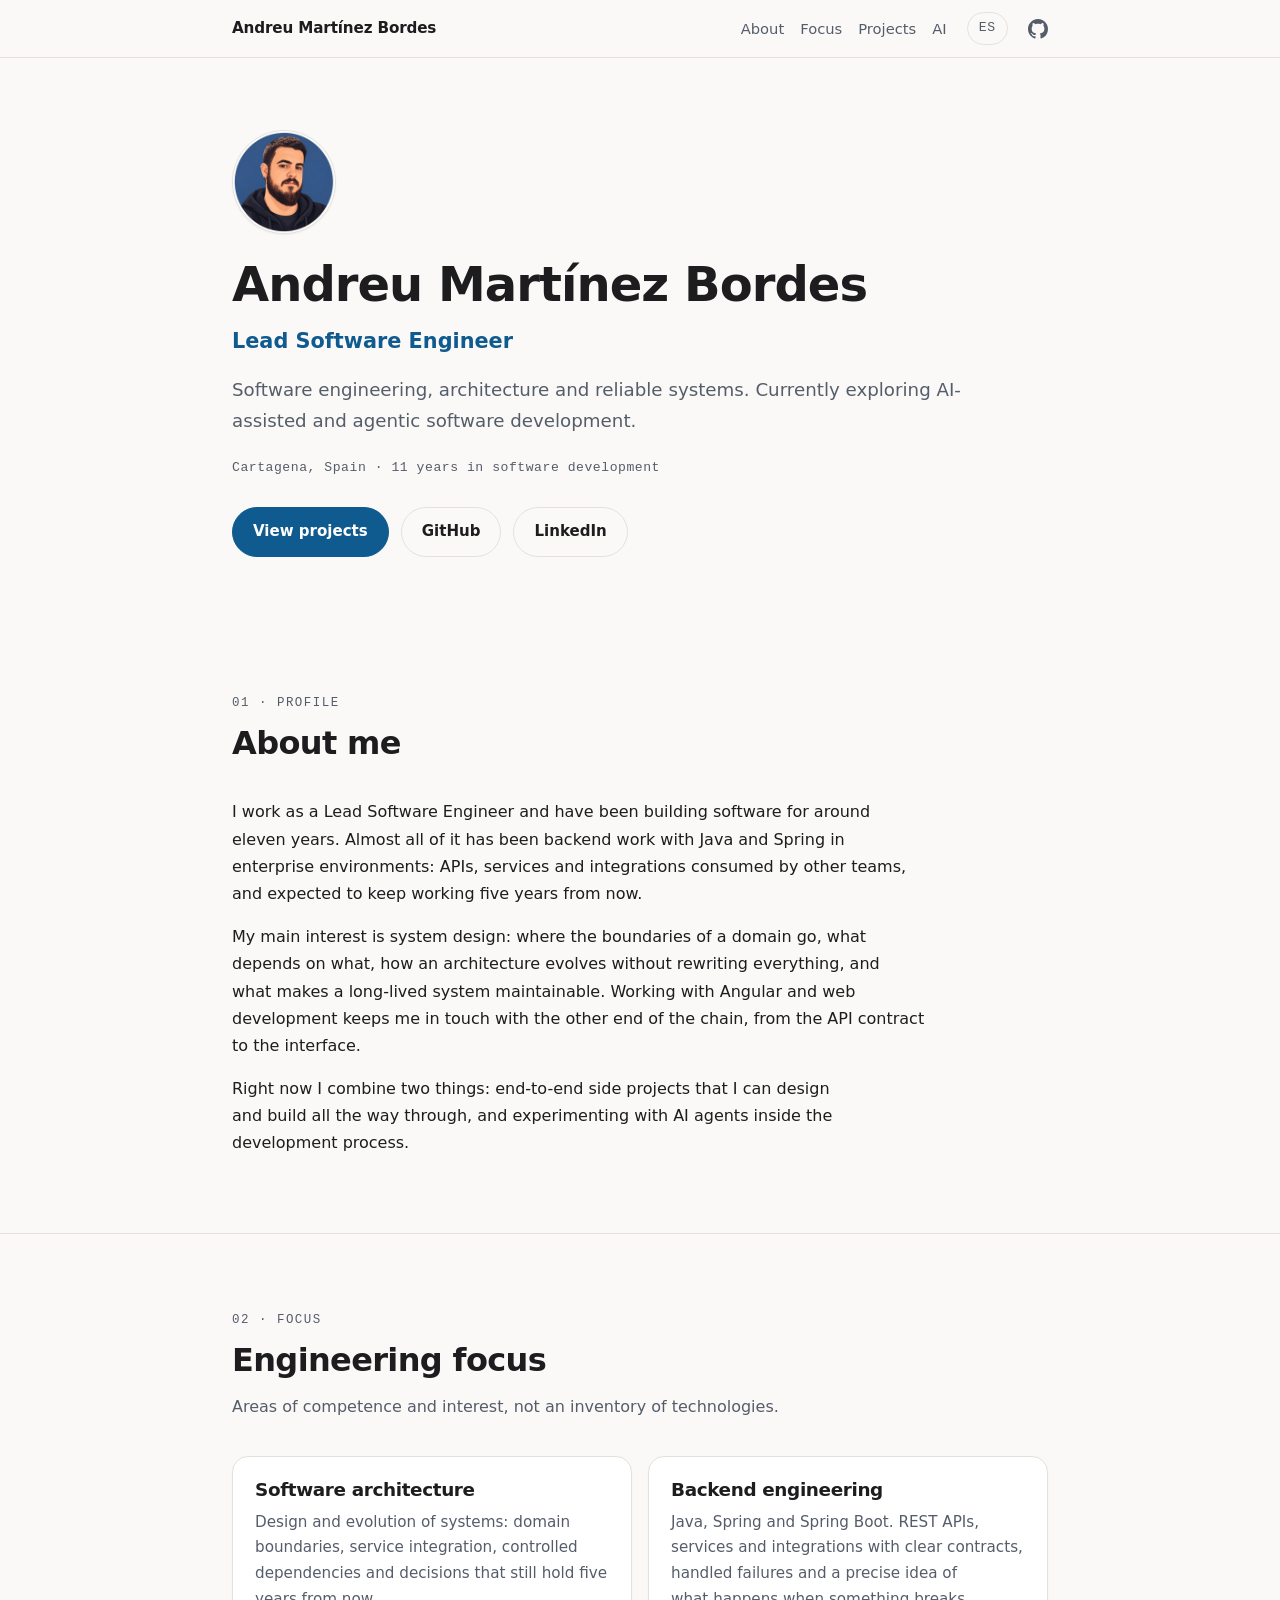
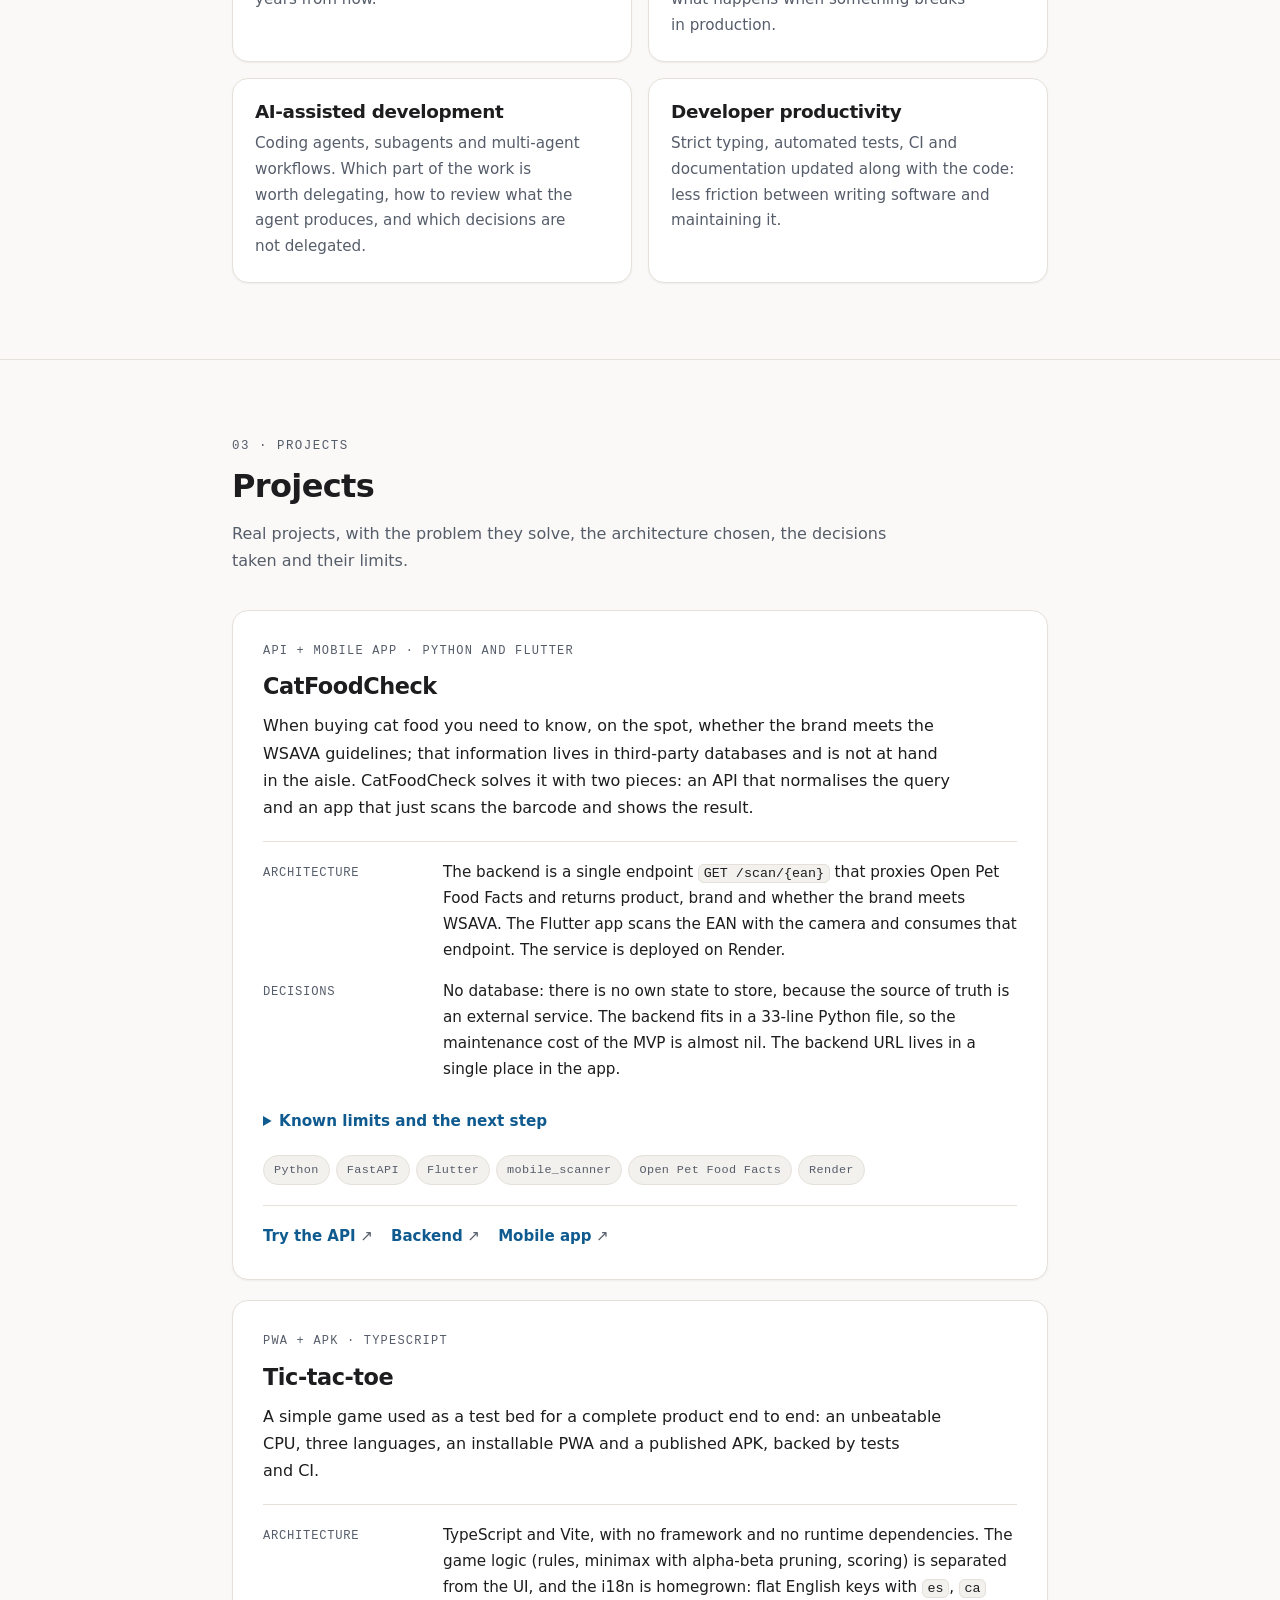
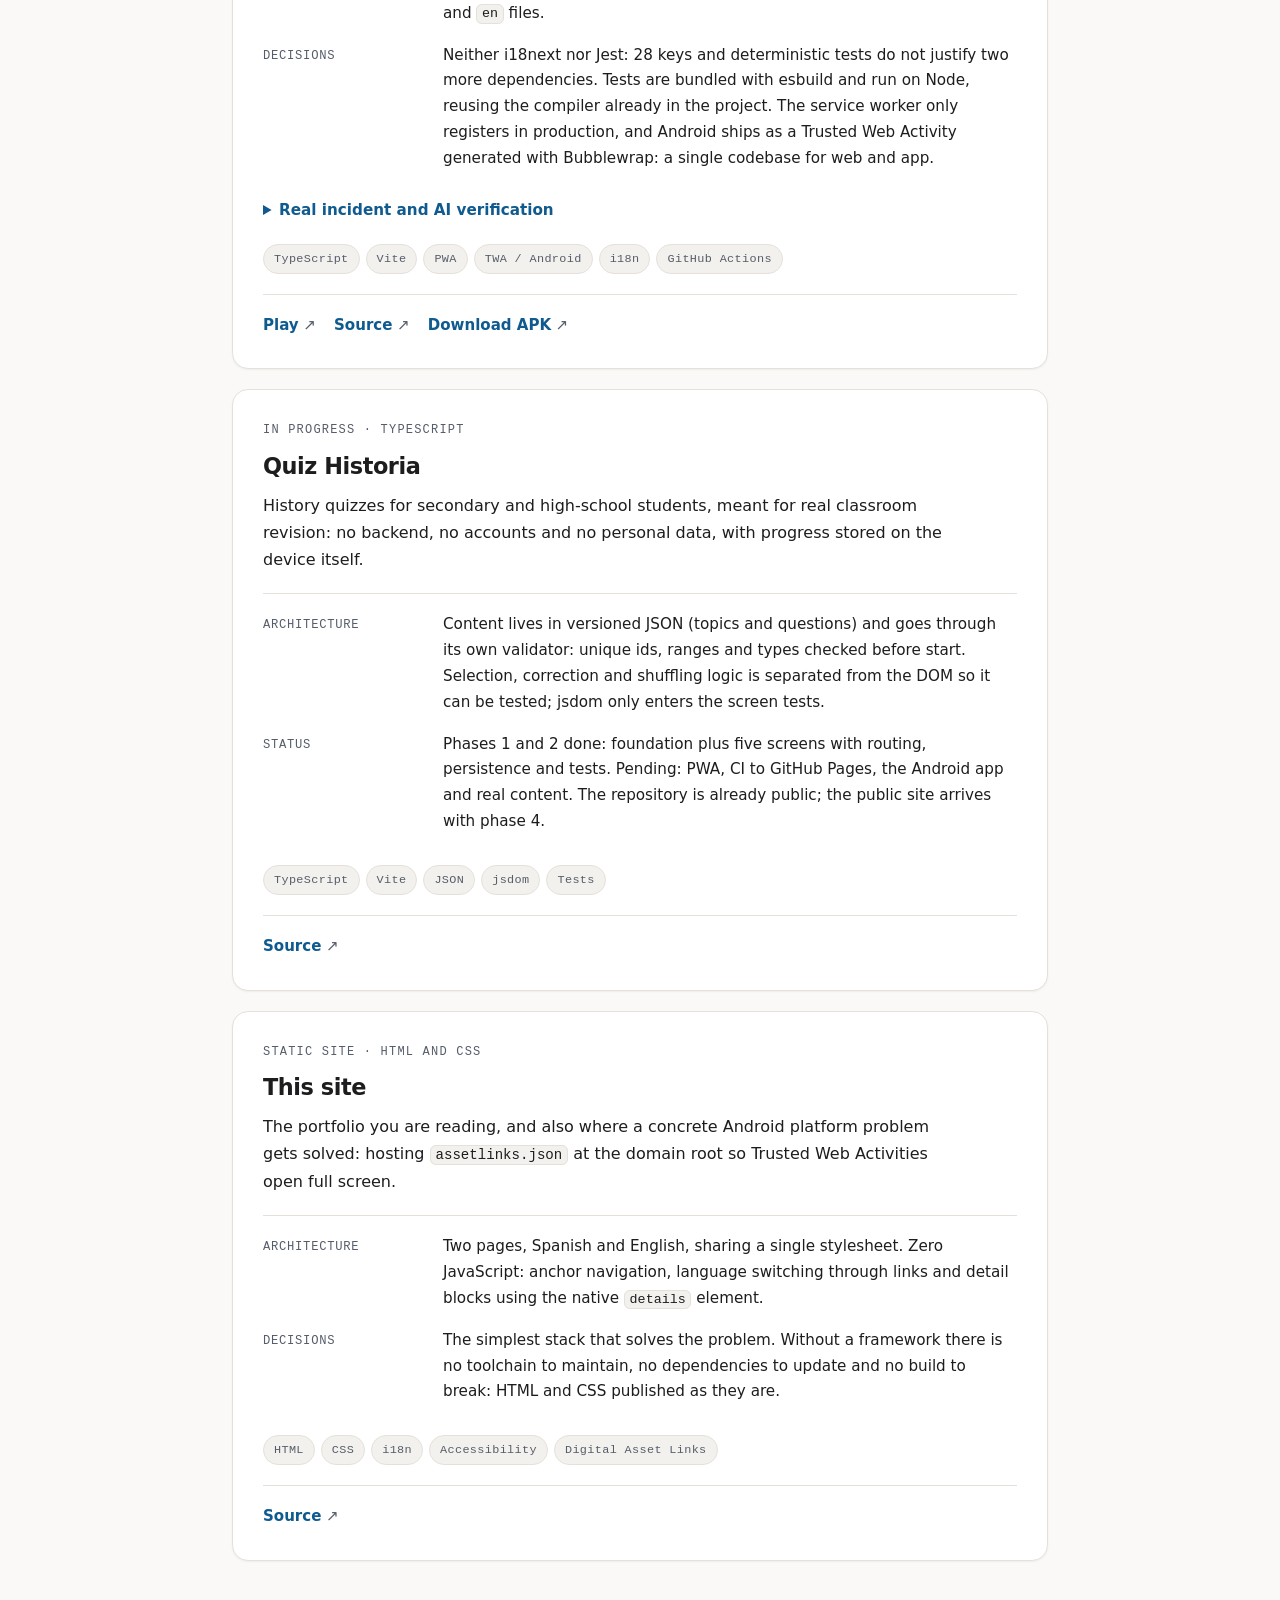
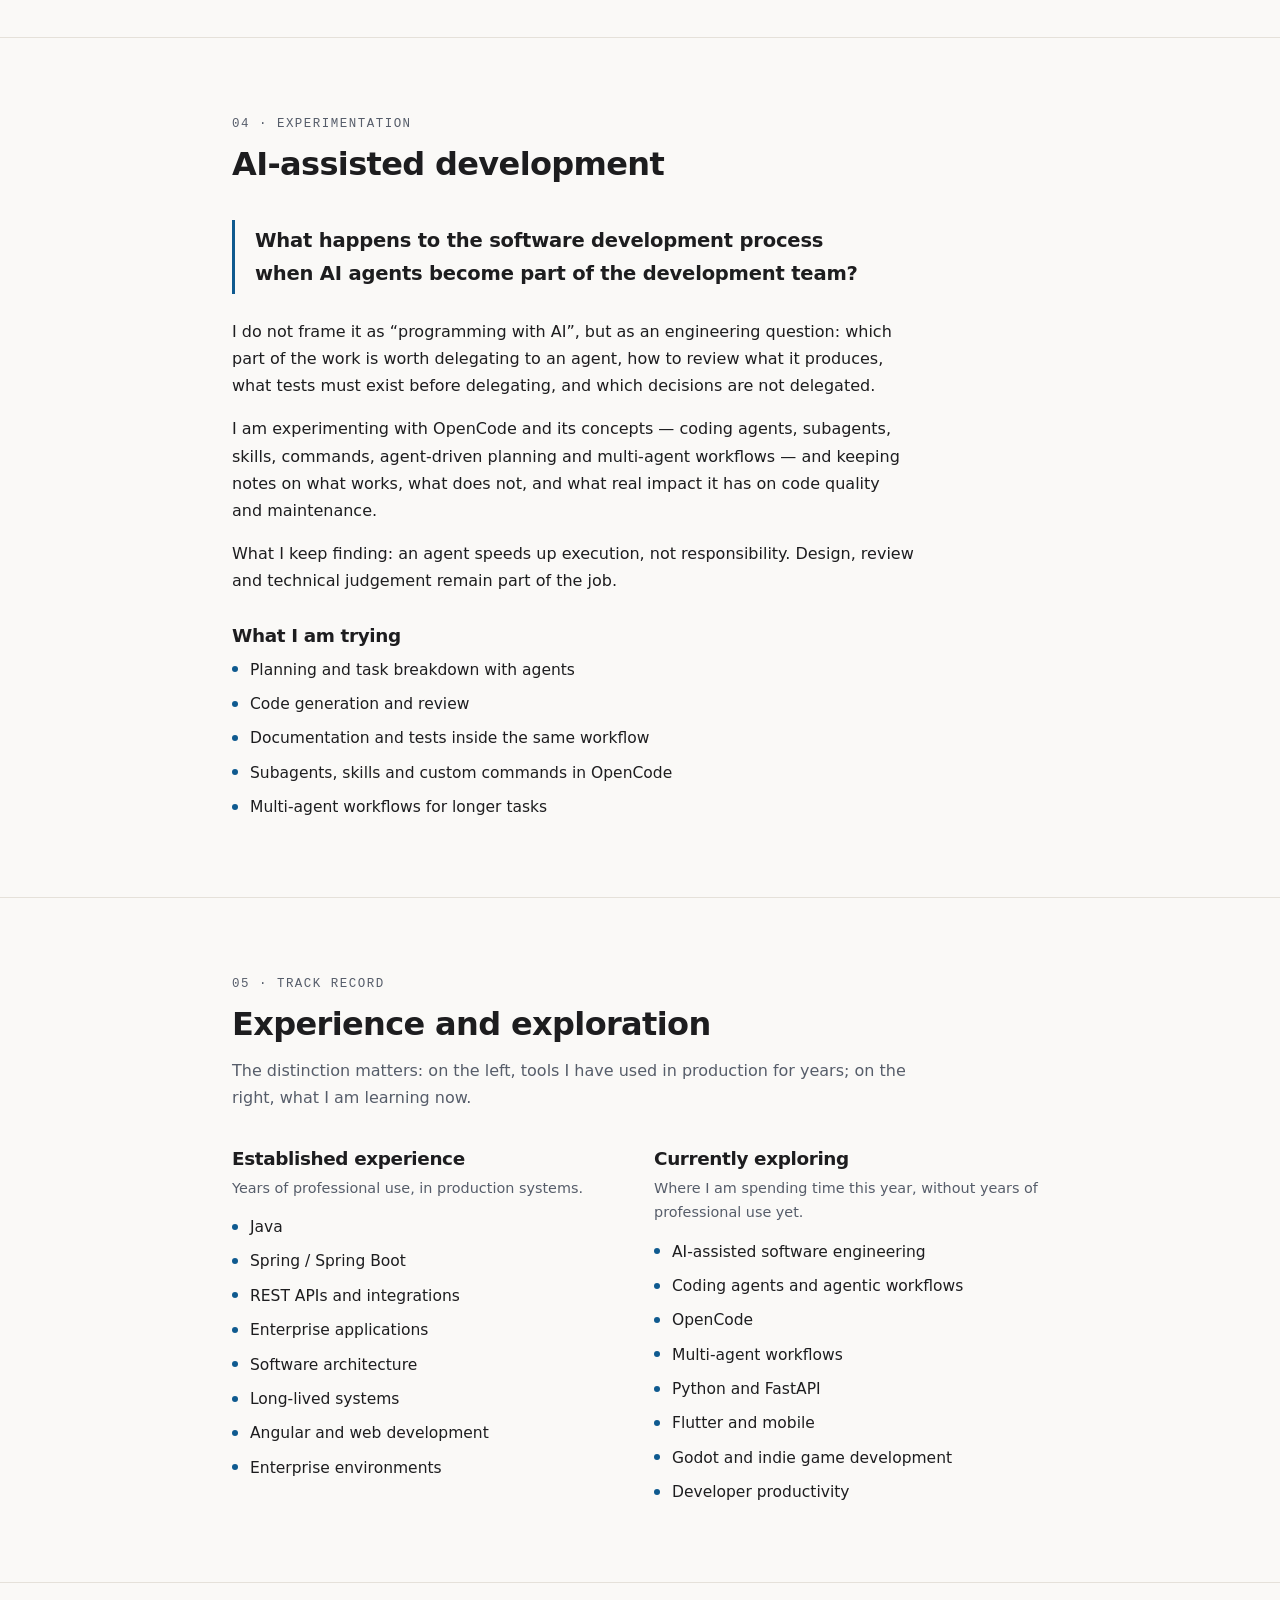
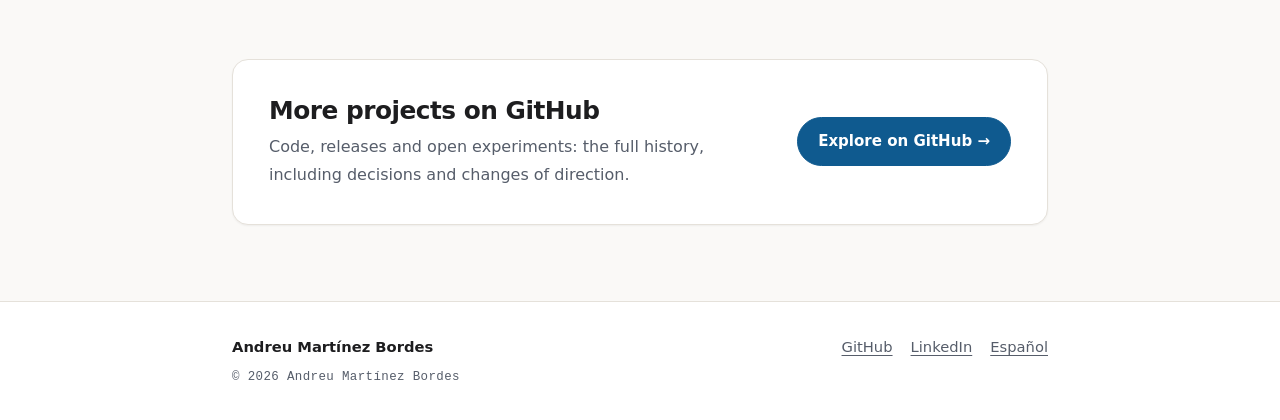
==== en.html @ f5ac900f "feat(portfolio): rediseño profesional bilingüe (es/en) sin dependencias - index.html (español, en la" ====
<!DOCTYPE html>
<html lang="en">
<head>
  <meta charset="utf-8">
  <meta name="viewport" content="width=device-width, initial-scale=1">

  <title>Andreu Martínez Bordes — Lead Software Engineer</title>
  <meta name="description" content="Lead Software Engineer with 11 years building Java and Spring backends, REST APIs, integrations and software architecture. Real projects and hands-on AI-assisted development.">
  <meta name="author" content="Andreu Martínez Bordes">
  <meta name="theme-color" content="#faf9f7" media="(prefers-color-scheme: light)">
  <meta name="theme-color" content="#000000" media="(prefers-color-scheme: dark)">

  <!-- Languages: Spanish lives at the root, this English version at /en.html -->
  <link rel="canonical" href="https://andreu-marbor.github.io/en.html">
  <link rel="alternate" hreflang="es" href="https://andreu-marbor.github.io/">
  <link rel="alternate" hreflang="en" href="https://andreu-marbor.github.io/en.html">
  <link rel="alternate" hreflang="x-default" href="https://andreu-marbor.github.io/">

  <!-- Domain icons (generated from the avatar) -->
  <link rel="icon" href="favicon.ico" sizes="any">
  <link rel="icon" href="images/favicon.png" type="image/png" sizes="64x64">
  <link rel="apple-touch-icon" href="images/apple-touch-icon.png">

  <!-- Open Graph / Twitter -->
  <meta property="og:type" content="website">
  <meta property="og:site_name" content="Andreu Martínez Bordes">
  <meta property="og:title" content="Andreu Martínez Bordes — Lead Software Engineer">
  <meta property="og:description" content="Software architecture, backend engineering and reliable systems. 11 years of experience and hands-on AI-assisted development.">
  <meta property="og:url" content="https://andreu-marbor.github.io/en.html">
  <meta property="og:image" content="https://andreu-marbor.github.io/images/avatar.jpg">
  <meta property="og:image:width" content="448">
  <meta property="og:image:height" content="448">
  <meta property="og:image:alt" content="Portrait of Andreu Martínez Bordes">
  <meta property="og:locale" content="en_US">
  <meta property="og:locale:alternate" content="es_ES">
  <meta name="twitter:card" content="summary">
  <meta name="twitter:title" content="Andreu Martínez Bordes — Lead Software Engineer">
  <meta name="twitter:description" content="Software architecture, backend engineering and reliable systems. 11 years of experience and hands-on AI-assisted development.">
  <meta name="twitter:image" content="https://andreu-marbor.github.io/images/avatar.jpg">
  <meta name="twitter:image:alt" content="Portrait of Andreu Martínez Bordes">

  <link rel="stylesheet" href="styles.css">

  <!--
    This repository also hosts .well-known/assetlinks.json (Digital Asset
    Links) at the domain root for the Android/TWA apps. See README.md.
  -->
  <script type="application/ld+json">
  {
    "@context": "https://schema.org",
    "@type": "Person",
    "name": "Andreu Martínez Bordes",
    "jobTitle": "Lead Software Engineer",
    "url": "https://andreu-marbor.github.io/en.html",
    "image": "https://andreu-marbor.github.io/images/avatar.jpg",
    "address": {
      "@type": "PostalAddress",
      "addressLocality": "Cartagena",
      "addressCountry": "ES"
    },
    "sameAs": [
      "https://github.com/andreu-marbor",
      "https://www.linkedin.com/in/andreu-martinez/"
    ],
    "knowsAbout": [
      "Software architecture",
      "Java",
      "Spring Boot",
      "REST APIs",
      "Backend engineering",
      "Enterprise integration",
      "AI-assisted software development"
    ]
  }
  </script>
</head>
<body>
  <a class="saltar-al-contenido" href="#contenido">Skip to content</a>

  <header class="barra">
    <div class="contenedor barra-interno">
      <a class="marca" href="./en.html">Andreu Martínez Bordes</a>

      <nav class="nav-principal" aria-label="Primary navigation">
        <a href="#sobre">About</a>
        <a href="#enfoque">Focus</a>
        <a href="#proyectos">Projects</a>
        <a href="#ia">AI</a>
      </nav>

      <nav class="nav-idioma" aria-label="Language">
        <a href="./" hreflang="es" lang="es"><span class="visualmente-oculto">View the page in </span>ES</a>
      </nav>

      <a class="nav-icono" href="https://github.com/andreu-marbor" aria-label="GitHub profile of Andreu Martínez Bordes">
        <svg viewBox="0 0 16 16" aria-hidden="true" focusable="false">
          <path d="M8 0C3.58 0 0 3.58 0 8c0 3.54 2.29 6.53 5.47 7.59.4.07.55-.17.55-.38 0-.19-.01-.82-.01-1.49-2.01.37-2.53-.49-2.69-.94-.09-.23-.48-.94-.82-1.13-.28-.15-.68-.52-.01-.53.63-.01 1.08.58 1.23.82.72 1.21 1.87.87 2.33.66.07-.52.28-.87.51-1.07-1.78-.2-3.64-.89-3.64-3.95 0-.87.31-1.59.82-2.15-.08-.2-.36-1.02.08-2.12 0 0 .67-.21 2.2.82.64-.18 1.32-.27 2-.27.68 0 1.36.09 2 .27 1.53-1.04 2.2-.82 2.2-.82.44 1.1.16 1.92.08 2.12.51.56.82 1.27.82 2.15 0 3.07-1.87 3.75-3.65 3.95.29.25.54.73.54 1.48 0 1.07-.01 1.93-.01 2.2 0 .21.15.46.55.38A8.012 8.012 0 0 0 16 8c0-4.42-3.58-8-8-8z"/>
        </svg>
      </a>
    </div>
  </header>

  <main id="contenido">

    <!-- Hero -->
    <section class="hero contenedor" aria-labelledby="nombre">
      <img class="avatar" src="images/avatar.jpg" alt="Portrait of Andreu Martínez Bordes"
           width="448" height="448" fetchpriority="high" decoding="async">
      <h1 id="nombre">Andreu Martínez Bordes</h1>
      <p class="rol">Lead Software Engineer</p>
      <p class="lead">
        Software engineering, architecture and reliable systems. Currently
        exploring AI-assisted and agentic software development.
      </p>
      <p class="meta-hero">Cartagena, Spain · 11 years in software development</p>

      <div class="acciones">
        <a class="boton primario" href="#proyectos">View projects</a>
        <a class="boton secundario" href="https://github.com/andreu-marbor">GitHub</a>
        <a class="boton secundario" href="https://www.linkedin.com/in/andreu-martinez/">LinkedIn</a>
      </div>
    </section>

    <!-- 01 · Profile -->
    <section class="seccion" id="sobre" aria-labelledby="sobre-titulo">
      <div class="contenedor">
        <div class="cabecera-seccion">
          <p class="antetitulo">01 · Profile</p>
          <h2 id="sobre-titulo">About me</h2>
        </div>

        <div class="prosa">
          <p>
            I work as a Lead Software Engineer and have been building software
            for around eleven years. Almost all of it has been backend work with
            Java and Spring in enterprise environments: APIs, services and
            integrations consumed by other teams, and expected to keep working
            five years from now.
          </p>
          <p>
            My main interest is system design: where the boundaries of a domain
            go, what depends on what, how an architecture evolves without
            rewriting everything, and what makes a long-lived system
            maintainable. Working with Angular and web development keeps me in
            touch with the other end of the chain, from the API contract to the
            interface.
          </p>
          <p>
            Right now I combine two things: end-to-end side projects that I can
            design and build all the way through, and experimenting with AI
            agents inside the development process.
          </p>
        </div>
      </div>
    </section>

    <!-- 02 · Focus -->
    <section class="seccion" id="enfoque" aria-labelledby="enfoque-titulo">
      <div class="contenedor">
        <div class="cabecera-seccion">
          <p class="antetitulo">02 · Focus</p>
          <h2 id="enfoque-titulo">Engineering focus</h2>
          <p class="introduccion">
            Areas of competence and interest, not an inventory of technologies.
          </p>
        </div>

        <div class="rejilla">
          <article class="tarjeta">
            <h3>Software architecture</h3>
            <p>
              Design and evolution of systems: domain boundaries, service
              integration, controlled dependencies and decisions that still
              hold five years from now.
            </p>
          </article>

          <article class="tarjeta">
            <h3>Backend engineering</h3>
            <p>
              Java, Spring and Spring Boot. REST APIs, services and integrations
              with clear contracts, handled failures and a precise idea of what
              happens when something breaks in production.
            </p>
          </article>

          <article class="tarjeta">
            <h3>AI-assisted development</h3>
            <p>
              Coding agents, subagents and multi-agent workflows. Which part of
              the work is worth delegating, how to review what the agent
              produces, and which decisions are not delegated.
            </p>
          </article>

          <article class="tarjeta">
            <h3>Developer productivity</h3>
            <p>
              Strict typing, automated tests, CI and documentation updated
              along with the code: less friction between writing software and
              maintaining it.
            </p>
          </article>
        </div>
      </div>
    </section>

    <!-- 03 · Projects -->
    <section class="seccion" id="proyectos" aria-labelledby="proyectos-titulo">
      <div class="contenedor">
        <div class="cabecera-seccion">
          <p class="antetitulo">03 · Projects</p>
          <h2 id="proyectos-titulo">Projects</h2>
          <p class="introduccion">
            Real projects, with the problem they solve, the architecture chosen,
            the decisions taken and their limits.
          </p>
        </div>

        <div class="lista-proyectos">

          <!-- CatFoodCheck -->
          <article class="proyecto" id="catfoodcheck">
            <p class="proyecto-etiqueta">API + mobile app · Python and Flutter</p>
            <h3>CatFoodCheck</h3>
            <p class="proyecto-resumen">
              When buying cat food you need to know, on the spot, whether the
              brand meets the WSAVA guidelines; that information lives in
              third-party databases and is not at hand in the aisle.
              CatFoodCheck solves it with two pieces: an API that normalises the
              query and an app that just scans the barcode and shows the result.
            </p>

            <dl class="proyecto-notas">
              <dt>Architecture</dt>
              <dd>
                The backend is a single endpoint <code>GET /scan/{ean}</code>
                that proxies Open Pet Food Facts and returns product, brand and
                whether the brand meets WSAVA. The Flutter app scans the EAN
                with the camera and consumes that endpoint. The service is
                deployed on Render.
              </dd>

              <dt>Decisions</dt>
              <dd>
                No database: there is no own state to store, because the source
                of truth is an external service. The backend fits in a 33-line
                Python file, so the maintenance cost of the MVP is almost nil.
                The backend URL lives in a single place in the app.
              </dd>

            </dl>

            <details class="nota-extra">
              <summary>Known limits and the next step</summary>
              <p>
                No tests, the WSAVA brand list is a constant in the code and the
                comparison is a substring match. Before it grows, the next step
                is testing that logic and moving the list to configuration.
              </p>
            </details>

            <ul class="etiquetas">
              <li>Python</li>
              <li>FastAPI</li>
              <li>Flutter</li>
              <li>mobile_scanner</li>
              <li>Open Pet Food Facts</li>
              <li>Render</li>
            </ul>

            <p class="enlaces-proyecto">
              <a href="https://catfoodcheck.onrender.com/docs">Try the API</a>
              <a href="https://github.com/andreu-marbor/catfoodcheck">Backend</a>
              <a href="https://github.com/andreu-marbor/catfoodcheck-app">Mobile app</a>
            </p>
          </article>

          <!-- Tic-tac-toe -->
          <article class="proyecto" id="tres-en-raya">
            <p class="proyecto-etiqueta">PWA + APK · TypeScript</p>
            <h3>Tic-tac-toe</h3>
            <p class="proyecto-resumen">
              A simple game used as a test bed for a complete product end to
              end: an unbeatable CPU, three languages, an installable PWA and a
              published APK, backed by tests and CI.
            </p>

            <dl class="proyecto-notas">
              <dt>Architecture</dt>
              <dd>
                TypeScript and Vite, with no framework and no runtime
                dependencies. The game logic (rules, minimax with alpha-beta
                pruning, scoring) is separated from the UI, and the i18n is
                homegrown: flat English keys with <code>es</code>,
                <code>ca</code> and <code>en</code> files.
              </dd>

              <dt>Decisions</dt>
              <dd>
                Neither i18next nor Jest: 28 keys and deterministic tests do not
                justify two more dependencies. Tests are bundled with esbuild
                and run on Node, reusing the compiler already in the project.
                The service worker only registers in production, and Android
                ships as a Trusted Web Activity generated with Bubblewrap: a
                single codebase for web and app.
              </dd>

            </dl>

            <details class="nota-extra">
              <summary>Real incident and AI verification</summary>
              <p>
                The first APK opened with a URL bar: <code>assetlinks.json</code>
                returned a 404 at the domain root. The fix was publishing the
                Digital Asset Links at the root of the site you are visiting.
              </p>
              <p>
                500 games of the CPU against a random opponent without losing a
                single one, minimax against minimax always drawn, and easy-mode
                games that are expected to lose sometimes. “Unbeatable AI”
                stops being a claim and becomes a test.
              </p>
            </details>

            <ul class="etiquetas">
              <li>TypeScript</li>
              <li>Vite</li>
              <li>PWA</li>
              <li>TWA / Android</li>
              <li>i18n</li>
              <li>GitHub Actions</li>
            </ul>

            <p class="enlaces-proyecto">
              <a href="https://andreu-marbor.github.io/tres-en-raya/">Play</a>
              <a href="https://github.com/andreu-marbor/tres-en-raya">Source</a>
              <a href="https://github.com/andreu-marbor/tres-en-raya/releases/latest">Download APK</a>
            </p>
          </article>

          <!-- Quiz Historia -->
          <article class="proyecto" id="quiz-historia">
            <p class="proyecto-etiqueta">In progress · TypeScript</p>
            <h3>Quiz Historia</h3>
            <p class="proyecto-resumen">
              History quizzes for secondary and high-school students, meant for
              real classroom revision: no backend, no accounts and no personal
              data, with progress stored on the device itself.
            </p>

            <dl class="proyecto-notas">
              <dt>Architecture</dt>
              <dd>
                Content lives in versioned JSON (topics and questions) and goes
                through its own validator: unique ids, ranges and types checked
                before start. Selection, correction and shuffling logic is
                separated from the DOM so it can be tested; jsdom only enters
                the screen tests.
              </dd>

              <dt>Status</dt>
              <dd>
                Phases 1 and 2 done: foundation plus five screens with routing,
                persistence and tests. Pending: PWA, CI to GitHub Pages, the
                Android app and real content. The repository is already public;
                the public site arrives with phase 4.
              </dd>
            </dl>

            <ul class="etiquetas">
              <li>TypeScript</li>
              <li>Vite</li>
              <li>JSON</li>
              <li>jsdom</li>
              <li>Tests</li>
            </ul>

            <p class="enlaces-proyecto">
              <a href="https://github.com/andreu-marbor/quiz-historia">Source</a>
            </p>
          </article>

          <!-- This site -->
          <article class="proyecto" id="este-sitio">
            <p class="proyecto-etiqueta">Static site · HTML and CSS</p>
            <h3>This site</h3>
            <p class="proyecto-resumen">
              The portfolio you are reading, and also where a concrete Android
              platform problem gets solved: hosting <code>assetlinks.json</code>
              at the domain root so Trusted Web Activities open full screen.
            </p>

            <dl class="proyecto-notas">
              <dt>Architecture</dt>
              <dd>
                Two pages, Spanish and English, sharing a single stylesheet.
                Zero JavaScript: anchor navigation, language switching through
                links and detail blocks using the native <code>details</code>
                element.
              </dd>

              <dt>Decisions</dt>
              <dd>
                The simplest stack that solves the problem. Without a framework
                there is no toolchain to maintain, no dependencies to update and
                no build to break: HTML and CSS published as they are.
              </dd>
            </dl>

            <ul class="etiquetas">
              <li>HTML</li>
              <li>CSS</li>
              <li>i18n</li>
              <li>Accessibility</li>
              <li>Digital Asset Links</li>
            </ul>

            <p class="enlaces-proyecto">
              <a href="https://github.com/andreu-marbor/andreu-marbor.github.io">Source</a>
            </p>
          </article>

        </div>
      </div>
    </section>

    <!-- 04 · AI -->
    <section class="seccion" id="ia" aria-labelledby="ia-titulo">
      <div class="contenedor">
        <div class="cabecera-seccion">
          <p class="antetitulo">04 · Experimentation</p>
          <h2 id="ia-titulo">AI-assisted development</h2>
        </div>

        <blockquote class="cita">
          What happens to the software development process when AI agents
          become part of the development team?
        </blockquote>

        <div class="prosa">
          <p>
            I do not frame it as “programming with AI”, but as an engineering
            question: which part of the work is worth delegating to an agent, how
            to review what it produces, what tests must exist before delegating,
            and which decisions are not delegated.
          </p>
          <p>
            I am experimenting with OpenCode and its concepts — coding agents,
            subagents, skills, commands, agent-driven planning and multi-agent
            workflows — and keeping notes on what works, what does not, and what
            real impact it has on code quality and maintenance.
          </p>
          <p>
            What I keep finding: an agent speeds up execution, not
            responsibility. Design, review and technical judgement remain part
            of the job.
          </p>
        </div>

        <div class="bloque">
          <h3>What I am trying</h3>
          <ul class="lista-marcas">
            <li>Planning and task breakdown with agents</li>
            <li>Code generation and review</li>
            <li>Documentation and tests inside the same workflow</li>
            <li>Subagents, skills and custom commands in OpenCode</li>
            <li>Multi-agent workflows for longer tasks</li>
          </ul>
        </div>
      </div>
    </section>

    <!-- 05 · Track record -->
    <section class="seccion" id="trayectoria" aria-labelledby="trayectoria-titulo">
      <div class="contenedor">
        <div class="cabecera-seccion">
          <p class="antetitulo">05 · Track record</p>
          <h2 id="trayectoria-titulo">Experience and exploration</h2>
          <p class="introduccion">
            The distinction matters: on the left, tools I have used in
            production for years; on the right, what I am learning now.
          </p>
        </div>

        <div class="columnas">
          <div class="columna">
            <h3>Established experience</h3>
            <p class="nota">Years of professional use, in production systems.</p>
            <ul class="lista-marcas">
              <li>Java</li>
              <li>Spring / Spring Boot</li>
              <li>REST APIs and integrations</li>
              <li>Enterprise applications</li>
              <li>Software architecture</li>
              <li>Long-lived systems</li>
              <li>Angular and web development</li>
              <li>Enterprise environments</li>
            </ul>
          </div>

          <div class="columna">
            <h3>Currently exploring</h3>
            <p class="nota">
              Where I am spending time this year, without years of professional
              use yet.
            </p>
            <ul class="lista-marcas">
              <li>AI-assisted software engineering</li>
              <li>Coding agents and agentic workflows</li>
              <li>OpenCode</li>
              <li>Multi-agent workflows</li>
              <li>Python and FastAPI</li>
              <li>Flutter and mobile</li>
              <li>Godot and indie game development</li>
              <li>Developer productivity</li>
            </ul>
          </div>
        </div>
      </div>
    </section>

    <!-- GitHub CTA -->
    <section class="seccion" aria-labelledby="github-titulo">
      <div class="contenedor">
        <div class="cta">
          <div class="bloque-cta">
            <h2 id="github-titulo">More projects on GitHub</h2>
            <p>
              Code, releases and open experiments: the full history, including
              decisions and changes of direction.
            </p>
          </div>
          <a class="boton primario" href="https://github.com/andreu-marbor">
            Explore on GitHub →
          </a>
        </div>
      </div>
    </section>

  </main>

  <footer class="pie">
    <div class="contenedor pie-interno">
      <p class="pie-nombre">Andreu Martínez Bordes</p>
      <nav aria-label="Contact links">
        <a href="https://github.com/andreu-marbor">GitHub</a>
        <a href="https://www.linkedin.com/in/andreu-martinez/">LinkedIn</a>
        <a href="./" hreflang="es" lang="es">Español</a>
      </nav>
      <p class="pie-copia">© 2026 Andreu Martínez Bordes</p>
    </div>
  </footer>
</body>
</html>
---- styles.css ----
/* ==========================================================================
   Portfolio — Andreu Martínez Bordes
   CSS único compartido por index.html (español) y en.html (inglés).
   Sin dependencias, sin preprocesador, sin build.

   Orden del fichero:
   1. Tokens          5. Cabecera        9. Listas y columnas
   2. Base            6. Hero           10. CTA GitHub
   3. Accesibilidad   7. Secciones      11. Pie
   4. Layout          8. Proyectos      12. Responsive
   ========================================================================== */

/* 1. Tokens ------------------------------------------------------------- */

:root {
  color-scheme: light dark;

  --bg: #faf9f7;
  --surface: #ffffff;
  --surface-2: #f3f1ed;
  --text: #1d1d1f;
  --muted: #565d6a;
  --line: #e5e1da;
  --accent: #0f5a8f;
  --accent-strong: #0b4670;
  --on-accent: #ffffff;

  --sombra-1: 0 1px 2px rgba(17, 18, 20, 0.05);
  --sombra-2: 0 14px 34px -16px rgba(17, 18, 20, 0.28);

  --radio: 16px;
  --radio-sm: 10px;

  --fuente-sans: system-ui, -apple-system, "Segoe UI", Roboto, Helvetica, Arial,
    sans-serif;
  --fuente-mono: ui-monospace, SFMono-Regular, "SF Mono", Menlo, Consolas,
    "Liberation Mono", monospace;

  --medida: 68ch;
  --ancho: 880px;
}

@media (prefers-color-scheme: dark) {
  :root {
    --bg: #000000;
    --surface: #121212;
    --surface-2: #17171a;
    --text: #f5f5f7;
    --muted: #a1a6b0;
    --line: #2b2b2e;
    --accent: #7cb7f0;
    --accent-strong: #9cccf7;
    --on-accent: #06131f;

    --sombra-1: 0 1px 2px rgba(0, 0, 0, 0.5);
    --sombra-2: 0 14px 34px -16px rgba(0, 0, 0, 0.9);
  }
}

/* 2. Base --------------------------------------------------------------- */

*,
*::before,
*::after {
  box-sizing: border-box;
}

html {
  scroll-padding-top: 76px; /* ancla bajo la cabecera fija */
}

body {
  margin: 0;
  min-height: 100vh;
  display: flex;
  flex-direction: column;
  background: var(--bg);
  color: var(--text);
  font-family: var(--fuente-sans);
  font-size: 1rem;
  line-height: 1.7;
  -webkit-font-smoothing: antialiased;
  text-rendering: optimizeLegibility;
}

img {
  max-width: 100%;
  height: auto;
}

h1,
h2,
h3 {
  line-height: 1.2;
  letter-spacing: -0.02em;
  text-wrap: balance;
}

h1 {
  font-size: clamp(2.1rem, 1.35rem + 3.2vw, 3rem);
  margin: 0;
}

h2 {
  font-size: clamp(1.5rem, 1.2rem + 1.4vw, 2rem);
  margin: 0;
}

h3 {
  font-size: 1.15rem;
  margin: 0;
}

p {
  margin: 0;
  text-wrap: pretty;
}

a {
  color: var(--accent);
  text-underline-offset: 0.18em;
}

a:hover {
  color: var(--accent-strong);
}

/* 3. Accesibilidad ------------------------------------------------------ */

:focus-visible {
  outline: 2px solid var(--accent);
  outline-offset: 3px;
  border-radius: 4px;
}

.saltar-al-contenido {
  position: absolute;
  left: 16px;
  top: -60px;
  z-index: 100;
  padding: 10px 16px;
  background: var(--accent);
  color: var(--on-accent);
  border-radius: var(--radio-sm);
  font-weight: 600;
  text-decoration: none;
  transition: top 0.15s ease;
}

.saltar-al-contenido:focus {
  top: 12px;
  color: var(--on-accent);
}

.visualmente-oculto {
  position: absolute;
  width: 1px;
  height: 1px;
  padding: 0;
  margin: -1px;
  overflow: hidden;
  clip: rect(0 0 0 0);
  white-space: nowrap;
  border: 0;
}

@media (prefers-reduced-motion: reduce) {
  *,
  *::before,
  *::after {
    transition-duration: 0.01ms !important;
    animation-duration: 0.01ms !important;
    scroll-behavior: auto !important;
  }
}

@media (prefers-reduced-motion: no-preference) {
  html {
    scroll-behavior: smooth;
  }
}

/* 4. Layout ------------------------------------------------------------- */

.contenedor {
  width: 100%;
  max-width: var(--ancho);
  margin-inline: auto;
  padding-inline: clamp(20px, 5vw, 32px);
}

main {
  flex: 1;
}

.seccion {
  padding-block: clamp(44px, 7vw, 76px);
}

.seccion + .seccion {
  border-top: 1px solid var(--line);
}

.cabecera-seccion {
  margin-bottom: clamp(24px, 3vw, 36px);
}

.antetitulo {
  font-family: var(--fuente-mono);
  font-size: 0.78rem;
  letter-spacing: 0.12em;
  text-transform: uppercase;
  color: var(--muted);
  margin-bottom: 10px;
}

.introduccion {
  max-width: var(--medida);
  color: var(--muted);
  margin-top: 14px;
}

/* 5. Cabecera ----------------------------------------------------------- */

.barra {
  position: sticky;
  top: 0;
  z-index: 20;
  background: var(--bg);
  background: color-mix(in srgb, var(--bg) 88%, transparent);
  backdrop-filter: saturate(180%) blur(12px);
  border-bottom: 1px solid var(--line);
}

.barra-interno {
  display: flex;
  align-items: center;
  flex-wrap: wrap;
  gap: 8px 20px;
  padding-block: 12px;
}

.marca {
  font-weight: 650;
  font-size: 0.95rem;
  letter-spacing: -0.01em;
  color: var(--text);
  text-decoration: none;
  margin-right: auto;
}

.marca:hover {
  color: var(--accent);
}

.nav-principal,
.nav-idioma {
  display: flex;
  align-items: center;
  flex-wrap: wrap;
  gap: 4px 16px;
}

.nav-principal a,
.nav-idioma a {
  color: var(--muted);
  text-decoration: none;
  font-size: 0.92rem;
  padding-block: 4px;
}

.nav-principal a:hover,
.nav-idioma a:hover {
  color: var(--accent);
  text-decoration: underline;
}

.nav-idioma a {
  font-family: var(--fuente-mono);
  font-size: 0.82rem;
  letter-spacing: 0.06em;
  text-transform: uppercase;
  border: 1px solid var(--line);
  border-radius: 999px;
  padding: 4px 11px;
}

.nav-idioma a:hover {
  border-color: var(--accent);
  text-decoration: none;
}

.nav-icono {
  display: inline-flex;
  align-items: center;
  color: var(--muted);
}

.nav-icono:hover {
  color: var(--accent);
}

.nav-icono svg {
  width: 20px;
  height: 20px;
  fill: currentColor;
}

/* 6. Hero --------------------------------------------------------------- */

.hero {
  padding-block: clamp(40px, 7vw, 72px) clamp(36px, 6vw, 60px);
}

.avatar {
  display: block;
  width: 104px;
  height: 104px;
  border-radius: 50%;
  background: var(--surface);
  border: 1px solid var(--line);
  box-shadow: var(--sombra-1);
  margin-bottom: 22px;
}

.rol {
  font-size: clamp(1.1rem, 1rem + 0.5vw, 1.3rem);
  font-weight: 600;
  color: var(--accent);
  margin-top: 10px;
}

.lead {
  max-width: var(--medida);
  color: var(--muted);
  font-size: clamp(1.02rem, 1rem + 0.25vw, 1.14rem);
  margin-top: 16px;
}

.meta-hero {
  font-family: var(--fuente-mono);
  font-size: 0.82rem;
  letter-spacing: 0.04em;
  color: var(--muted);
  margin-top: 20px;
}

.acciones {
  display: flex;
  flex-wrap: wrap;
  gap: 12px;
  margin-top: 28px;
}

/* Botones: heredan el lenguaje visual original del portfolio */

.boton {
  display: inline-block;
  padding: 11px 20px;
  border-radius: 999px;
  font-size: 0.94rem;
  font-weight: 600;
  text-decoration: none;
  transition: background-color 0.15s ease, border-color 0.15s ease,
    color 0.15s ease;
}

.boton.primario {
  background: var(--accent);
  color: var(--on-accent);
  border: 1px solid var(--accent);
}

.boton.primario:hover {
  background: var(--accent-strong);
  border-color: var(--accent-strong);
  color: var(--on-accent);
}

.boton.secundario {
  background: transparent;
  color: var(--text);
  border: 1px solid var(--line);
}

.boton.secundario:hover {
  border-color: var(--accent);
  color: var(--accent);
}

/* 7. Secciones: tarjetas de enfoque ------------------------------------- */

.rejilla {
  display: grid;
  grid-template-columns: repeat(auto-fit, minmax(300px, 1fr));
  gap: 16px;
}

.tarjeta {
  background: var(--surface);
  border: 1px solid var(--line);
  border-radius: var(--radio);
  padding: 22px;
  box-shadow: var(--sombra-1);
}

.tarjeta h3 {
  margin-bottom: 8px;
}

.tarjeta p {
  color: var(--muted);
  font-size: 0.95rem;
}

/* 8. Proyectos ---------------------------------------------------------- */

.lista-proyectos {
  display: grid;
  gap: 20px;
}

.proyecto {
  background: var(--surface);
  border: 1px solid var(--line);
  border-radius: var(--radio);
  padding: clamp(22px, 3vw, 30px);
  box-shadow: var(--sombra-1);
  transition: box-shadow 0.2s ease, border-color 0.2s ease;
}

.proyecto:hover {
  box-shadow: var(--sombra-2);
  border-color: color-mix(in srgb, var(--accent) 35%, var(--line));
}

.proyecto-etiqueta {
  font-family: var(--fuente-mono);
  font-size: 0.75rem;
  letter-spacing: 0.1em;
  text-transform: uppercase;
  color: var(--muted);
  margin-bottom: 12px;
}

.proyecto h3 {
  font-size: clamp(1.2rem, 1.1rem + 0.5vw, 1.4rem);
}

.proyecto-resumen {
  max-width: var(--medida);
  margin-top: 12px;
}

.proyecto-notas {
  display: grid;
  grid-template-columns: minmax(120px, 160px) 1fr;
  gap: 6px 20px;
  margin: 20px 0 0;
  padding-top: 18px;
  border-top: 1px solid var(--line);
}

.proyecto-notas dt {
  font-family: var(--fuente-mono);
  font-size: 0.76rem;
  letter-spacing: 0.06em;
  text-transform: uppercase;
  color: var(--muted);
  padding-top: 3px;
}

.proyecto-notas dd {
  margin: 0 0 10px;
  font-size: 0.95rem;
  color: var(--text);
}

.etiquetas {
  display: flex;
  flex-wrap: wrap;
  gap: 6px;
  margin: 20px 0 0;
  padding: 0;
  list-style: none;
}

.etiquetas li {
  font-family: var(--fuente-mono);
  font-size: 0.74rem;
  letter-spacing: 0.03em;
  color: var(--muted);
  border: 1px solid var(--line);
  border-radius: 999px;
  padding: 4px 10px;
  background: var(--surface-2);
}

.enlaces-proyecto {
  display: flex;
  flex-wrap: wrap;
  gap: 8px 18px;
  margin-top: 20px;
  padding-top: 18px;
  border-top: 1px solid var(--line);
  font-size: 0.94rem;
  font-weight: 600;
}

.enlaces-proyecto a {
  text-decoration: none;
}

.enlaces-proyecto a:hover {
  text-decoration: underline;
}

.enlaces-proyecto a::after {
  content: " ↗";
  font-weight: 400;
  color: var(--muted);
}

.enlaces-proyecto a.interno::after {
  content: " →";
}

.prosa {
  display: grid;
  gap: 16px;
  max-width: var(--medida);
}

.prosa + .bloque {
  margin-top: 30px;
}

code {
  font-family: var(--fuente-mono);
  font-size: 0.88em;
  background: var(--surface-2);
  border: 1px solid var(--line);
  border-radius: 6px;
  padding: 0.1em 0.35em;
}

/* Notas desplegables de cada proyecto (<details> nativo, sin JavaScript) */

.nota-extra {
  margin-top: 16px;
}

.nota-extra summary {
  cursor: pointer;
  font-weight: 600;
  font-size: 0.95rem;
  color: var(--accent);
}

.nota-extra summary:hover {
  color: var(--accent-strong);
}

.nota-extra p {
  max-width: var(--medida);
  font-size: 0.95rem;
  margin-top: 10px;
}

/* 9. Listas y columnas -------------------------------------------------- */

.columnas {
  display: grid;
  grid-template-columns: repeat(auto-fit, minmax(260px, 1fr));
  gap: 28px;
}

.columna h3 {
  margin-bottom: 6px;
}

.columna .nota {
  color: var(--muted);
  font-size: 0.9rem;
  margin-bottom: 14px;
}

.lista-marcas {
  margin: 0;
  padding: 0;
  list-style: none;
  display: grid;
  gap: 8px;
}

.lista-marcas li {
  position: relative;
  padding-left: 18px;
  font-size: 0.97rem;
}

.lista-marcas li::before {
  content: "";
  position: absolute;
  left: 0;
  top: 0.62em;
  width: 6px;
  height: 6px;
  border-radius: 50%;
  background: var(--accent);
}

.cita {
  max-width: var(--medida);
  margin: 0 0 24px;
  padding: 4px 0 4px 20px;
  border-left: 3px solid var(--accent);
  font-size: clamp(1.05rem, 1rem + 0.4vw, 1.22rem);
  font-weight: 550;
  letter-spacing: -0.01em;
  text-wrap: balance;
}

.bloque h3 {
  margin-bottom: 10px;
}

/* 10. CTA GitHub -------------------------------------------------------- */

.cta {
  background: var(--surface);
  border: 1px solid var(--line);
  border-radius: var(--radio);
  padding: clamp(24px, 4vw, 36px);
  box-shadow: var(--sombra-1);
  display: flex;
  flex-wrap: wrap;
  align-items: center;
  gap: 18px 28px;
}

.cta h2 {
  font-size: clamp(1.25rem, 1.1rem + 0.8vw, 1.55rem);
}

.cta p {
  color: var(--muted);
  max-width: 46ch;
}

.cta .bloque-cta {
  flex: 1 1 320px;
}

.cta .bloque-cta p {
  margin-top: 8px;
}

/* 11. Pie --------------------------------------------------------------- */

.pie {
  border-top: 1px solid var(--line);
  background: var(--surface);
  padding-block: 32px;
  font-size: 0.92rem;
  color: var(--muted);
}

.pie-interno {
  display: flex;
  flex-wrap: wrap;
  align-items: baseline;
  gap: 8px 24px;
}

.pie-nombre {
  font-weight: 650;
  color: var(--text);
  margin-right: auto;
}

.pie nav {
  display: flex;
  flex-wrap: wrap;
  gap: 8px 18px;
}

.pie a {
  color: var(--muted);
}

.pie a:hover {
  color: var(--accent);
}

.pie-copia {
  flex-basis: 100%;
  font-family: var(--fuente-mono);
  font-size: 0.78rem;
  letter-spacing: 0.03em;
}

/* 12. Responsive -------------------------------------------------------- */

@media (max-width: 720px) {
  html {
    scroll-padding-top: 110px;
  }

  .barra-interno {
    gap: 6px 14px;
  }

  .marca {
    flex-basis: 100%;
    margin-right: 0;
  }

  .nav-principal {
    gap: 4px 14px;
  }

  .nav-principal a {
    font-size: 0.88rem;
  }

  .proyecto-notas {
    grid-template-columns: 1fr;
    gap: 4px;
  }

  .proyecto-notas dt {
    padding-top: 8px;
  }

  .proyecto-notas dd {
    margin-bottom: 6px;
  }
}

@media (max-width: 480px) {
  .acciones {
    flex-direction: column;
    align-items: stretch;
  }

  .acciones .boton {
    text-align: center;
  }

  .cta .boton {
    width: 100%;
    text-align: center;
  }
}
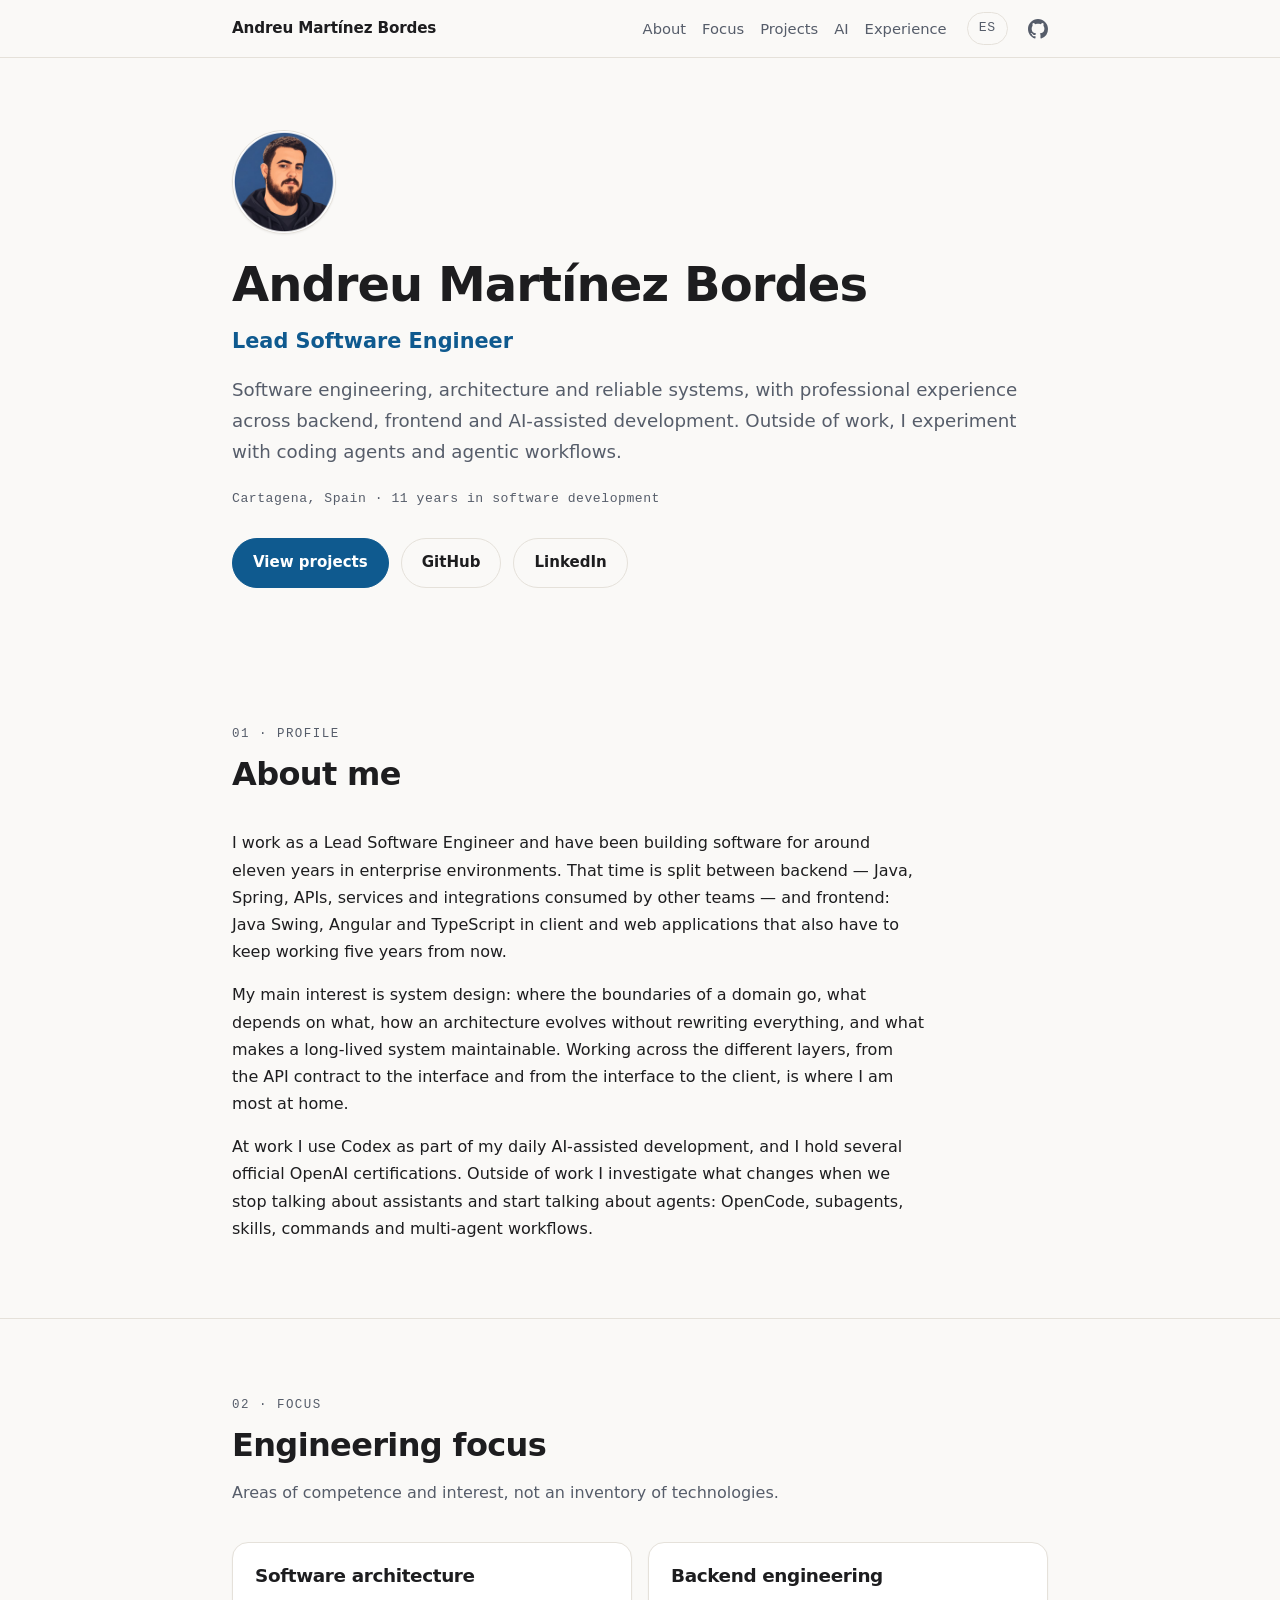
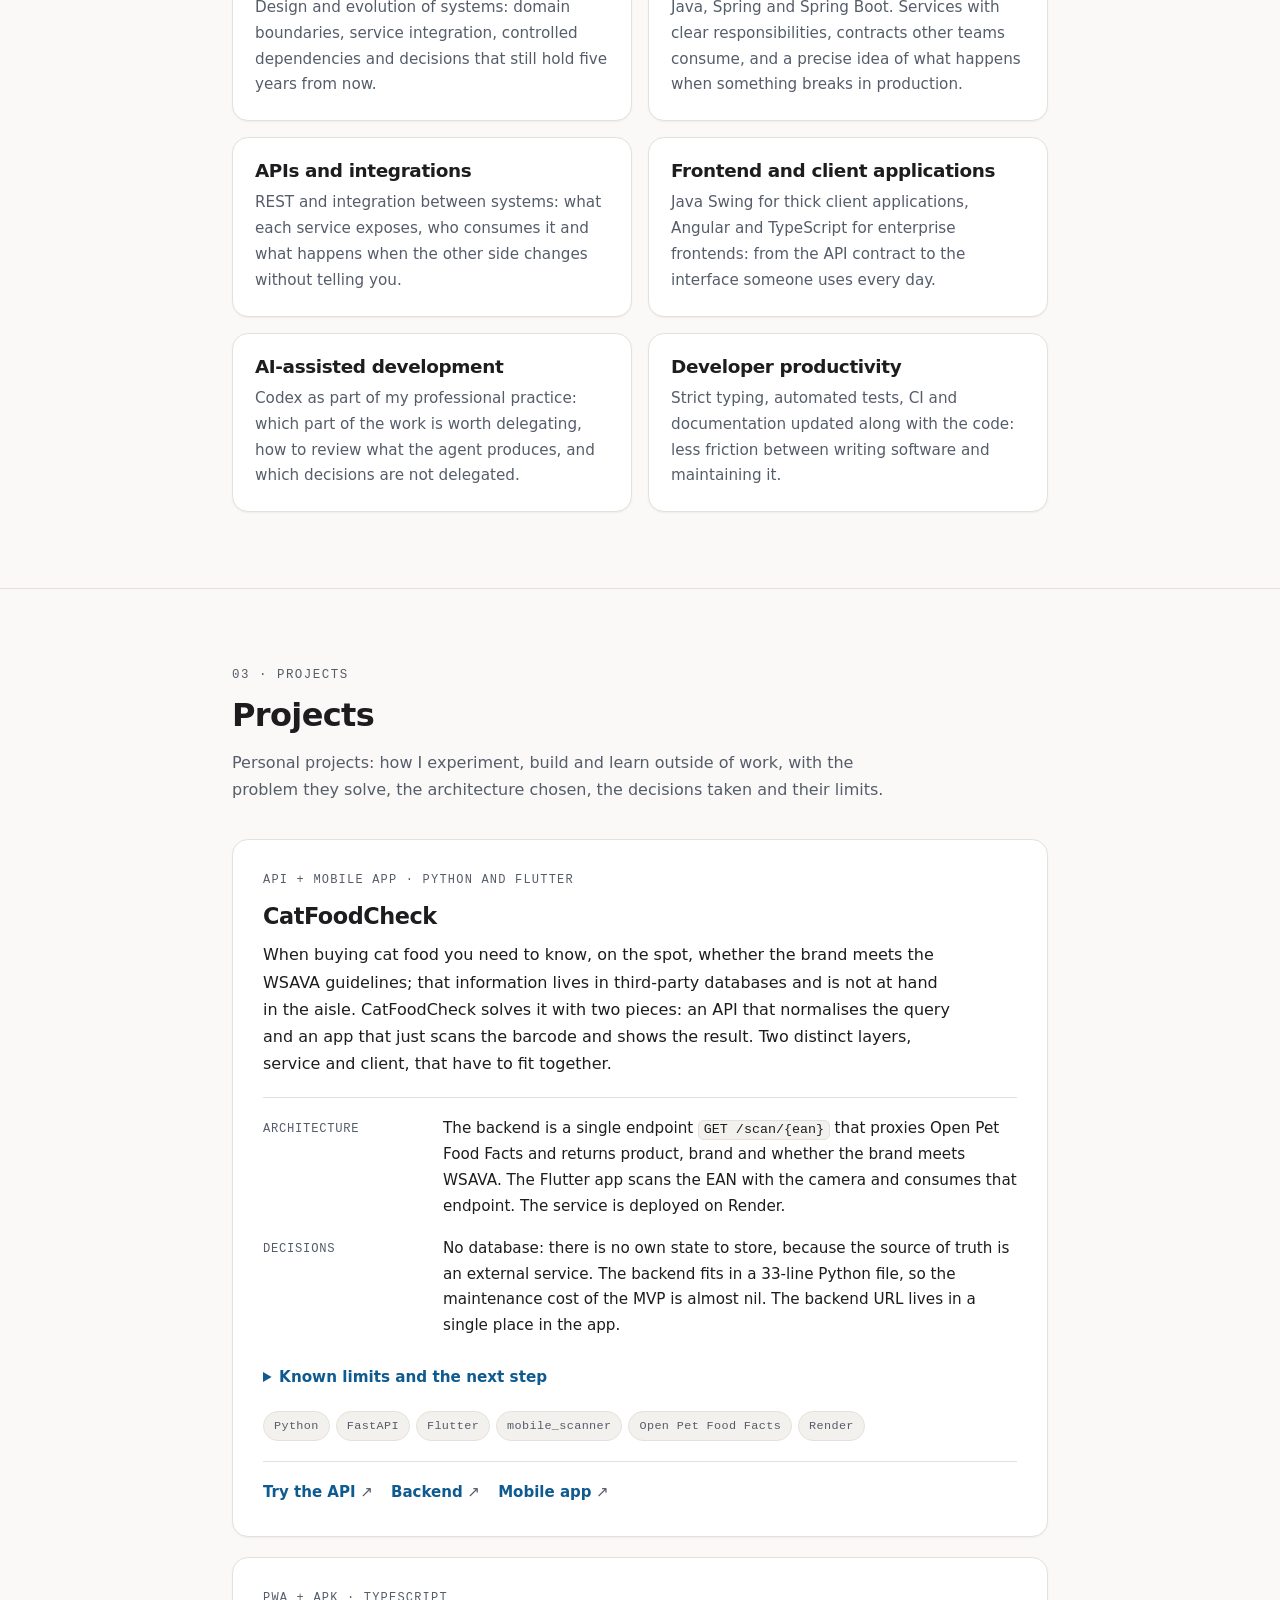
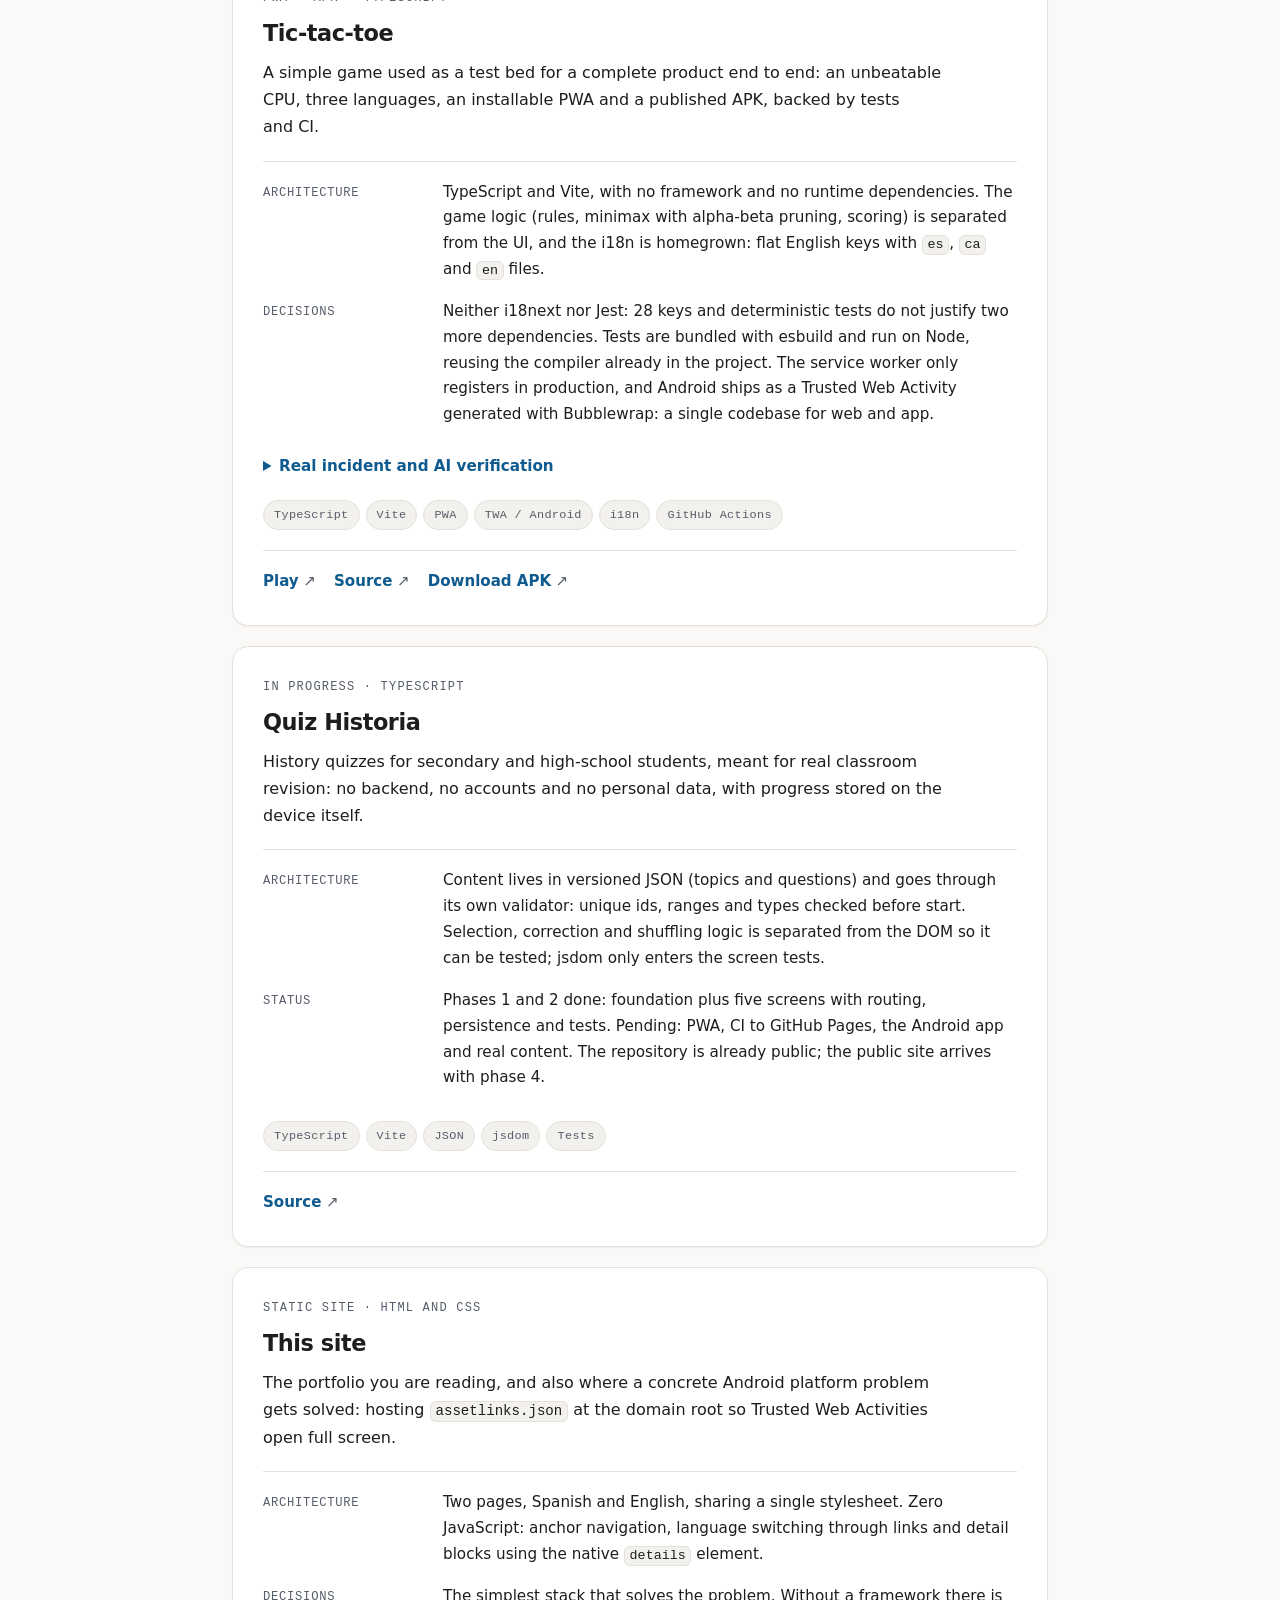
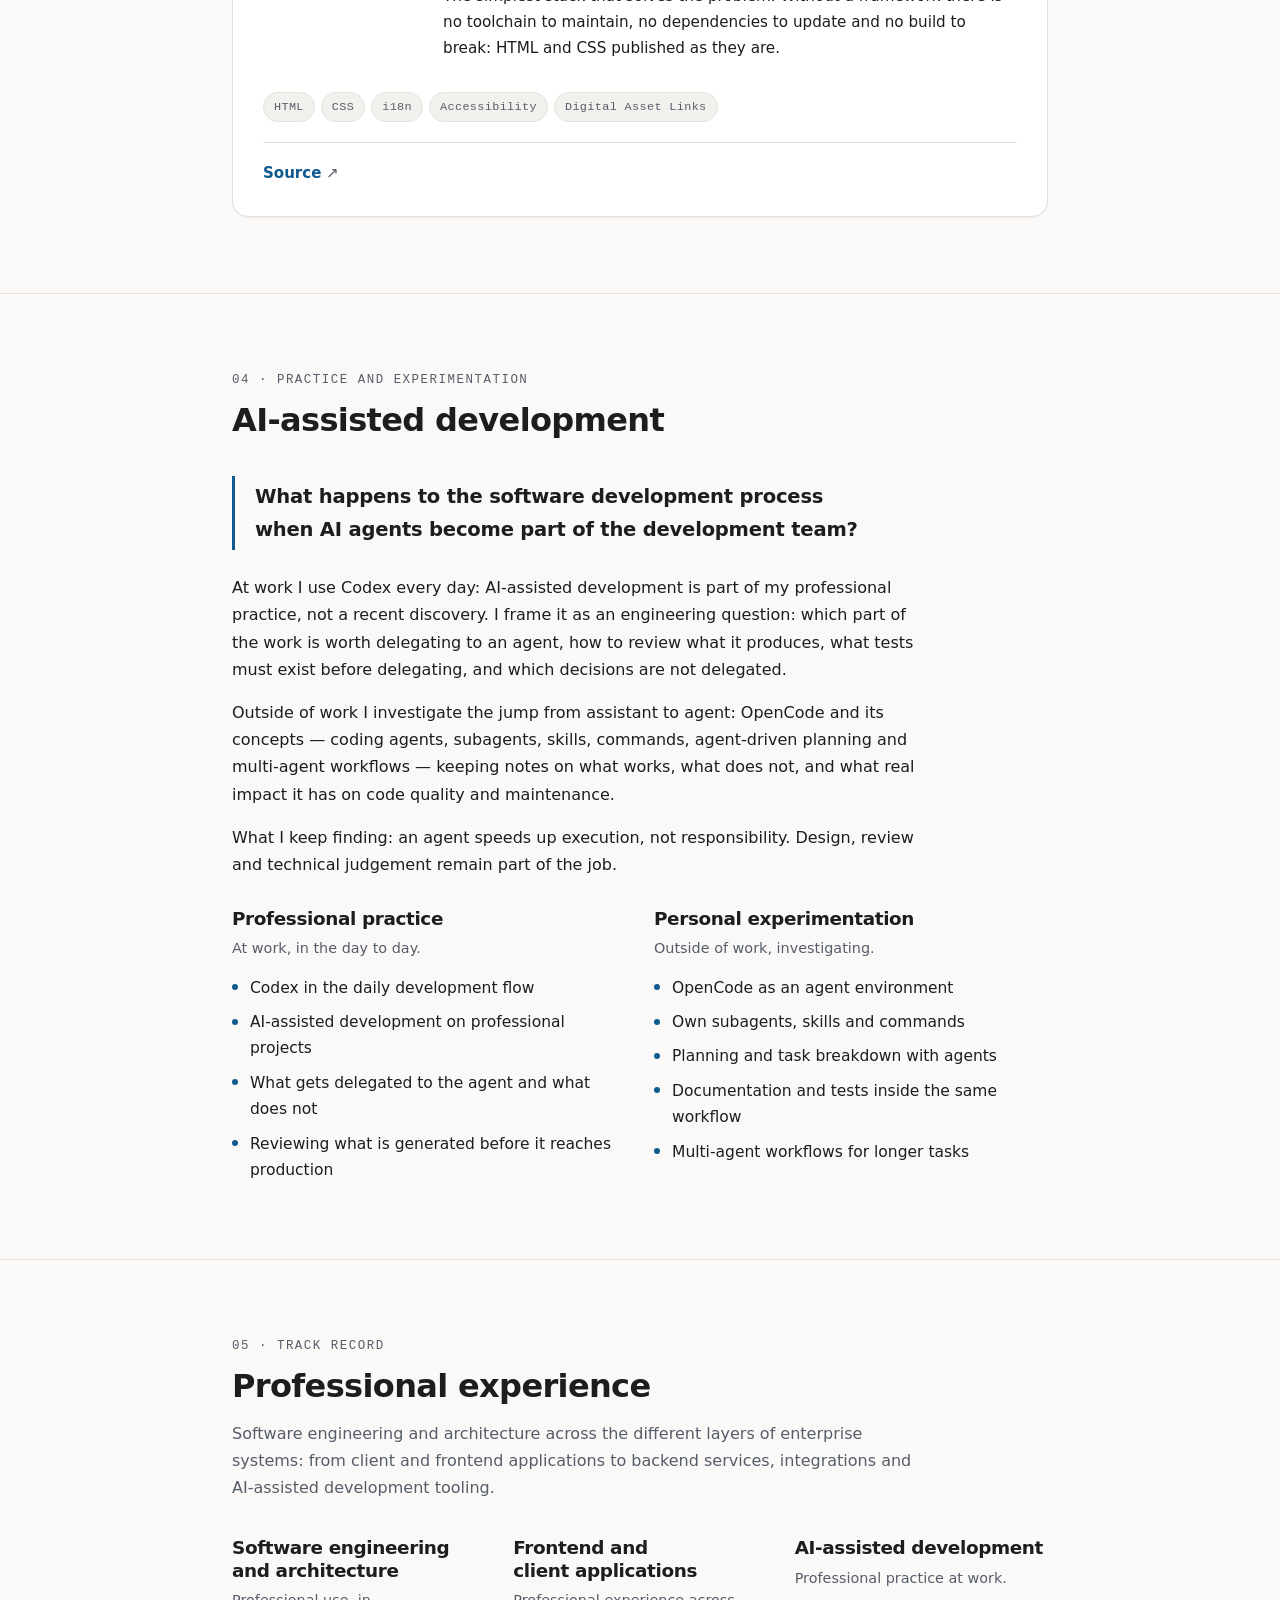
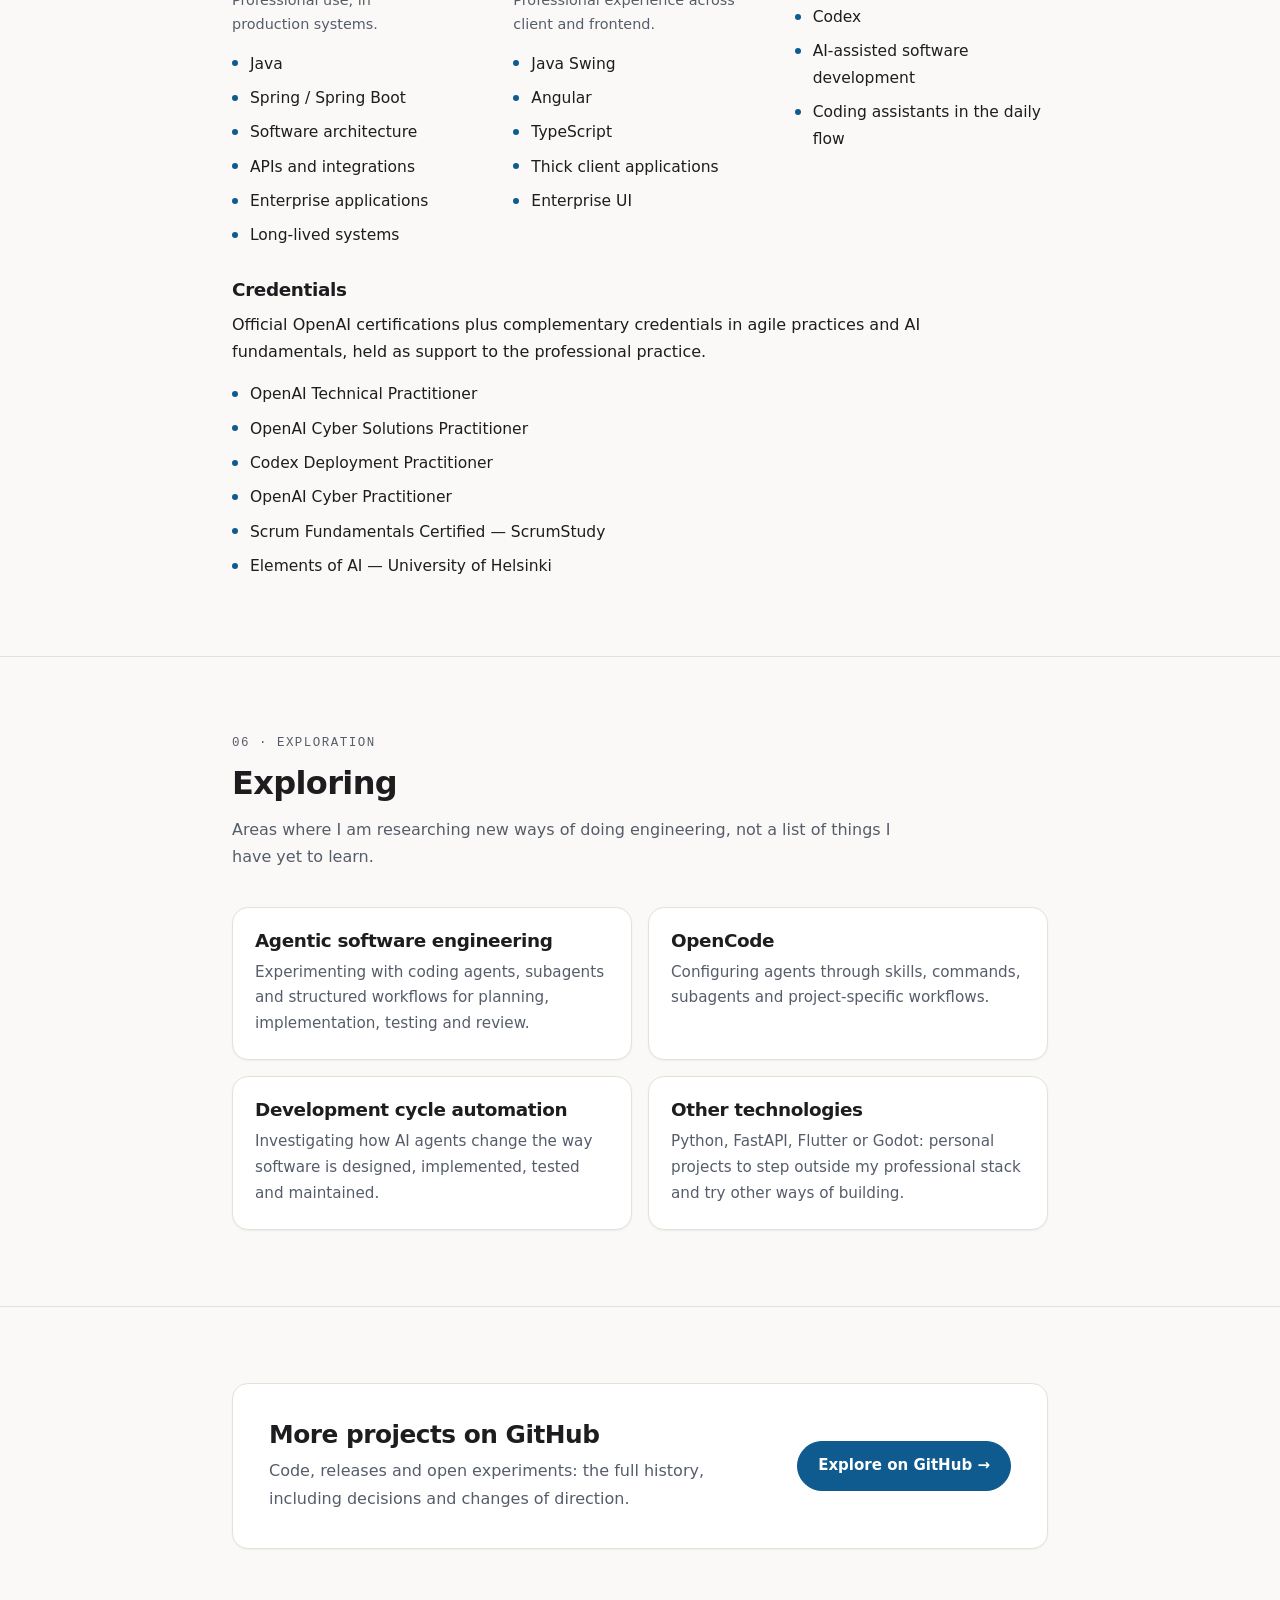
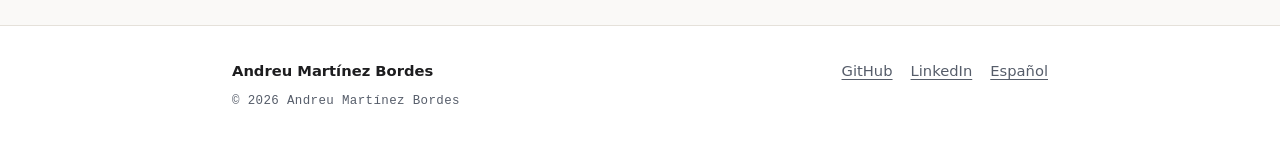
==== commit a49b7895: "feat(portfolio): posicionamiento como Lead Software Engineer full-stack Hero, perfil, SEO y JSON-LD " ====
--- a/en.html
+++ b/en.html
@@ -5,7 +5,7 @@
   <meta name="viewport" content="width=device-width, initial-scale=1">
 
   <title>Andreu Martínez Bordes — Lead Software Engineer</title>
-  <meta name="description" content="Lead Software Engineer with 11 years building Java and Spring backends, REST APIs, integrations and software architecture. Real projects and hands-on AI-assisted development.">
+  <meta name="description" content="Lead Software Engineer with 11 years across software architecture, backend (Java, Spring) and frontend (Angular, TypeScript) enterprise systems, plus AI-assisted development with Codex.">
   <meta name="author" content="Andreu Martínez Bordes">
   <meta name="theme-color" content="#faf9f7" media="(prefers-color-scheme: light)">
   <meta name="theme-color" content="#000000" media="(prefers-color-scheme: dark)">
@@ -25,7 +25,7 @@
   <meta property="og:type" content="website">
   <meta property="og:site_name" content="Andreu Martínez Bordes">
   <meta property="og:title" content="Andreu Martínez Bordes — Lead Software Engineer">
-  <meta property="og:description" content="Software architecture, backend engineering and reliable systems. 11 years of experience and hands-on AI-assisted development.">
+  <meta property="og:description" content="Software architecture, backend and frontend engineering, enterprise systems and AI-assisted development. 11 years as a Lead Software Engineer.">
   <meta property="og:url" content="https://andreu-marbor.github.io/en.html">
   <meta property="og:image" content="https://andreu-marbor.github.io/images/avatar.jpg">
   <meta property="og:image:width" content="448">
@@ -35,7 +35,7 @@
   <meta property="og:locale:alternate" content="es_ES">
   <meta name="twitter:card" content="summary">
   <meta name="twitter:title" content="Andreu Martínez Bordes — Lead Software Engineer">
-  <meta name="twitter:description" content="Software architecture, backend engineering and reliable systems. 11 years of experience and hands-on AI-assisted development.">
+  <meta name="twitter:description" content="Software architecture, backend and frontend engineering, enterprise systems and AI-assisted development. 11 years as a Lead Software Engineer.">
   <meta name="twitter:image" content="https://andreu-marbor.github.io/images/avatar.jpg">
   <meta name="twitter:image:alt" content="Portrait of Andreu Martínez Bordes">
 
@@ -64,11 +64,16 @@
     ],
     "knowsAbout": [
       "Software architecture",
+      "Software engineering",
+      "Backend engineering",
+      "Frontend engineering",
       "Java",
       "Spring Boot",
+      "Angular",
+      "TypeScript",
+      "Java Swing",
       "REST APIs",
-      "Backend engineering",
-      "Enterprise integration",
+      "Enterprise applications",
       "AI-assisted software development"
     ]
   }
@@ -86,6 +91,7 @@
         <a href="#enfoque">Focus</a>
         <a href="#proyectos">Projects</a>
         <a href="#ia">AI</a>
+        <a href="#trayectoria">Experience</a>
       </nav>
 
       <nav class="nav-idioma" aria-label="Language">
@@ -109,8 +115,10 @@
       <h1 id="nombre">Andreu Martínez Bordes</h1>
       <p class="rol">Lead Software Engineer</p>
       <p class="lead">
-        Software engineering, architecture and reliable systems. Currently
-        exploring AI-assisted and agentic software development.
+        Software engineering, architecture and reliable systems, with
+        professional experience across backend, frontend and AI-assisted
+        development. Outside of work, I experiment with coding agents and
+        agentic workflows.
       </p>
       <p class="meta-hero">Cartagena, Spain · 11 years in software development</p>
 
@@ -132,23 +140,26 @@
         <div class="prosa">
           <p>
             I work as a Lead Software Engineer and have been building software
-            for around eleven years. Almost all of it has been backend work with
-            Java and Spring in enterprise environments: APIs, services and
-            integrations consumed by other teams, and expected to keep working
-            five years from now.
+            for around eleven years in enterprise environments. That time is
+            split between backend — Java, Spring, APIs, services and
+            integrations consumed by other teams — and frontend: Java Swing,
+            Angular and TypeScript in client and web applications that also
+            have to keep working five years from now.
           </p>
           <p>
             My main interest is system design: where the boundaries of a domain
             go, what depends on what, how an architecture evolves without
             rewriting everything, and what makes a long-lived system
-            maintainable. Working with Angular and web development keeps me in
-            touch with the other end of the chain, from the API contract to the
-            interface.
+            maintainable. Working across the different layers, from the API
+            contract to the interface and from the interface to the client, is
+            where I am most at home.
           </p>
           <p>
-            Right now I combine two things: end-to-end side projects that I can
-            design and build all the way through, and experimenting with AI
-            agents inside the development process.
+            At work I use Codex as part of my daily AI-assisted development,
+            and I hold several official OpenAI certifications. Outside of work
+            I investigate what changes when we stop talking about assistants
+            and start talking about agents: OpenCode, subagents, skills,
+            commands and multi-agent workflows.
           </p>
         </div>
       </div>
@@ -178,18 +189,36 @@
           <article class="tarjeta">
             <h3>Backend engineering</h3>
             <p>
-              Java, Spring and Spring Boot. REST APIs, services and integrations
-              with clear contracts, handled failures and a precise idea of what
-              happens when something breaks in production.
+              Java, Spring and Spring Boot. Services with clear responsibilities,
+              contracts other teams consume, and a precise idea of what happens
+              when something breaks in production.
+            </p>
+          </article>
+
+          <article class="tarjeta">
+            <h3>APIs and integrations</h3>
+            <p>
+              REST and integration between systems: what each service exposes,
+              who consumes it and what happens when the other side changes
+              without telling you.
+            </p>
+          </article>
+
+          <article class="tarjeta">
+            <h3>Frontend and client applications</h3>
+            <p>
+              Java Swing for thick client applications, Angular and TypeScript
+              for enterprise frontends: from the API contract to the interface
+              someone uses every day.
             </p>
           </article>
 
           <article class="tarjeta">
             <h3>AI-assisted development</h3>
             <p>
-              Coding agents, subagents and multi-agent workflows. Which part of
-              the work is worth delegating, how to review what the agent
-              produces, and which decisions are not delegated.
+              Codex as part of my professional practice: which part of the work
+              is worth delegating, how to review what the agent produces, and
+              which decisions are not delegated.
             </p>
           </article>
 
@@ -212,8 +241,9 @@
           <p class="antetitulo">03 · Projects</p>
           <h2 id="proyectos-titulo">Projects</h2>
           <p class="introduccion">
-            Real projects, with the problem they solve, the architecture chosen,
-            the decisions taken and their limits.
+            Personal projects: how I experiment, build and learn outside of
+            work, with the problem they solve, the architecture chosen, the
+            decisions taken and their limits.
           </p>
         </div>
 
@@ -229,6 +259,7 @@
               third-party databases and is not at hand in the aisle.
               CatFoodCheck solves it with two pieces: an API that normalises the
               query and an app that just scans the barcode and shows the result.
+              Two distinct layers, service and client, that have to fit together.
             </p>
 
             <dl class="proyecto-notas">
@@ -429,7 +460,7 @@
     <section class="seccion" id="ia" aria-labelledby="ia-titulo">
       <div class="contenedor">
         <div class="cabecera-seccion">
-          <p class="antetitulo">04 · Experimentation</p>
+          <p class="antetitulo">04 · Practice and experimentation</p>
           <h2 id="ia-titulo">AI-assisted development</h2>
         </div>
 
@@ -440,16 +471,18 @@
 
         <div class="prosa">
           <p>
-            I do not frame it as “programming with AI”, but as an engineering
-            question: which part of the work is worth delegating to an agent, how
-            to review what it produces, what tests must exist before delegating,
-            and which decisions are not delegated.
+            At work I use Codex every day: AI-assisted development is part of
+            my professional practice, not a recent discovery. I frame it as an
+            engineering question: which part of the work is worth delegating to
+            an agent, how to review what it produces, what tests must exist
+            before delegating, and which decisions are not delegated.
           </p>
           <p>
-            I am experimenting with OpenCode and its concepts — coding agents,
-            subagents, skills, commands, agent-driven planning and multi-agent
-            workflows — and keeping notes on what works, what does not, and what
-            real impact it has on code quality and maintenance.
+            Outside of work I investigate the jump from assistant to agent:
+            OpenCode and its concepts — coding agents, subagents, skills,
+            commands, agent-driven planning and multi-agent workflows —
+            keeping notes on what works, what does not, and what real impact it
+            has on code quality and maintenance.
           </p>
           <p>
             What I keep finding: an agent speeds up execution, not
@@ -458,15 +491,29 @@
           </p>
         </div>
 
-        <div class="bloque">
-          <h3>What I am trying</h3>
-          <ul class="lista-marcas">
-            <li>Planning and task breakdown with agents</li>
-            <li>Code generation and review</li>
-            <li>Documentation and tests inside the same workflow</li>
-            <li>Subagents, skills and custom commands in OpenCode</li>
-            <li>Multi-agent workflows for longer tasks</li>
-          </ul>
+        <div class="columnas">
+          <div class="columna">
+            <h3>Professional practice</h3>
+            <p class="nota">At work, in the day to day.</p>
+            <ul class="lista-marcas">
+              <li>Codex in the daily development flow</li>
+              <li>AI-assisted development on professional projects</li>
+              <li>What gets delegated to the agent and what does not</li>
+              <li>Reviewing what is generated before it reaches production</li>
+            </ul>
+          </div>
+
+          <div class="columna">
+            <h3>Personal experimentation</h3>
+            <p class="nota">Outside of work, investigating.</p>
+            <ul class="lista-marcas">
+              <li>OpenCode as an agent environment</li>
+              <li>Own subagents, skills and commands</li>
+              <li>Planning and task breakdown with agents</li>
+              <li>Documentation and tests inside the same workflow</li>
+              <li>Multi-agent workflows for longer tasks</li>
+            </ul>
+          </div>
         </div>
       </div>
     </section>
@@ -476,46 +523,116 @@
       <div class="contenedor">
         <div class="cabecera-seccion">
           <p class="antetitulo">05 · Track record</p>
-          <h2 id="trayectoria-titulo">Experience and exploration</h2>
+          <h2 id="trayectoria-titulo">Professional experience</h2>
           <p class="introduccion">
-            The distinction matters: on the left, tools I have used in
-            production for years; on the right, what I am learning now.
+            Software engineering and architecture across the different layers
+            of enterprise systems: from client and frontend applications to
+            backend services, integrations and AI-assisted development tooling.
           </p>
         </div>
 
         <div class="columnas">
           <div class="columna">
-            <h3>Established experience</h3>
-            <p class="nota">Years of professional use, in production systems.</p>
+            <h3>Software engineering and architecture</h3>
+            <p class="nota">Professional use, in production systems.</p>
             <ul class="lista-marcas">
               <li>Java</li>
               <li>Spring / Spring Boot</li>
-              <li>REST APIs and integrations</li>
+              <li>Software architecture</li>
+              <li>APIs and integrations</li>
               <li>Enterprise applications</li>
-              <li>Software architecture</li>
               <li>Long-lived systems</li>
-              <li>Angular and web development</li>
-              <li>Enterprise environments</li>
             </ul>
           </div>
 
           <div class="columna">
-            <h3>Currently exploring</h3>
-            <p class="nota">
-              Where I am spending time this year, without years of professional
-              use yet.
-            </p>
+            <h3>Frontend and client applications</h3>
+            <p class="nota">Professional experience across client and frontend.</p>
             <ul class="lista-marcas">
-              <li>AI-assisted software engineering</li>
-              <li>Coding agents and agentic workflows</li>
-              <li>OpenCode</li>
-              <li>Multi-agent workflows</li>
-              <li>Python and FastAPI</li>
-              <li>Flutter and mobile</li>
-              <li>Godot and indie game development</li>
-              <li>Developer productivity</li>
+              <li>Java Swing</li>
+              <li>Angular</li>
+              <li>TypeScript</li>
+              <li>Thick client applications</li>
+              <li>Enterprise UI</li>
             </ul>
           </div>
+
+          <div class="columna">
+            <h3>AI-assisted development</h3>
+            <p class="nota">Professional practice at work.</p>
+            <ul class="lista-marcas">
+              <li>Codex</li>
+              <li>AI-assisted software development</li>
+              <li>Coding assistants in the daily flow</li>
+            </ul>
+          </div>
+        </div>
+
+        <div class="bloque">
+          <h3>Credentials</h3>
+          <div class="prosa">
+            <p>
+              Official OpenAI certifications plus complementary credentials in
+              agile practices and AI fundamentals, held as support to the
+              professional practice.
+            </p>
+            <ul class="lista-marcas">
+              <li>OpenAI Technical Practitioner</li>
+              <li>OpenAI Cyber Solutions Practitioner</li>
+              <li>Codex Deployment Practitioner</li>
+              <li>OpenAI Cyber Practitioner</li>
+              <li>Scrum Fundamentals Certified — ScrumStudy</li>
+              <li>Elements of AI — University of Helsinki</li>
+            </ul>
+          </div>
+        </div>
+      </div>
+    </section>
+
+    <!-- 06 · Exploration -->
+    <section class="seccion" id="exploracion" aria-labelledby="exploracion-titulo">
+      <div class="contenedor">
+        <div class="cabecera-seccion">
+          <p class="antetitulo">06 · Exploration</p>
+          <h2 id="exploracion-titulo">Exploring</h2>
+          <p class="introduccion">
+            Areas where I am researching new ways of doing engineering, not a
+            list of things I have yet to learn.
+          </p>
+        </div>
+
+        <div class="rejilla">
+          <article class="tarjeta">
+            <h3>Agentic software engineering</h3>
+            <p>
+              Experimenting with coding agents, subagents and structured
+              workflows for planning, implementation, testing and review.
+            </p>
+          </article>
+
+          <article class="tarjeta">
+            <h3>OpenCode</h3>
+            <p>
+              Configuring agents through skills, commands, subagents and
+              project-specific workflows.
+            </p>
+          </article>
+
+          <article class="tarjeta">
+            <h3>Development cycle automation</h3>
+            <p>
+              Investigating how AI agents change the way software is designed,
+              implemented, tested and maintained.
+            </p>
+          </article>
+
+          <article class="tarjeta">
+            <h3>Other technologies</h3>
+            <p>
+              Python, FastAPI, Flutter or Godot: personal projects to step
+              outside my professional stack and try other ways of building.
+            </p>
+          </article>
         </div>
       </div>
     </section>
--- a/styles.css
+++ b/styles.css
@@ -535,6 +535,12 @@
   margin-top: 30px;
 }
 
+/* Separación entre bloques de contenido de una misma sección */
+.prosa + .columnas,
+.columnas + .bloque {
+  margin-top: 30px;
+}
+
 code {
   font-family: var(--fuente-mono);
   font-size: 0.88em;
@@ -571,7 +577,7 @@
 
 .columnas {
   display: grid;
-  grid-template-columns: repeat(auto-fit, minmax(260px, 1fr));
+  grid-template-columns: repeat(auto-fit, minmax(240px, 1fr));
   gap: 28px;
 }
 
@@ -738,6 +744,14 @@
   }
 }
 
+/* La navegación se parte en dos líneas en pantallas muy estrechas y la
+   cabecera crece: se compensa el desplazamiento de las anclas. */
+@media (max-width: 368px) {
+  html {
+    scroll-padding-top: 172px;
+  }
+}
+
 @media (max-width: 480px) {
   .acciones {
     flex-direction: column;
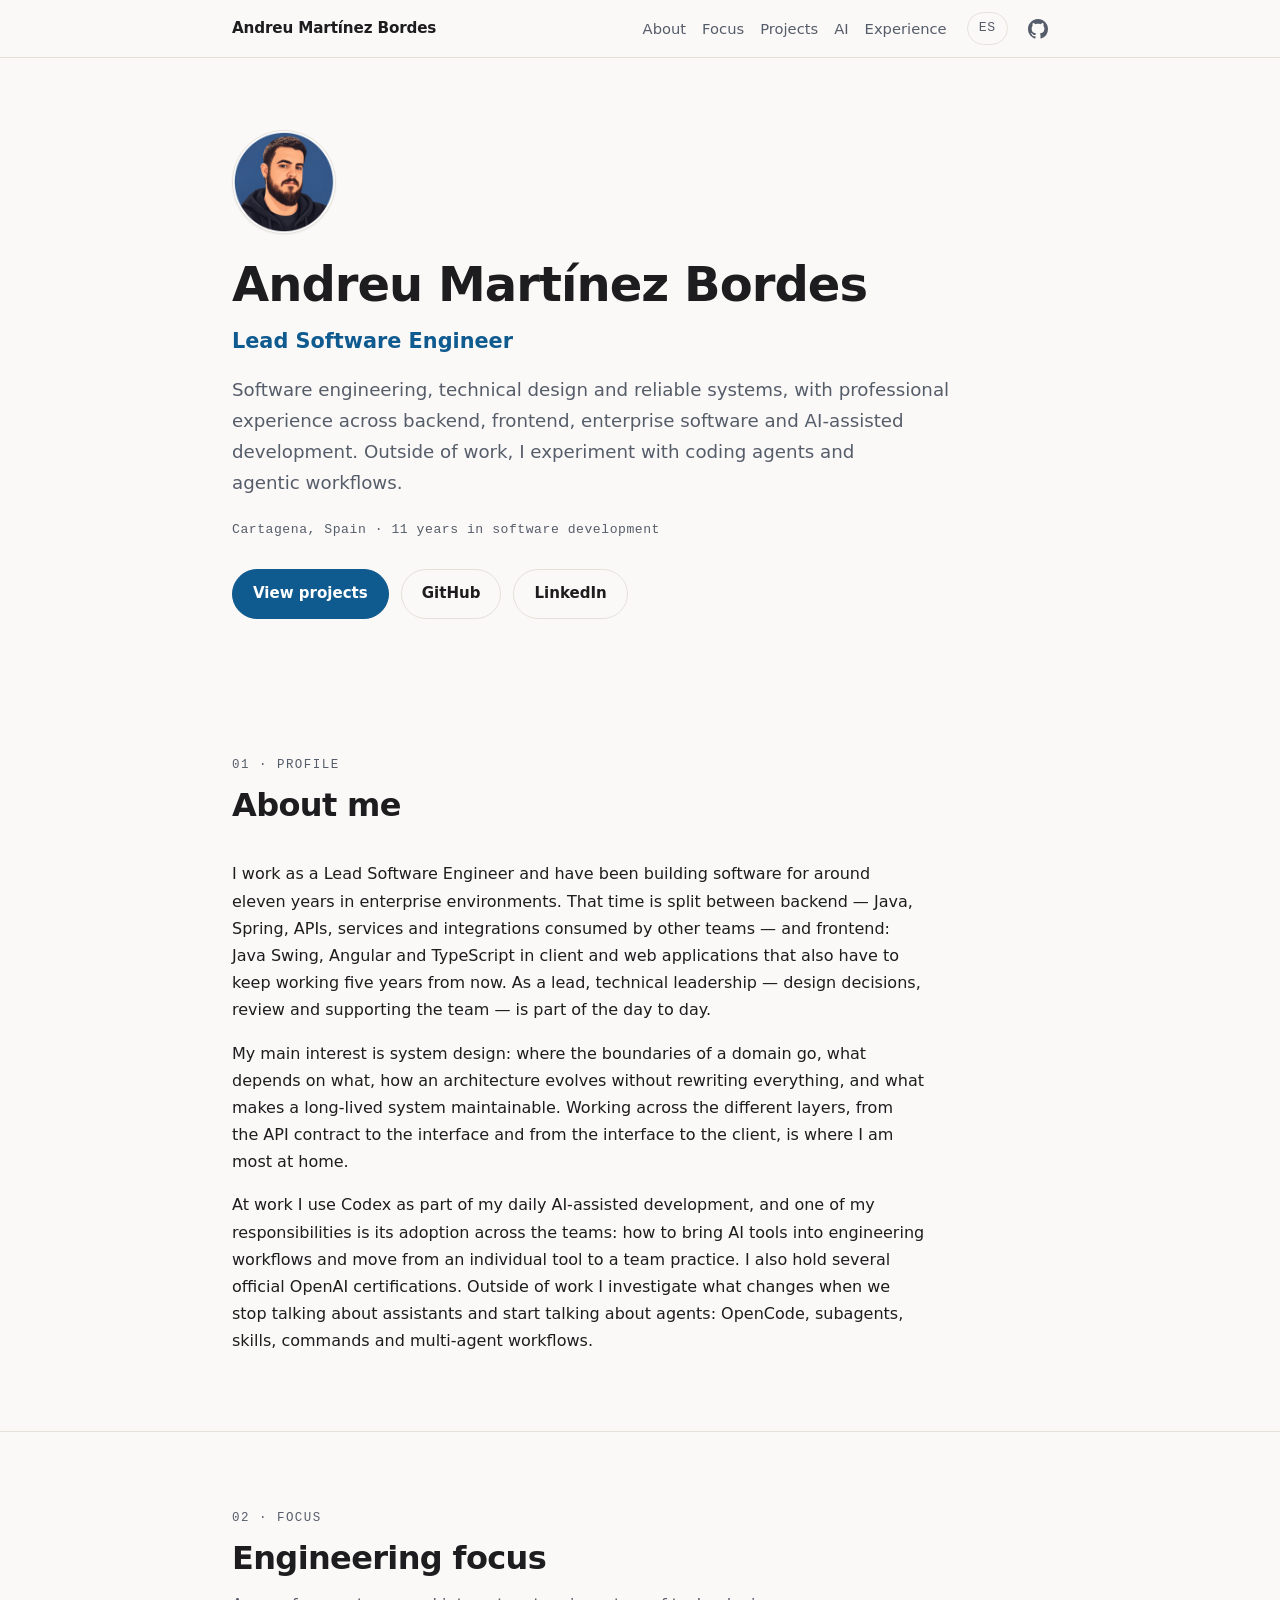
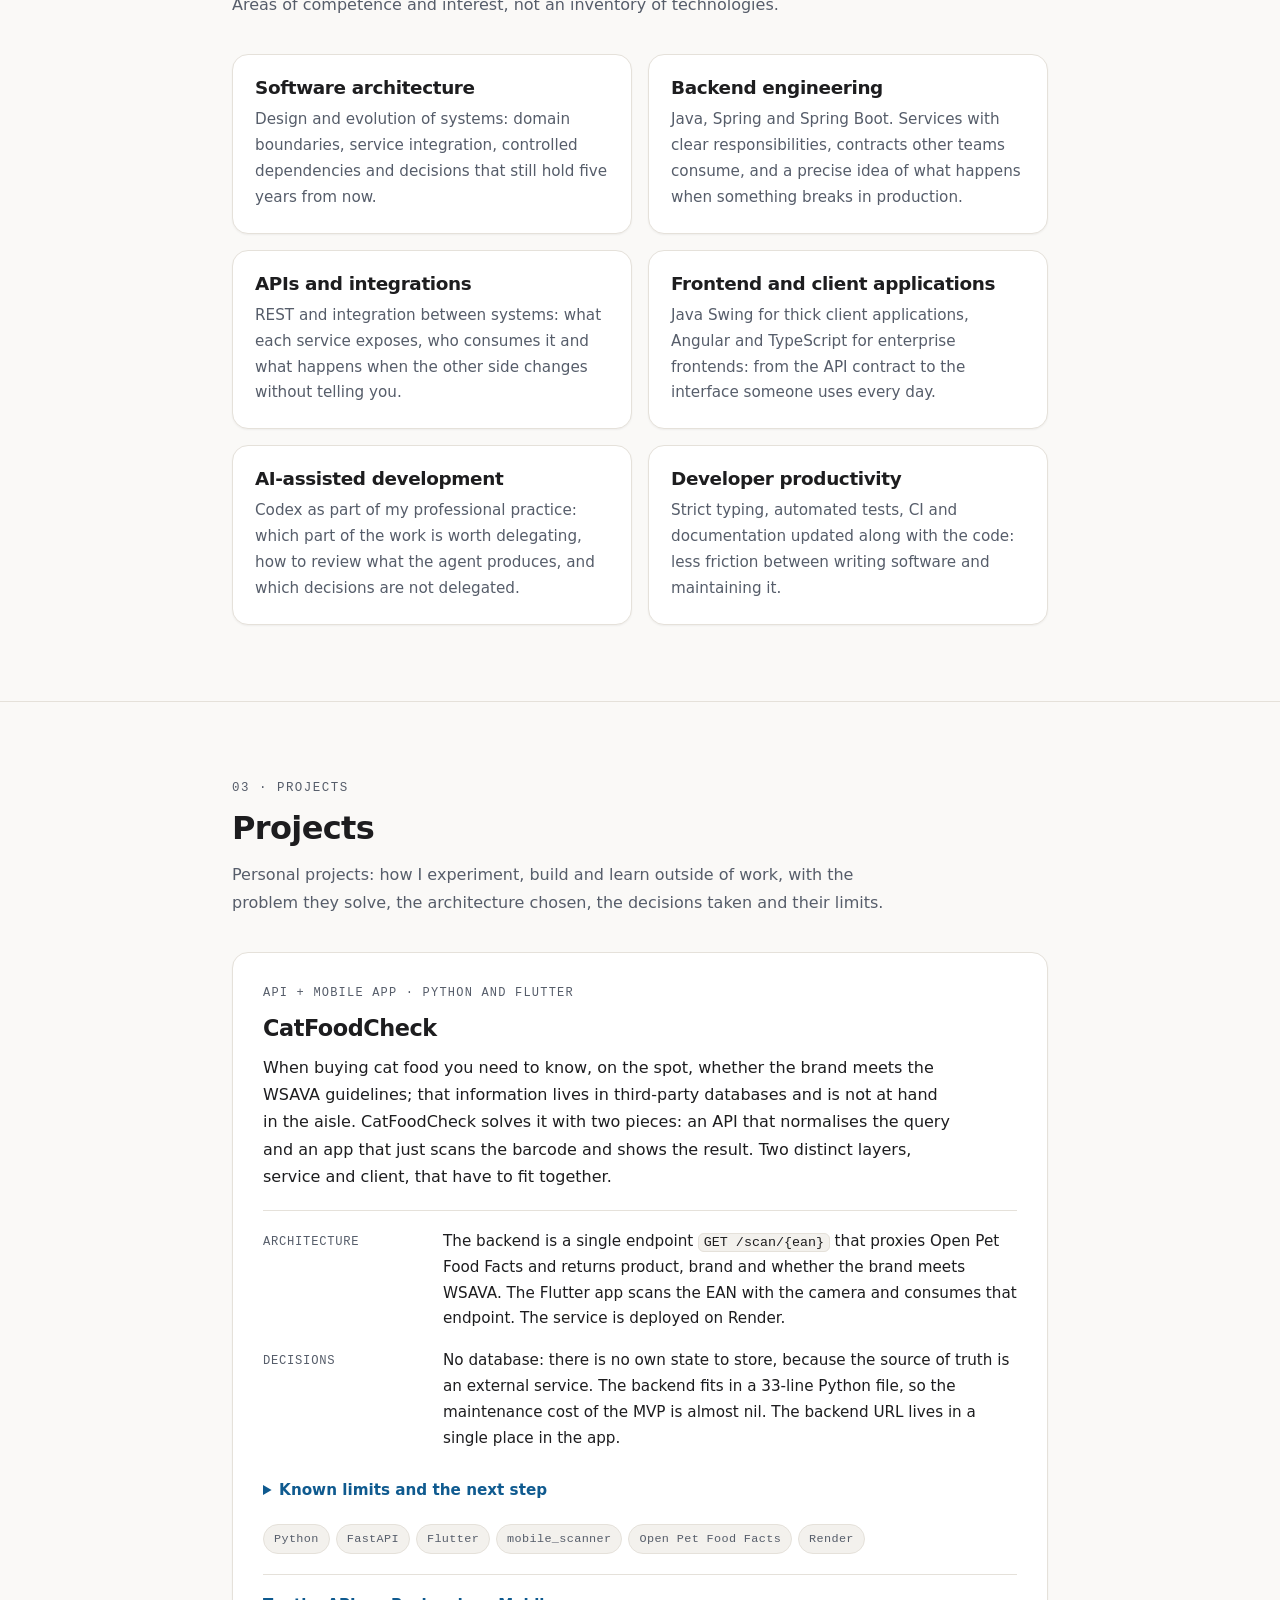
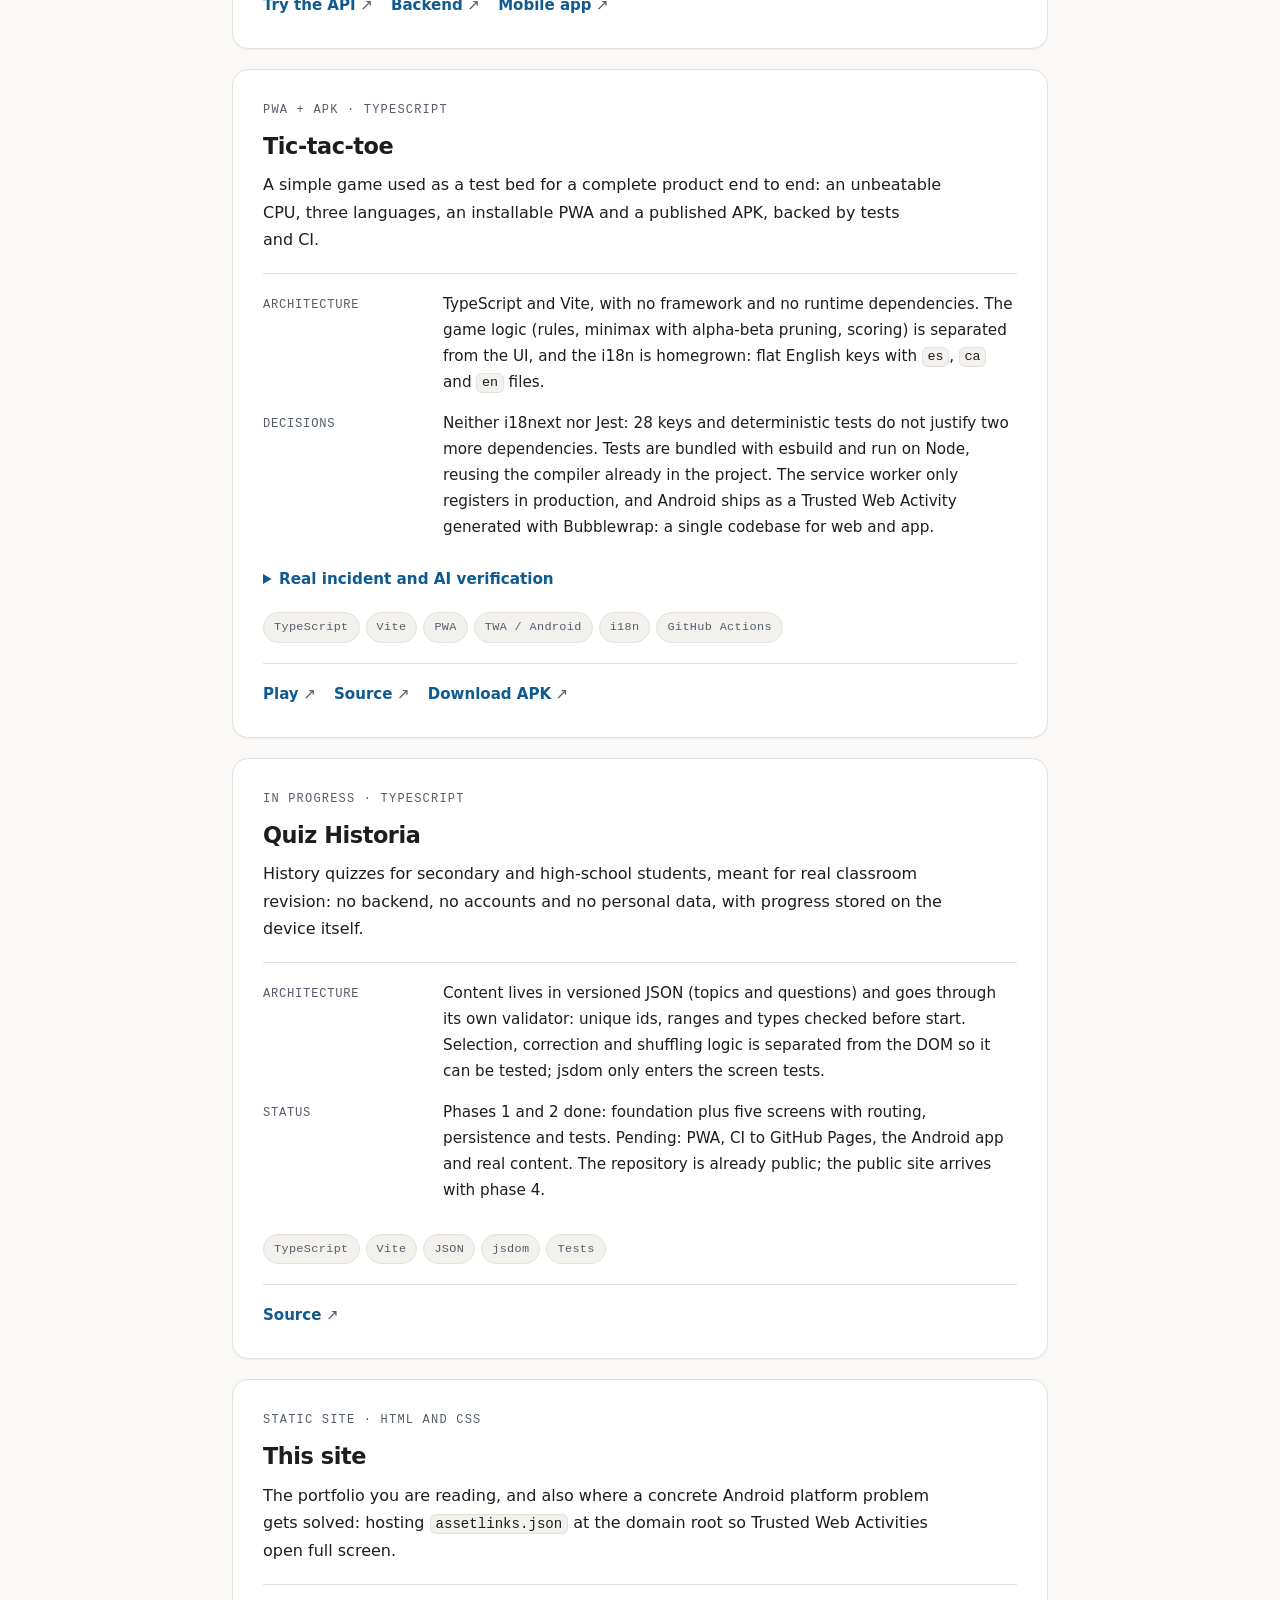
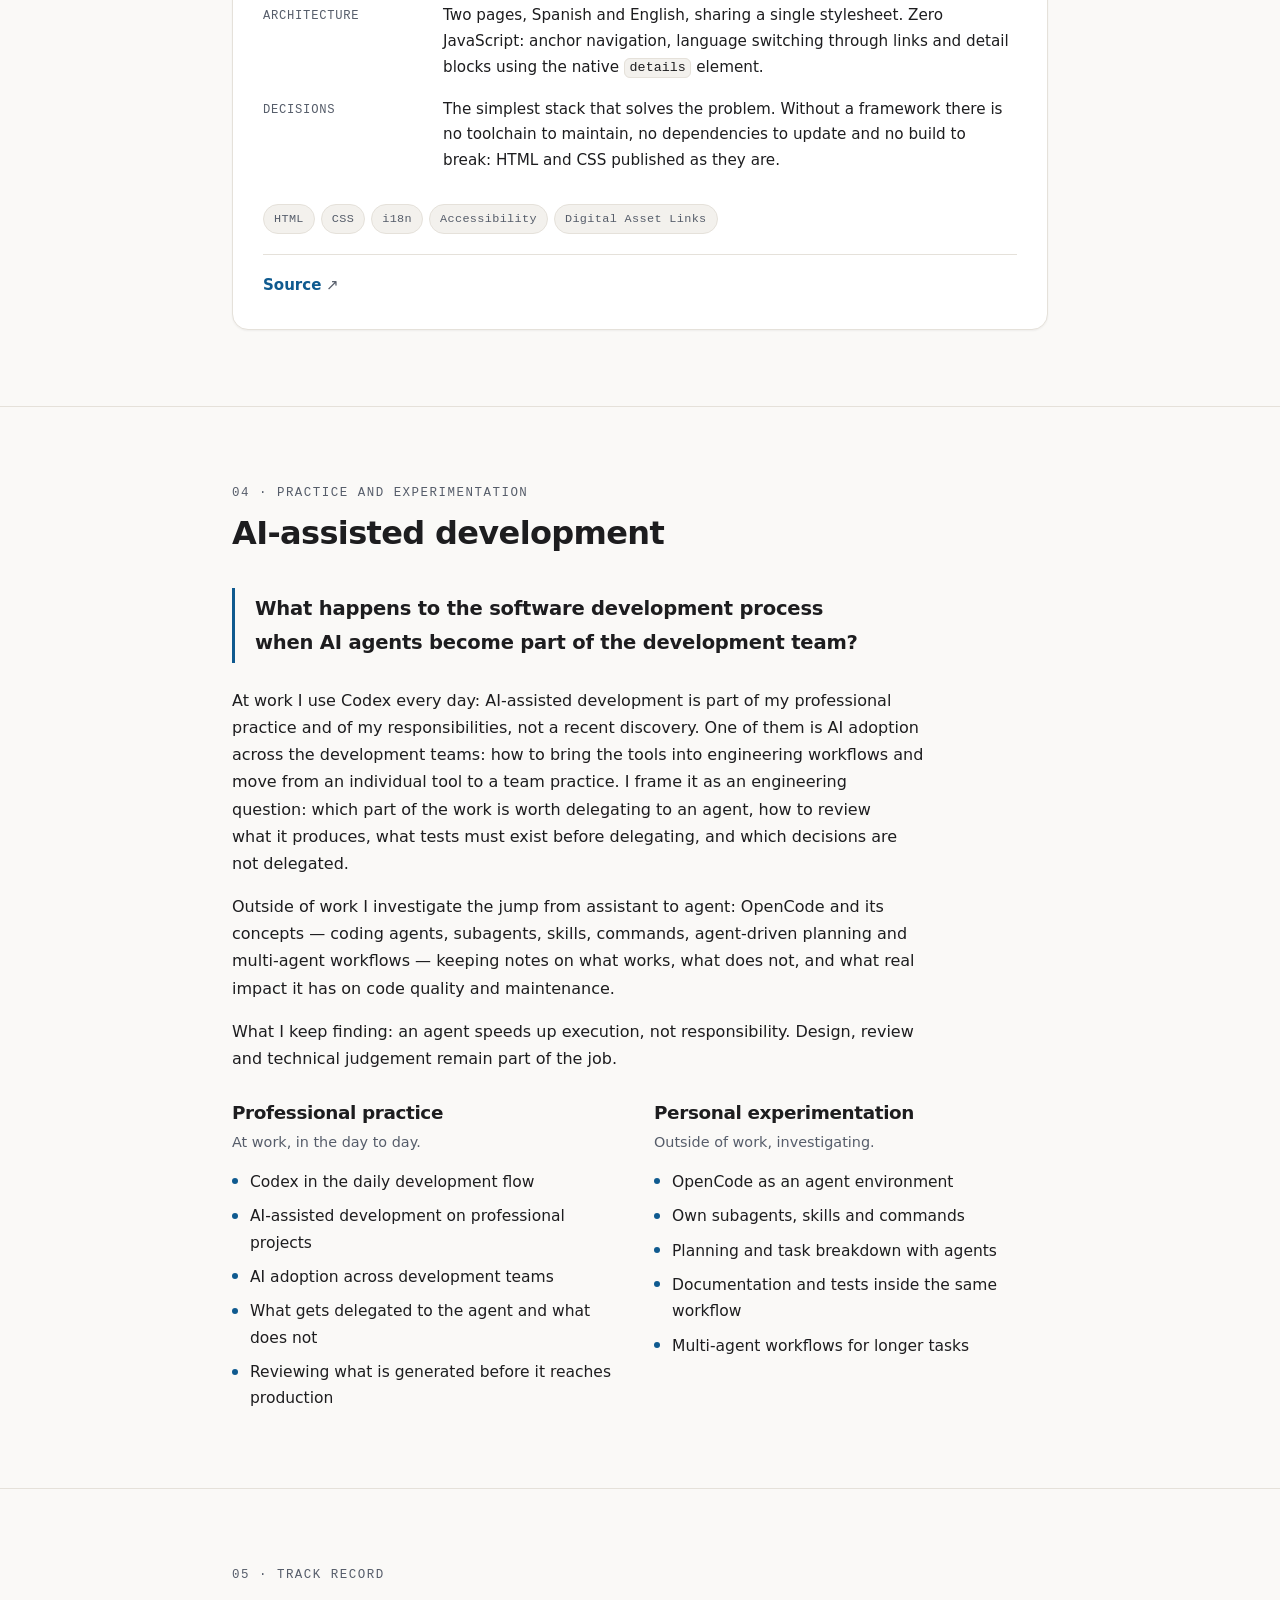
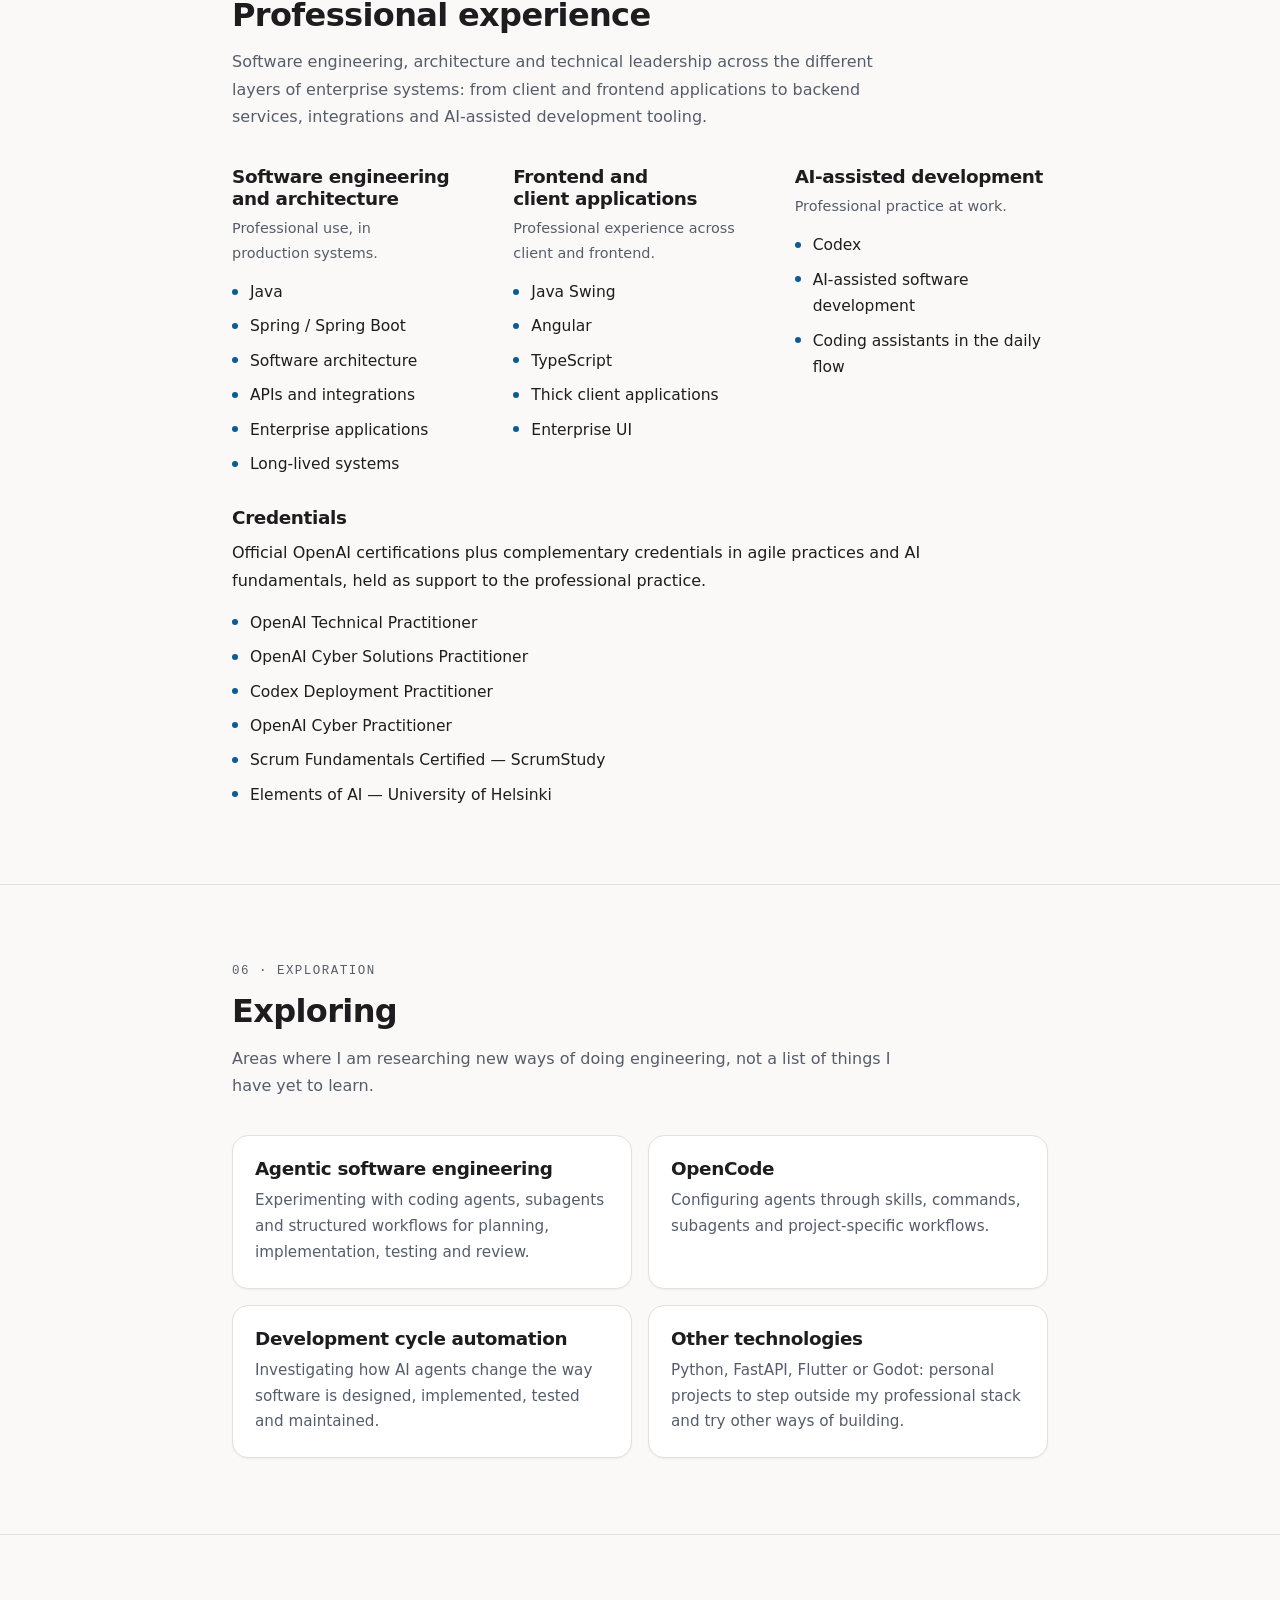
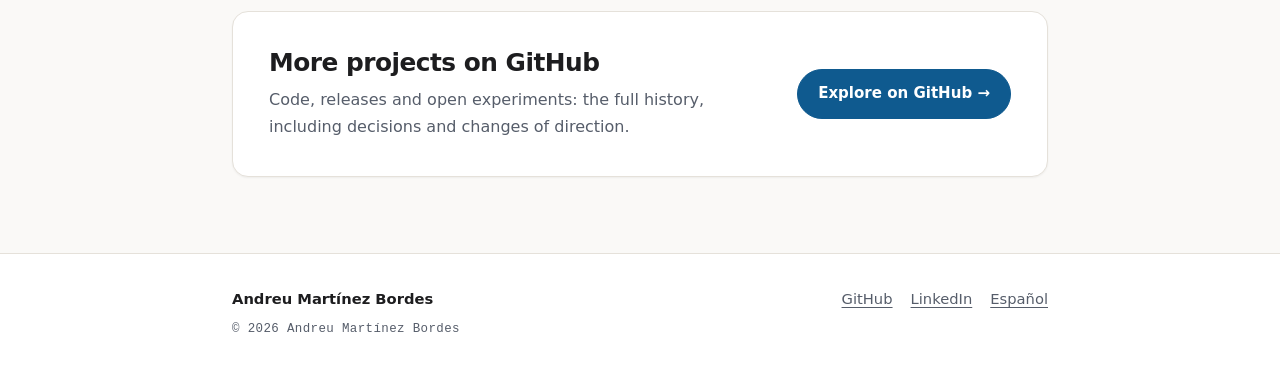
==== commit 5cd84e41: "fix(portfolio): refuerza el posicionamiento de Lead y la adopción profesional de IA - Hero y metadat" ====
--- a/en.html
+++ b/en.html
@@ -5,7 +5,7 @@
   <meta name="viewport" content="width=device-width, initial-scale=1">
 
   <title>Andreu Martínez Bordes — Lead Software Engineer</title>
-  <meta name="description" content="Lead Software Engineer with 11 years across software architecture, backend (Java, Spring) and frontend (Angular, TypeScript) enterprise systems, plus AI-assisted development with Codex.">
+  <meta name="description" content="Lead Software Engineer with 11 years in enterprise software: backend (Java, Spring), frontend (Angular, TypeScript), software architecture and AI-assisted development with Codex.">
   <meta name="author" content="Andreu Martínez Bordes">
   <meta name="theme-color" content="#faf9f7" media="(prefers-color-scheme: light)">
   <meta name="theme-color" content="#000000" media="(prefers-color-scheme: dark)">
@@ -25,7 +25,7 @@
   <meta property="og:type" content="website">
   <meta property="og:site_name" content="Andreu Martínez Bordes">
   <meta property="og:title" content="Andreu Martínez Bordes — Lead Software Engineer">
-  <meta property="og:description" content="Software architecture, backend and frontend engineering, enterprise systems and AI-assisted development. 11 years as a Lead Software Engineer.">
+  <meta property="og:description" content="Backend and frontend engineering, software architecture, enterprise systems and AI-assisted development with Codex. 11 years as a Lead Software Engineer.">
   <meta property="og:url" content="https://andreu-marbor.github.io/en.html">
   <meta property="og:image" content="https://andreu-marbor.github.io/images/avatar.jpg">
   <meta property="og:image:width" content="448">
@@ -35,7 +35,7 @@
   <meta property="og:locale:alternate" content="es_ES">
   <meta name="twitter:card" content="summary">
   <meta name="twitter:title" content="Andreu Martínez Bordes — Lead Software Engineer">
-  <meta name="twitter:description" content="Software architecture, backend and frontend engineering, enterprise systems and AI-assisted development. 11 years as a Lead Software Engineer.">
+  <meta name="twitter:description" content="Backend and frontend engineering, software architecture, enterprise systems and AI-assisted development with Codex. 11 years as a Lead Software Engineer.">
   <meta name="twitter:image" content="https://andreu-marbor.github.io/images/avatar.jpg">
   <meta name="twitter:image:alt" content="Portrait of Andreu Martínez Bordes">
 
@@ -65,6 +65,7 @@
     "knowsAbout": [
       "Software architecture",
       "Software engineering",
+      "Technical leadership",
       "Backend engineering",
       "Frontend engineering",
       "Java",
@@ -74,7 +75,10 @@
       "Java Swing",
       "REST APIs",
       "Enterprise applications",
-      "AI-assisted software development"
+      "AI-assisted software development",
+      "Codex",
+      "Coding agents",
+      "OpenCode"
     ]
   }
   </script>
@@ -115,10 +119,10 @@
       <h1 id="nombre">Andreu Martínez Bordes</h1>
       <p class="rol">Lead Software Engineer</p>
       <p class="lead">
-        Software engineering, architecture and reliable systems, with
-        professional experience across backend, frontend and AI-assisted
-        development. Outside of work, I experiment with coding agents and
-        agentic workflows.
+        Software engineering, technical design and reliable systems, with
+        professional experience across backend, frontend, enterprise software
+        and AI-assisted development. Outside of work, I experiment with coding
+        agents and agentic workflows.
       </p>
       <p class="meta-hero">Cartagena, Spain · 11 years in software development</p>
 
@@ -144,7 +148,9 @@
             split between backend — Java, Spring, APIs, services and
             integrations consumed by other teams — and frontend: Java Swing,
             Angular and TypeScript in client and web applications that also
-            have to keep working five years from now.
+            have to keep working five years from now. As a lead, technical
+            leadership — design decisions, review and supporting the team —
+            is part of the day to day.
           </p>
           <p>
             My main interest is system design: where the boundaries of a domain
@@ -156,10 +162,13 @@
           </p>
           <p>
             At work I use Codex as part of my daily AI-assisted development,
-            and I hold several official OpenAI certifications. Outside of work
-            I investigate what changes when we stop talking about assistants
-            and start talking about agents: OpenCode, subagents, skills,
-            commands and multi-agent workflows.
+            and one of my responsibilities is its adoption across the teams:
+            how to bring AI tools into engineering workflows and move from an
+            individual tool to a team practice. I also hold several official
+            OpenAI certifications. Outside of work I investigate what changes
+            when we stop talking about assistants and start talking about
+            agents: OpenCode, subagents, skills, commands and multi-agent
+            workflows.
           </p>
         </div>
       </div>
@@ -472,9 +481,12 @@
         <div class="prosa">
           <p>
             At work I use Codex every day: AI-assisted development is part of
-            my professional practice, not a recent discovery. I frame it as an
-            engineering question: which part of the work is worth delegating to
-            an agent, how to review what it produces, what tests must exist
+            my professional practice and of my responsibilities, not a recent
+            discovery. One of them is AI adoption across the development
+            teams: how to bring the tools into engineering workflows and move
+            from an individual tool to a team practice. I frame it as an
+            engineering question: which part of the work is worth delegating
+            to an agent, how to review what it produces, what tests must exist
             before delegating, and which decisions are not delegated.
           </p>
           <p>
@@ -498,6 +510,7 @@
             <ul class="lista-marcas">
               <li>Codex in the daily development flow</li>
               <li>AI-assisted development on professional projects</li>
+              <li>AI adoption across development teams</li>
               <li>What gets delegated to the agent and what does not</li>
               <li>Reviewing what is generated before it reaches production</li>
             </ul>
@@ -525,9 +538,10 @@
           <p class="antetitulo">05 · Track record</p>
           <h2 id="trayectoria-titulo">Professional experience</h2>
           <p class="introduccion">
-            Software engineering and architecture across the different layers
-            of enterprise systems: from client and frontend applications to
-            backend services, integrations and AI-assisted development tooling.
+            Software engineering, architecture and technical leadership
+            across the different layers of enterprise systems: from client and
+            frontend applications to backend services, integrations and
+            AI-assisted development tooling.
           </p>
         </div>
 
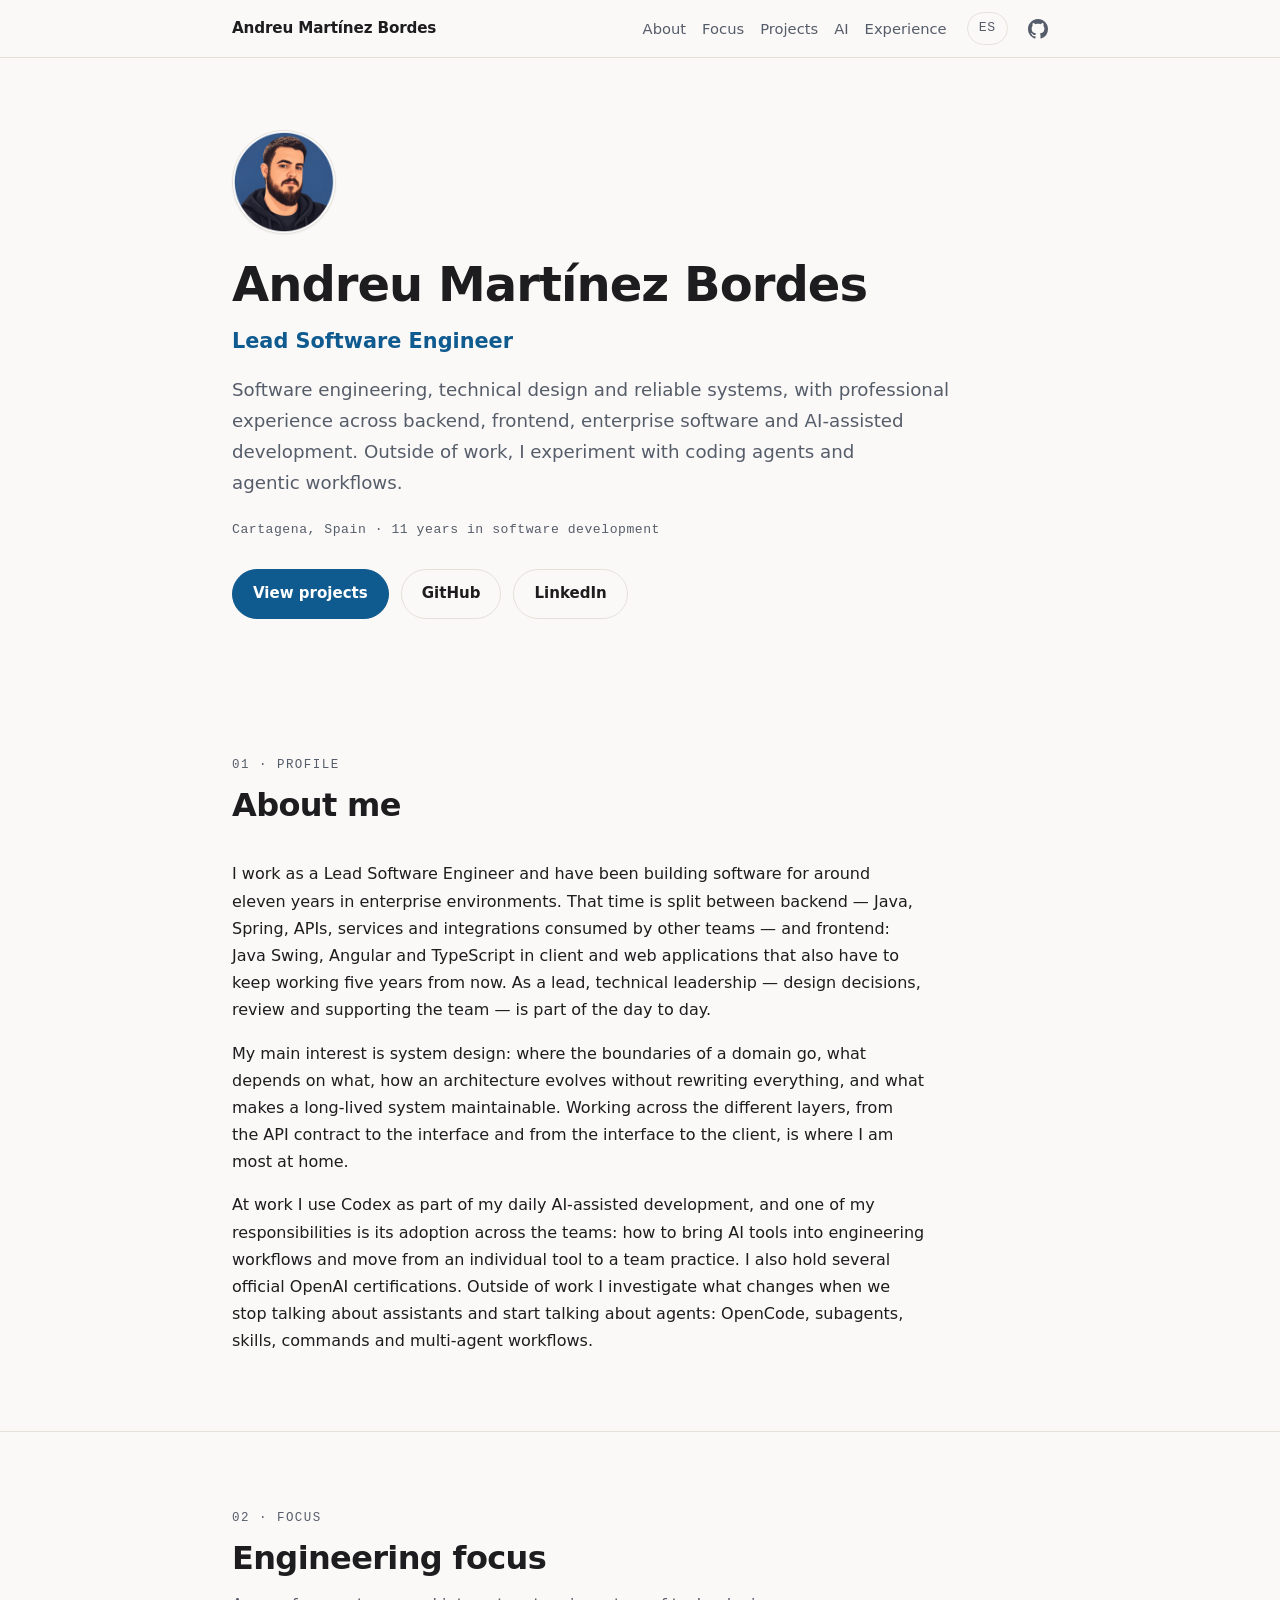
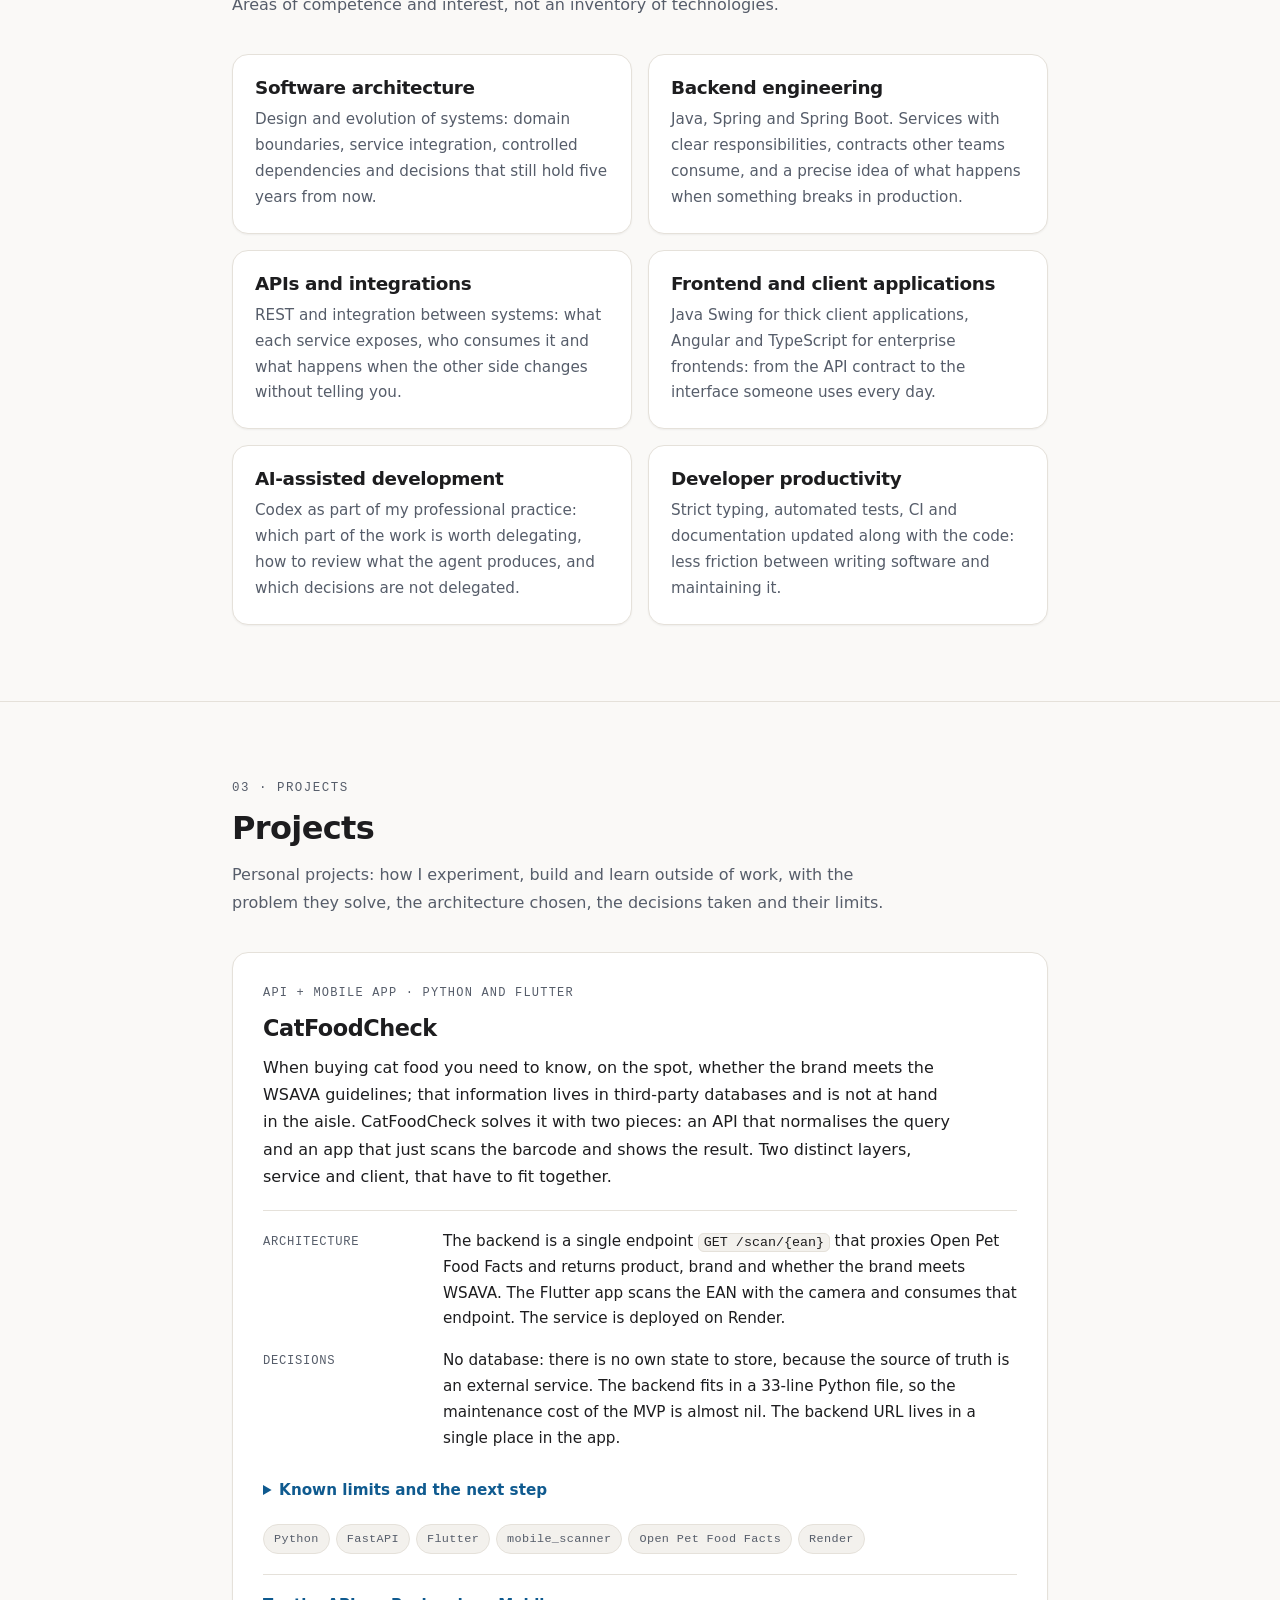
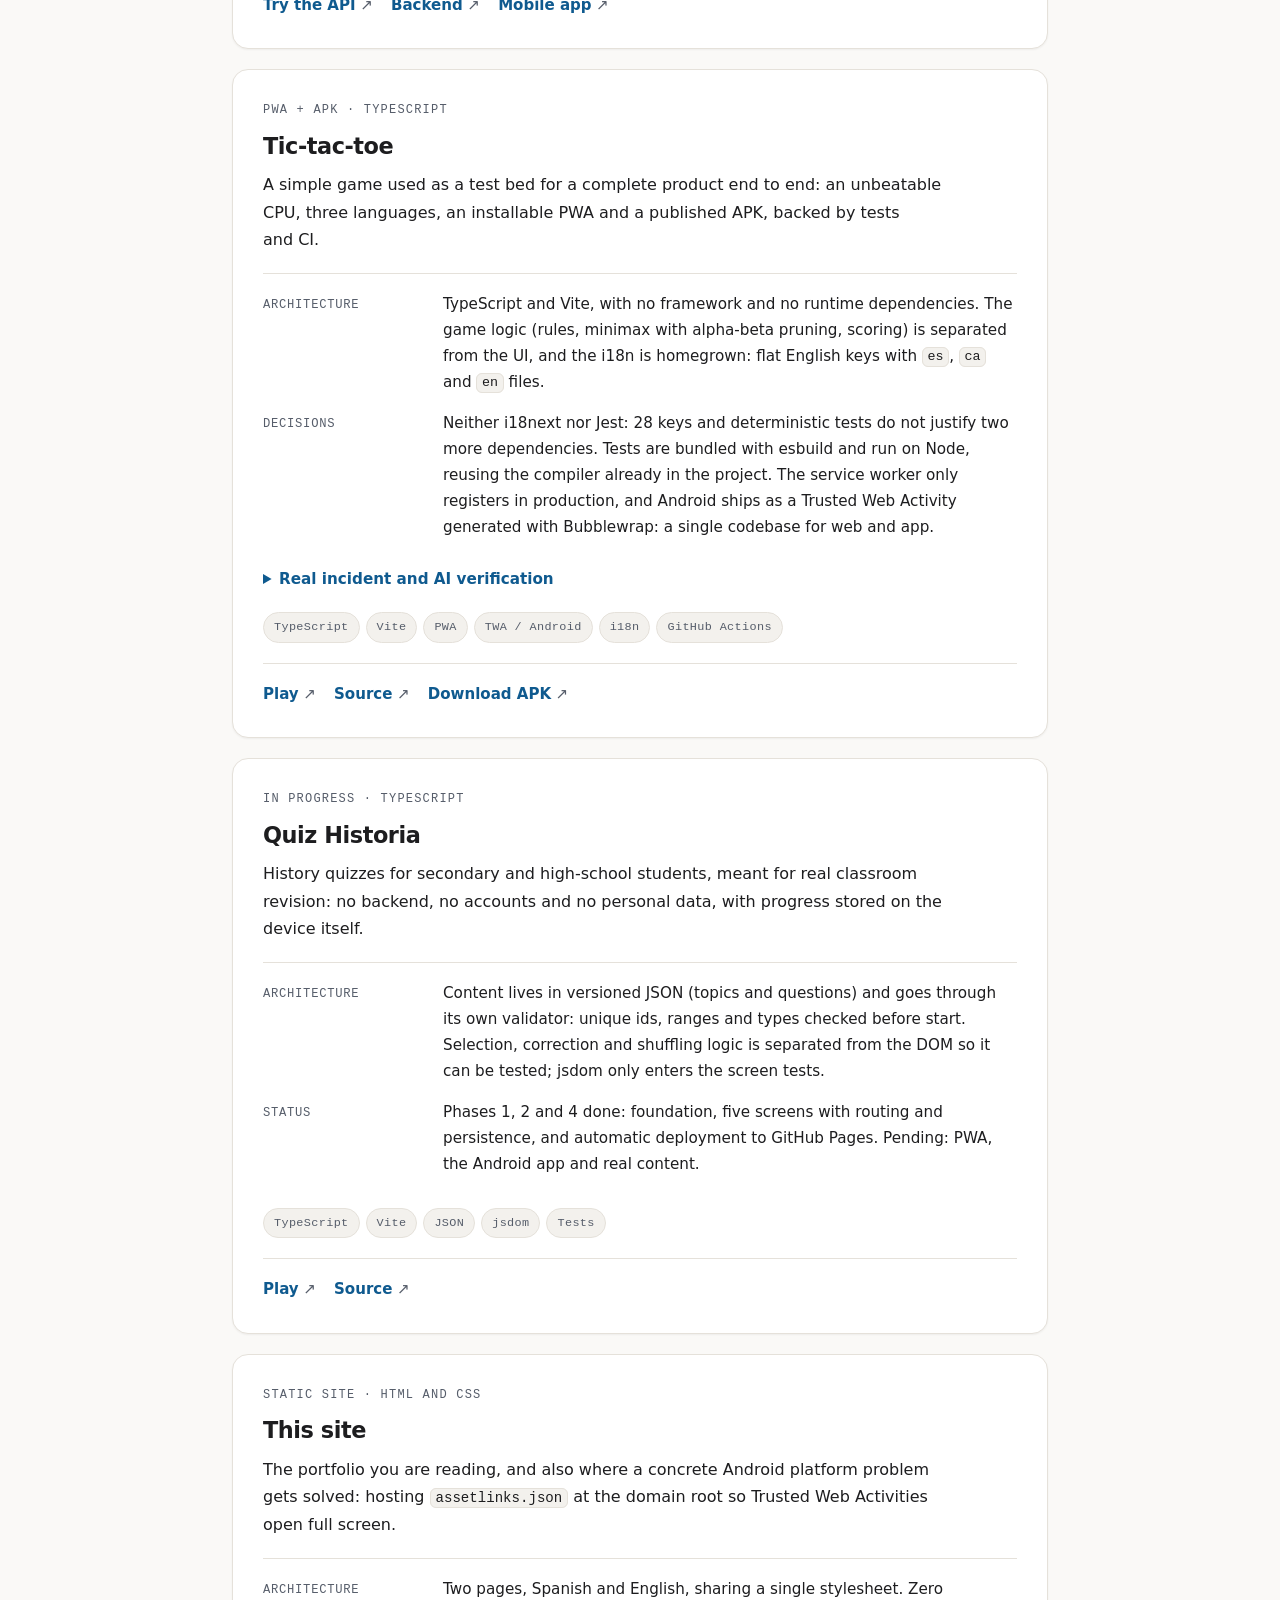
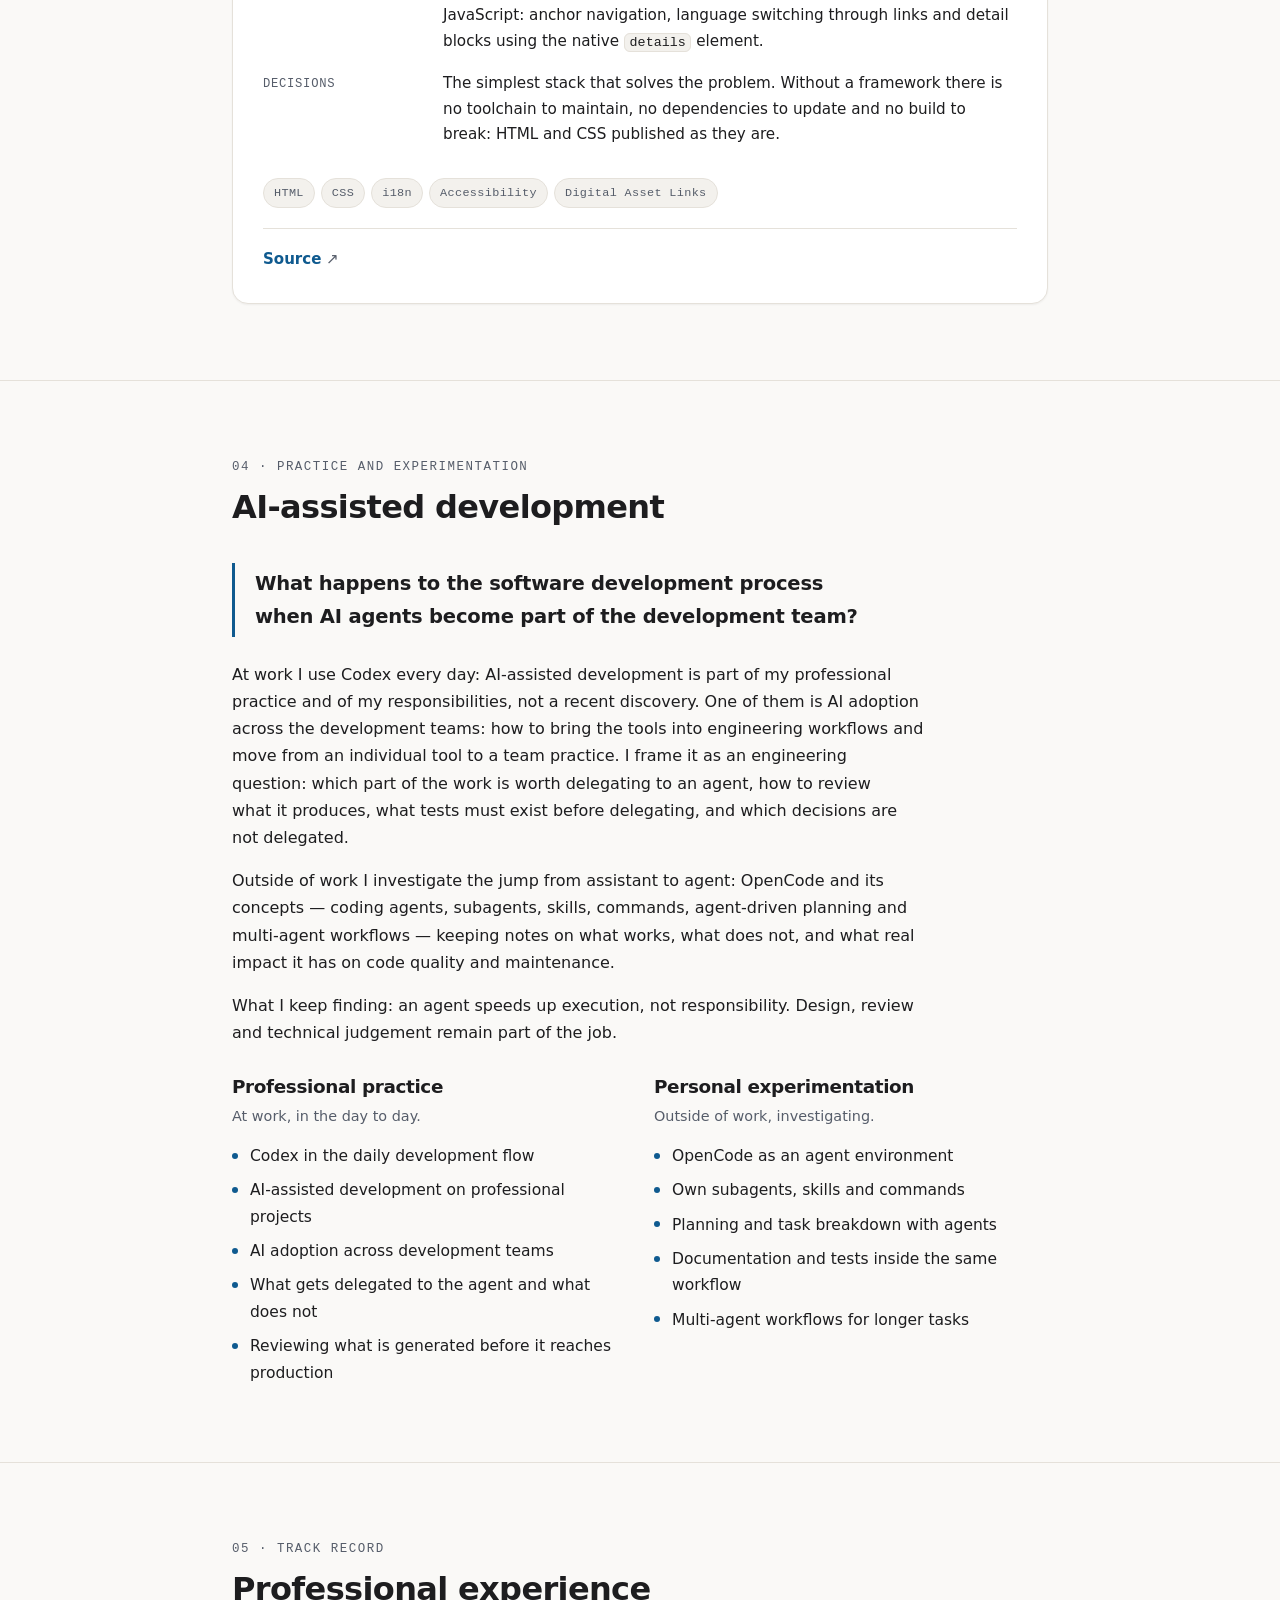
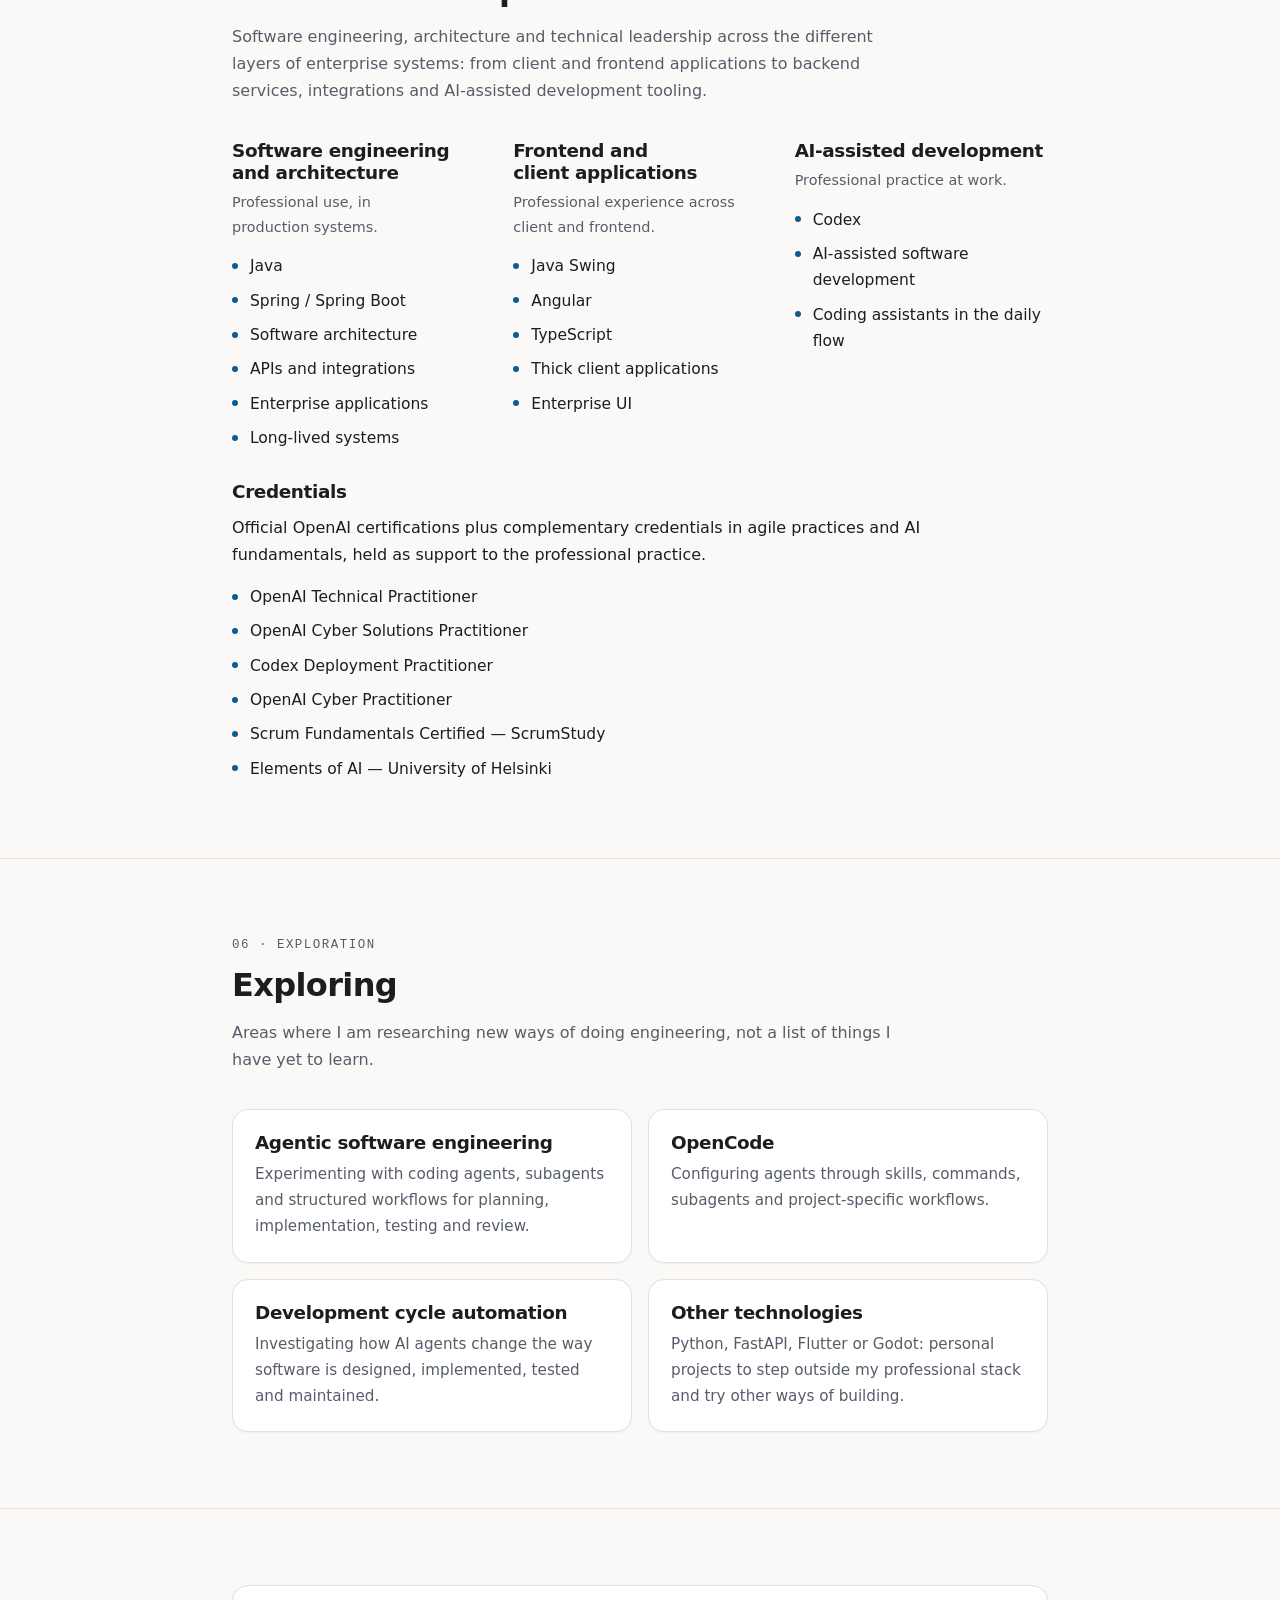
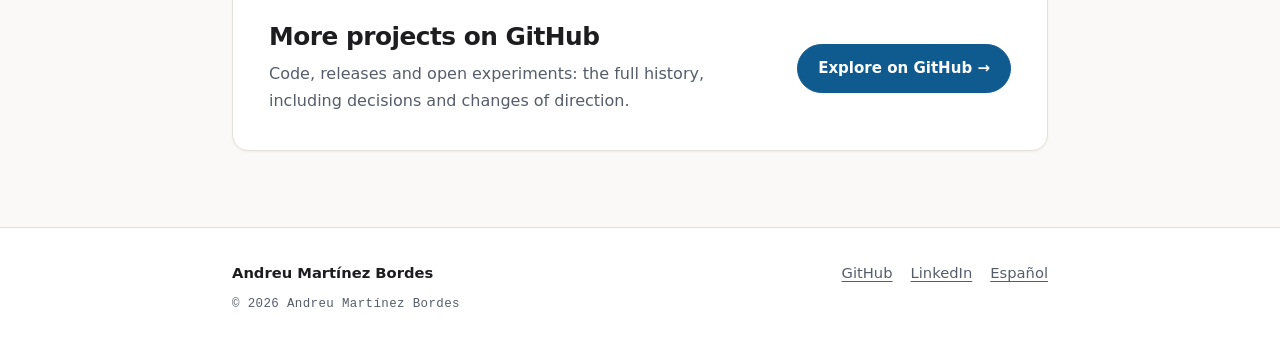
==== commit e09b8c1c: "feat(portfolio): enlace Jugar a quiz-historia y estado de la fase 4" ====
--- a/en.html
+++ b/en.html
@@ -401,10 +401,9 @@
 
               <dt>Status</dt>
               <dd>
-                Phases 1 and 2 done: foundation plus five screens with routing,
-                persistence and tests. Pending: PWA, CI to GitHub Pages, the
-                Android app and real content. The repository is already public;
-                the public site arrives with phase 4.
+                Phases 1, 2 and 4 done: foundation, five screens with routing
+                and persistence, and automatic deployment to GitHub Pages.
+                Pending: PWA, the Android app and real content.
               </dd>
             </dl>
 
@@ -417,6 +416,7 @@
             </ul>
 
             <p class="enlaces-proyecto">
+              <a href="https://andreu-marbor.github.io/quiz-historia/">Play</a>
               <a href="https://github.com/andreu-marbor/quiz-historia">Source</a>
             </p>
           </article>
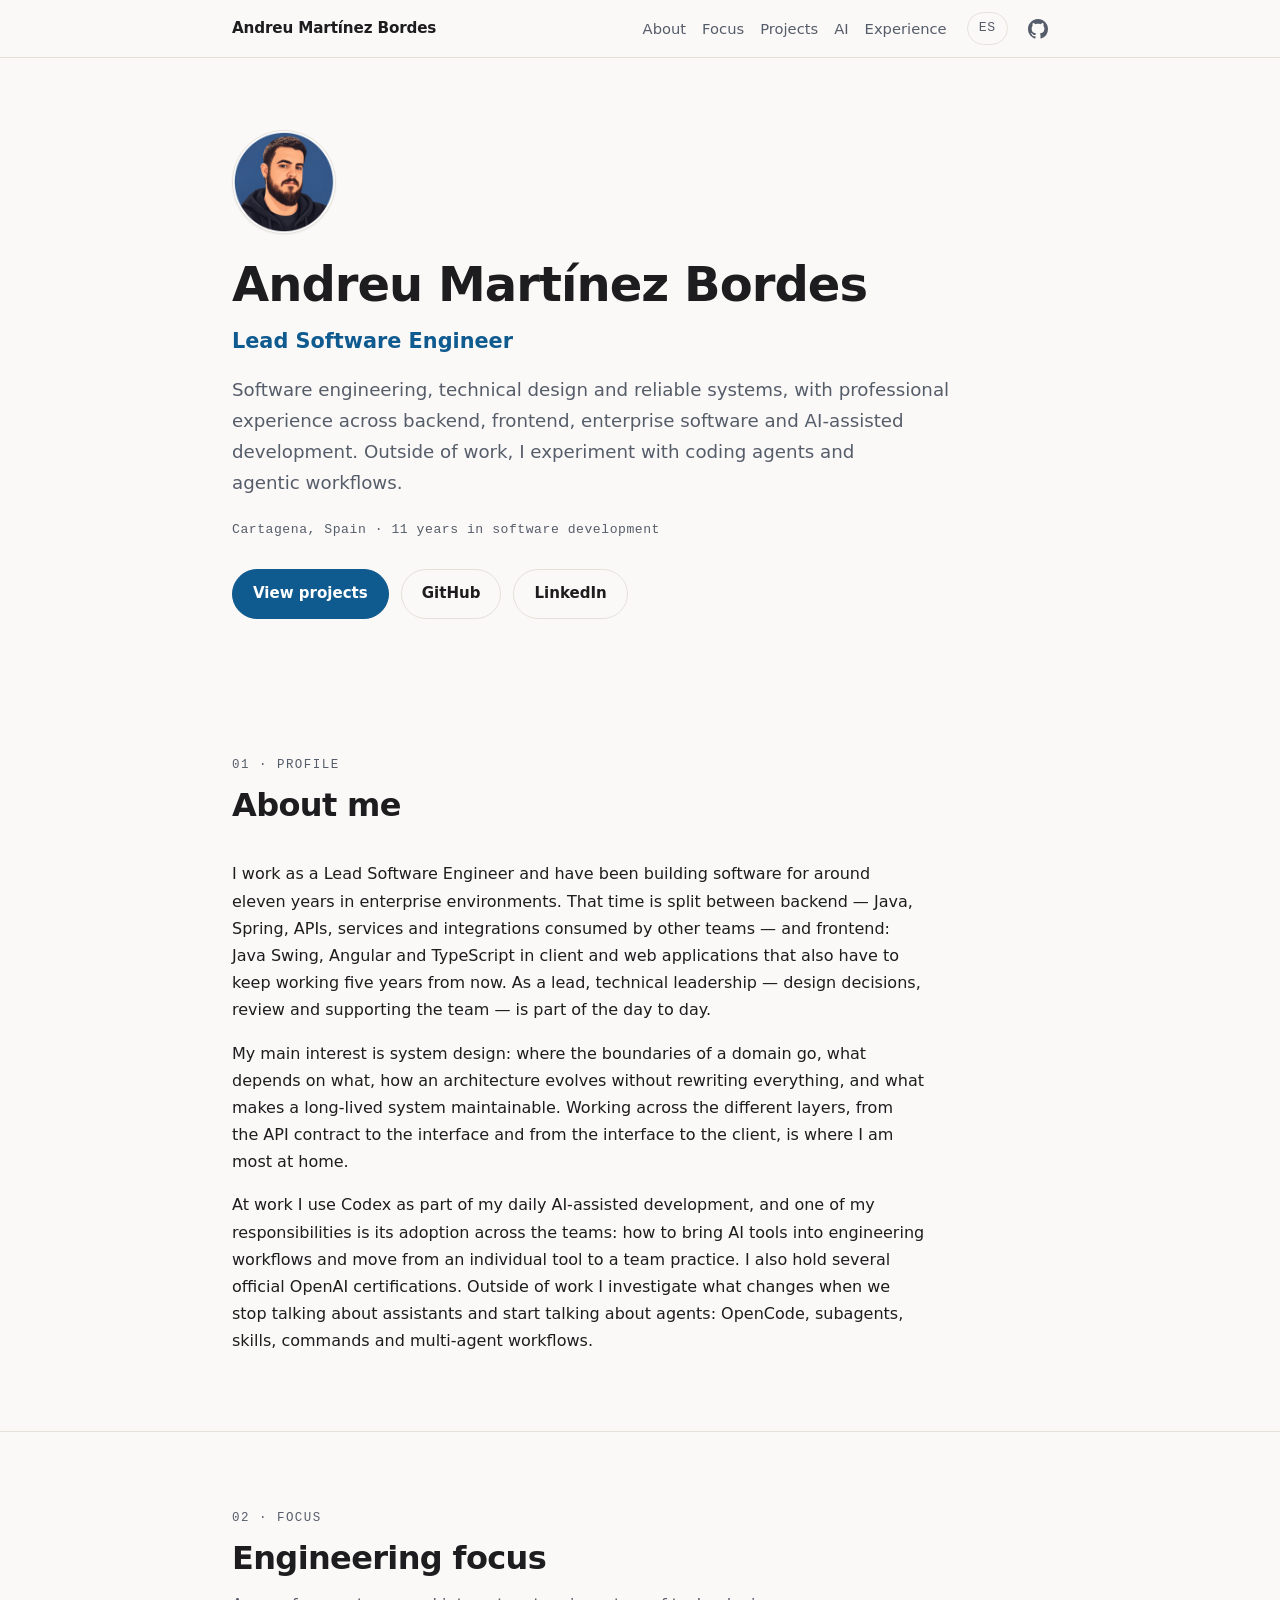
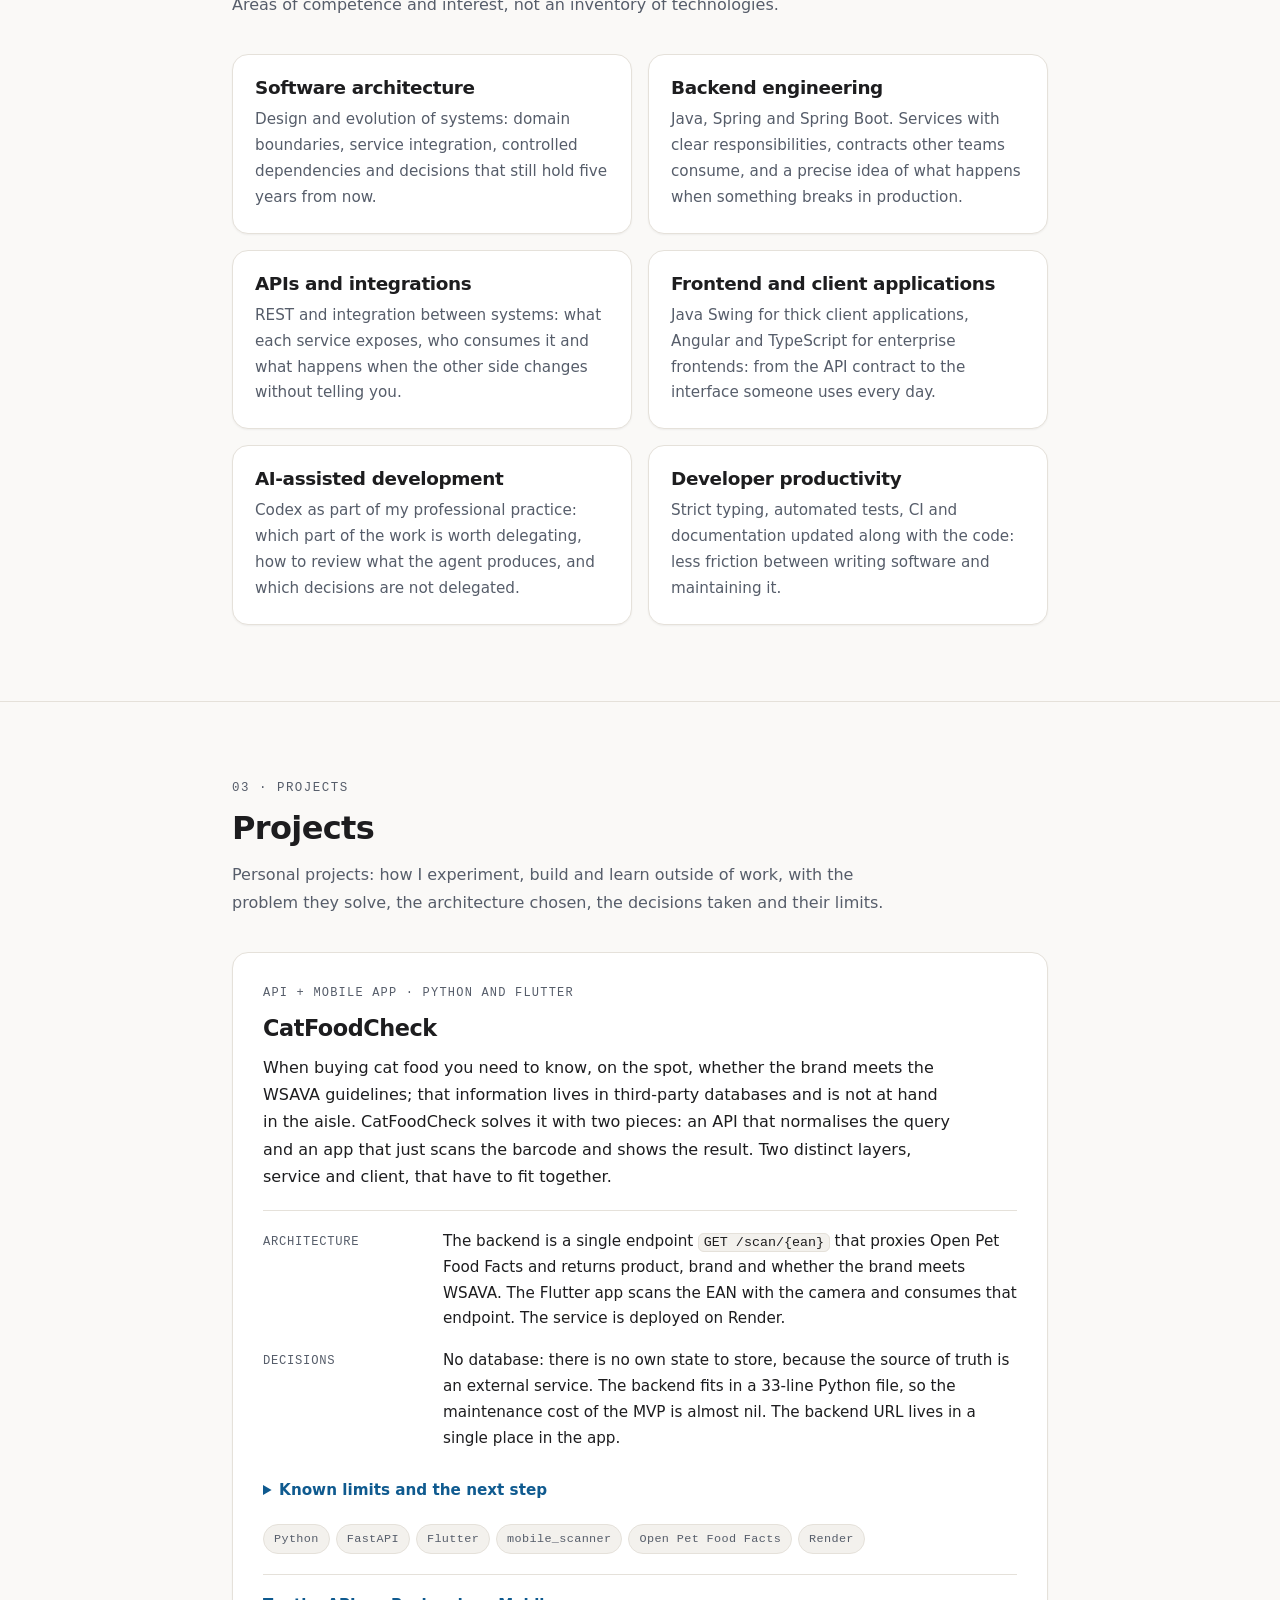
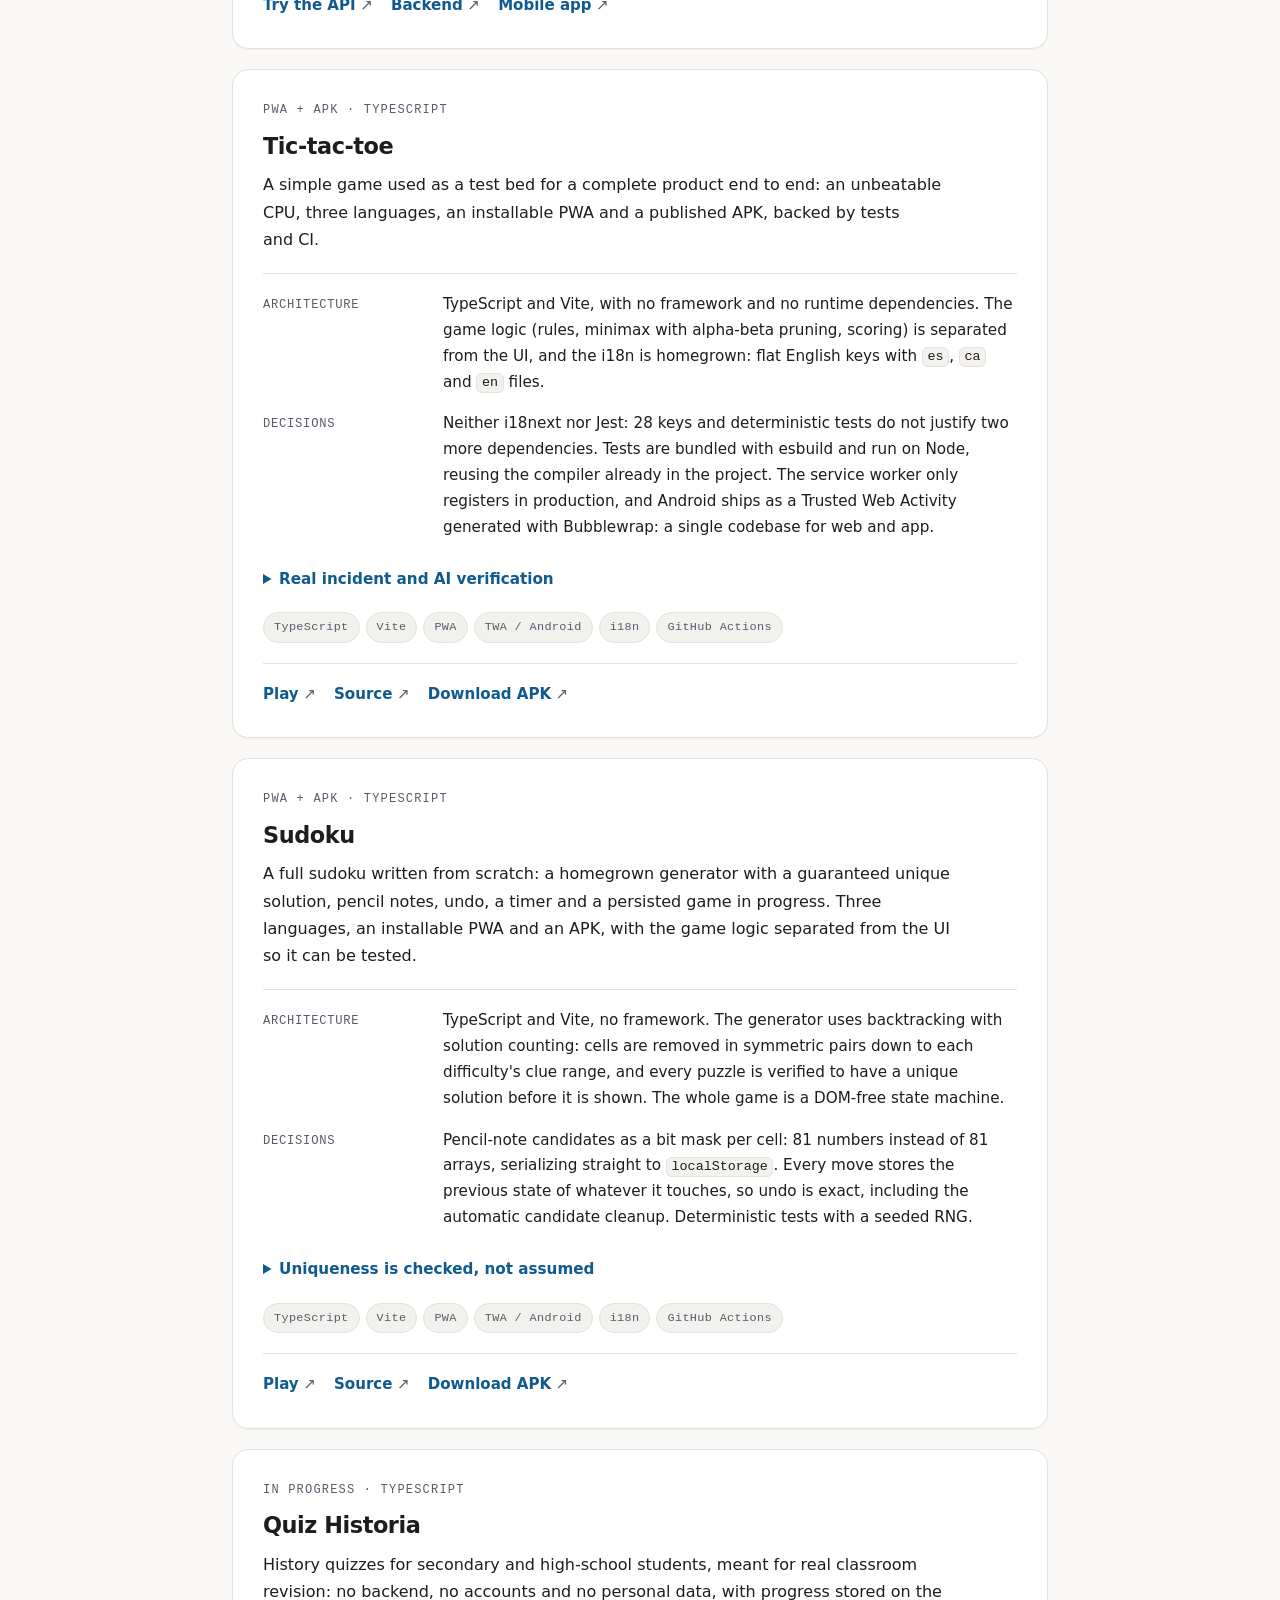
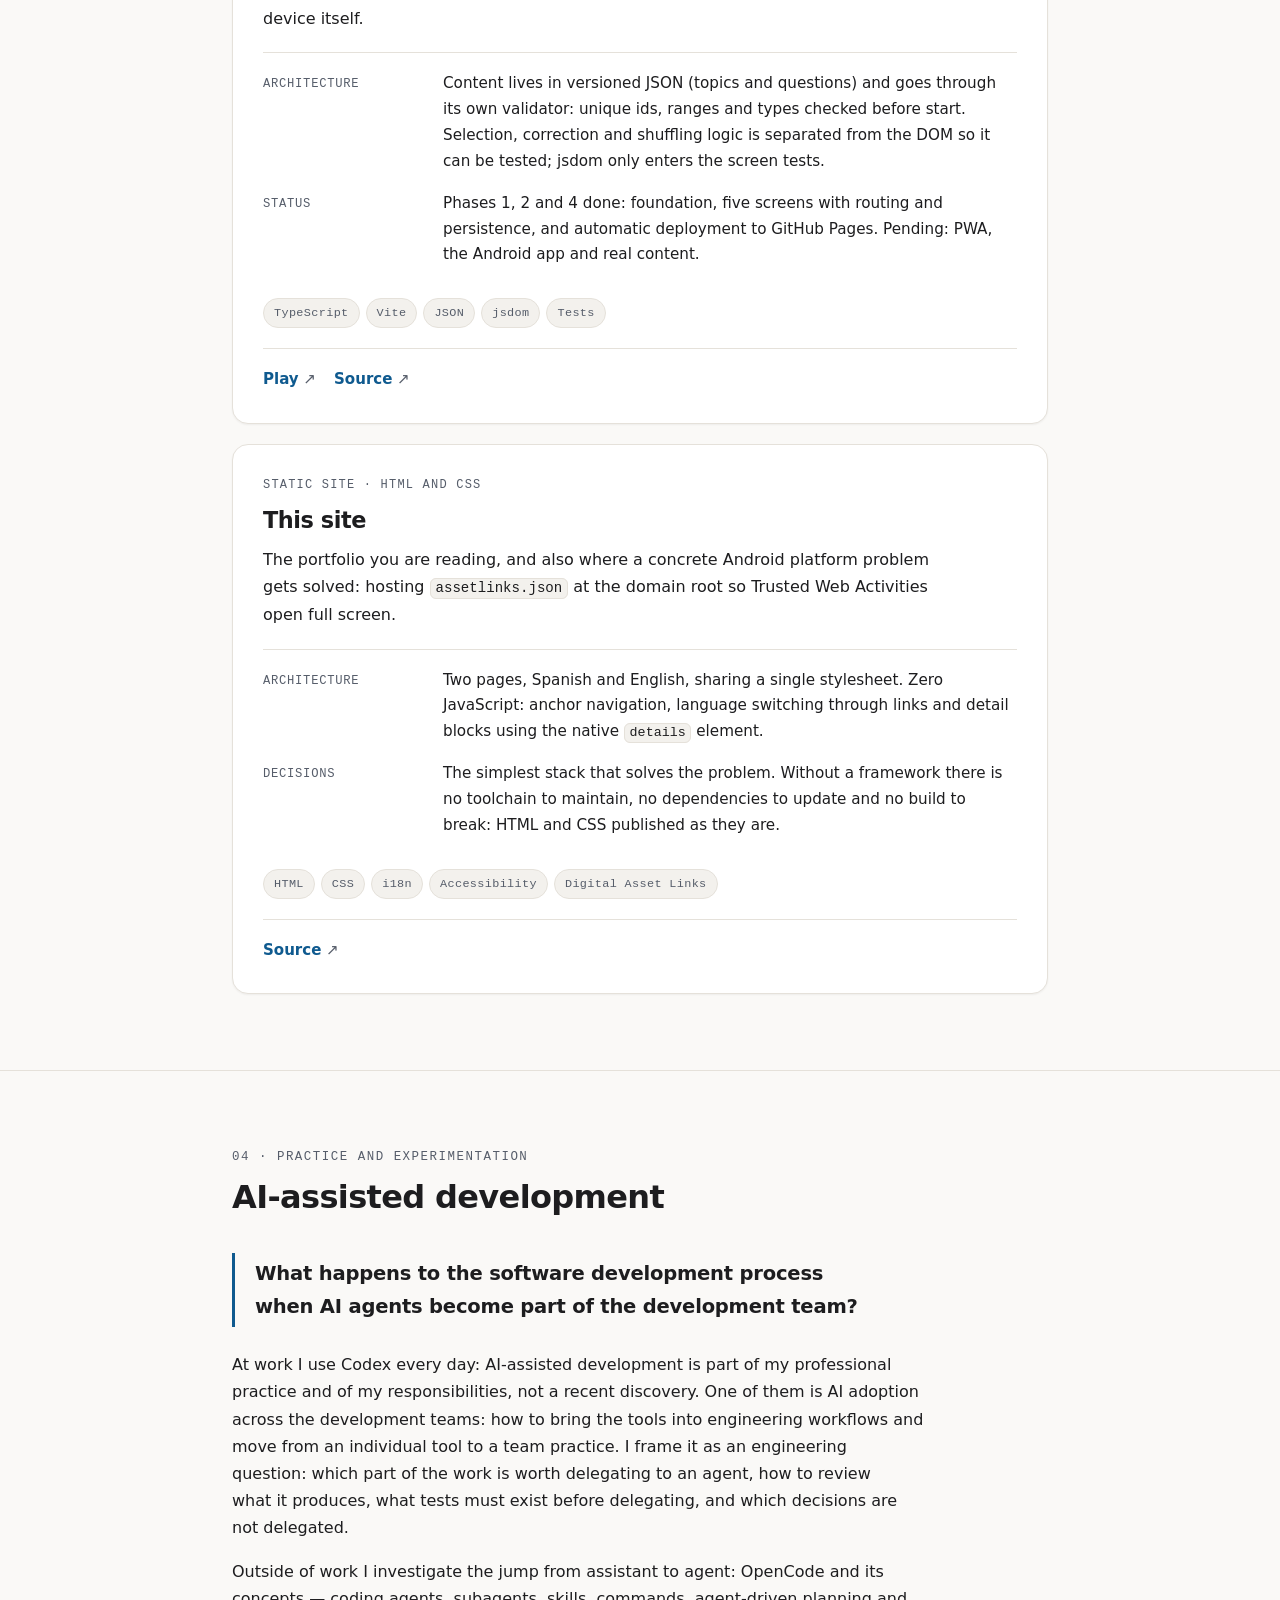
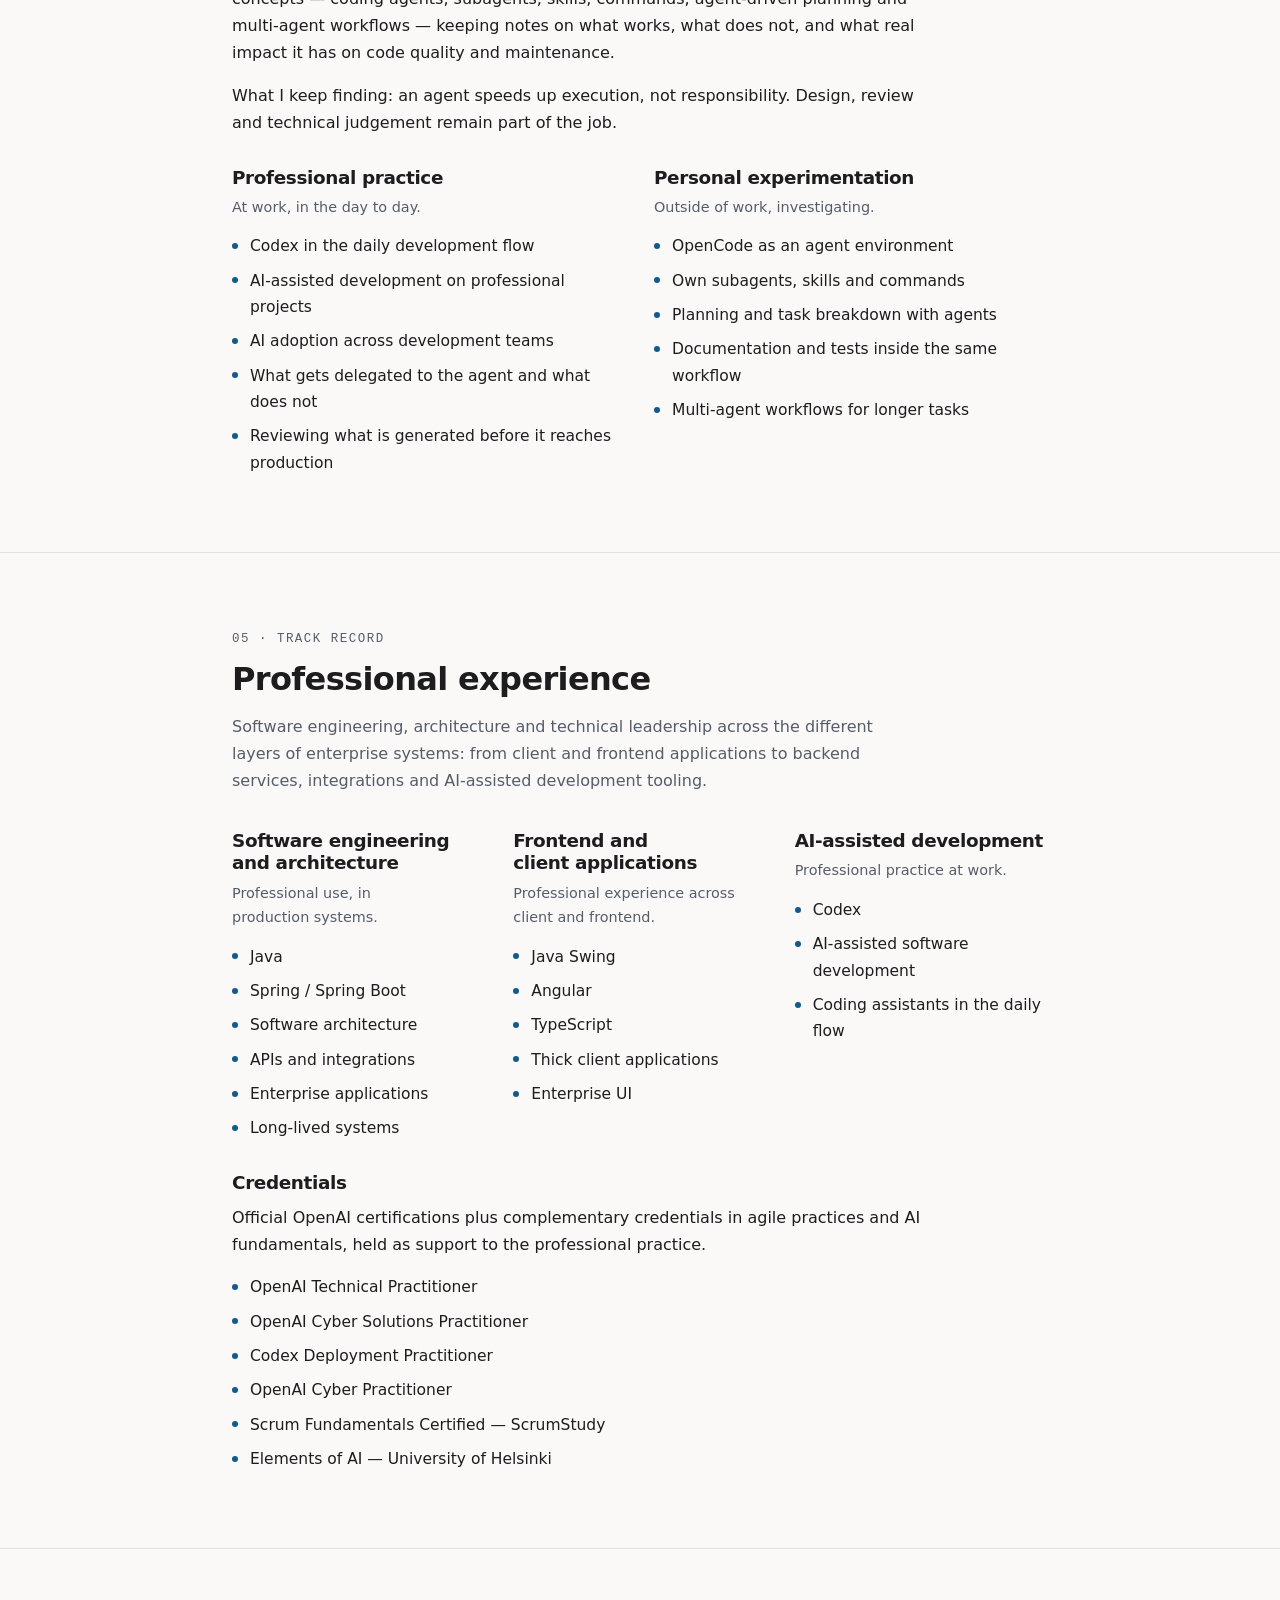
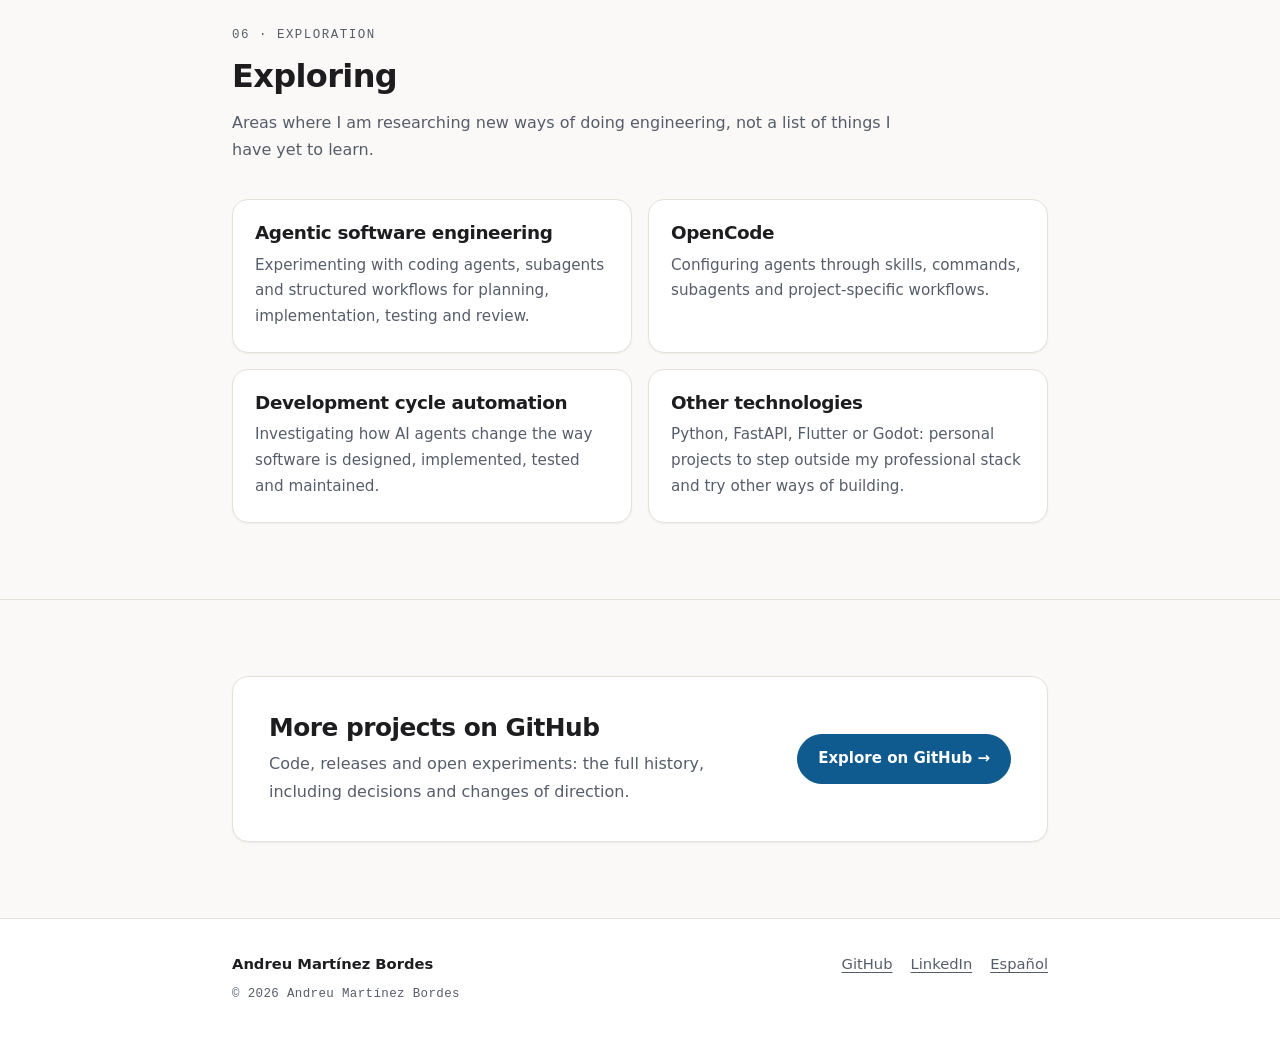
==== commit d8b30741: "Sudoku: anadir proyecto (ES/EN) y entrada assetlinks para com.andreumarbor.sudoku" ====
--- a/en.html
+++ b/en.html
@@ -379,6 +379,65 @@
             </p>
           </article>
 
+          <!-- Sudoku -->
+          <article class="proyecto" id="sudoku">
+            <p class="proyecto-etiqueta">PWA + APK · TypeScript</p>
+            <h3>Sudoku</h3>
+            <p class="proyecto-resumen">
+              A full sudoku written from scratch: a homegrown generator with a
+              guaranteed unique solution, pencil notes, undo, a timer and a
+              persisted game in progress. Three languages, an installable PWA
+              and an APK, with the game logic separated from the UI so it can
+              be tested.
+            </p>
+
+            <dl class="proyecto-notas">
+              <dt>Architecture</dt>
+              <dd>
+                TypeScript and Vite, no framework. The generator uses
+                backtracking with solution counting: cells are removed in
+                symmetric pairs down to each difficulty's clue range, and every
+                puzzle is verified to have a unique solution before it is shown.
+                The whole game is a DOM-free state machine.
+              </dd>
+
+              <dt>Decisions</dt>
+              <dd>
+                Pencil-note candidates as a bit mask per cell: 81 numbers
+                instead of 81 arrays, serializing straight to
+                <code>localStorage</code>. Every move stores the previous state
+                of whatever it touches, so undo is exact, including the
+                automatic candidate cleanup. Deterministic tests with a
+                seeded RNG.
+              </dd>
+            </dl>
+
+            <details class="nota-extra">
+              <summary>Uniqueness is checked, not assumed</summary>
+              <p>
+                A sudoku is only valid if it has a unique solution: the solver
+                counts solutions with a limit of 2 and discards any puzzle that
+                does not reach one. That check is part of the generator and the
+                tests, not of luck.
+              </p>
+            </details>
+
+            <ul class="etiquetas">
+              <li>TypeScript</li>
+              <li>Vite</li>
+              <li>PWA</li>
+              <li>TWA / Android</li>
+              <li>i18n</li>
+              <li>GitHub Actions</li>
+            </ul>
+
+            <p class="enlaces-proyecto">
+              <a href="https://andreu-marbor.github.io/sudoku/">Play</a>
+              <a href="https://github.com/andreu-marbor/sudoku">Source</a>
+              <a href="https://github.com/andreu-marbor/sudoku/releases/latest">Download APK</a>
+            </p>
+          </article>
+
           <!-- Quiz Historia -->
           <article class="proyecto" id="quiz-historia">
             <p class="proyecto-etiqueta">In progress · TypeScript</p>
